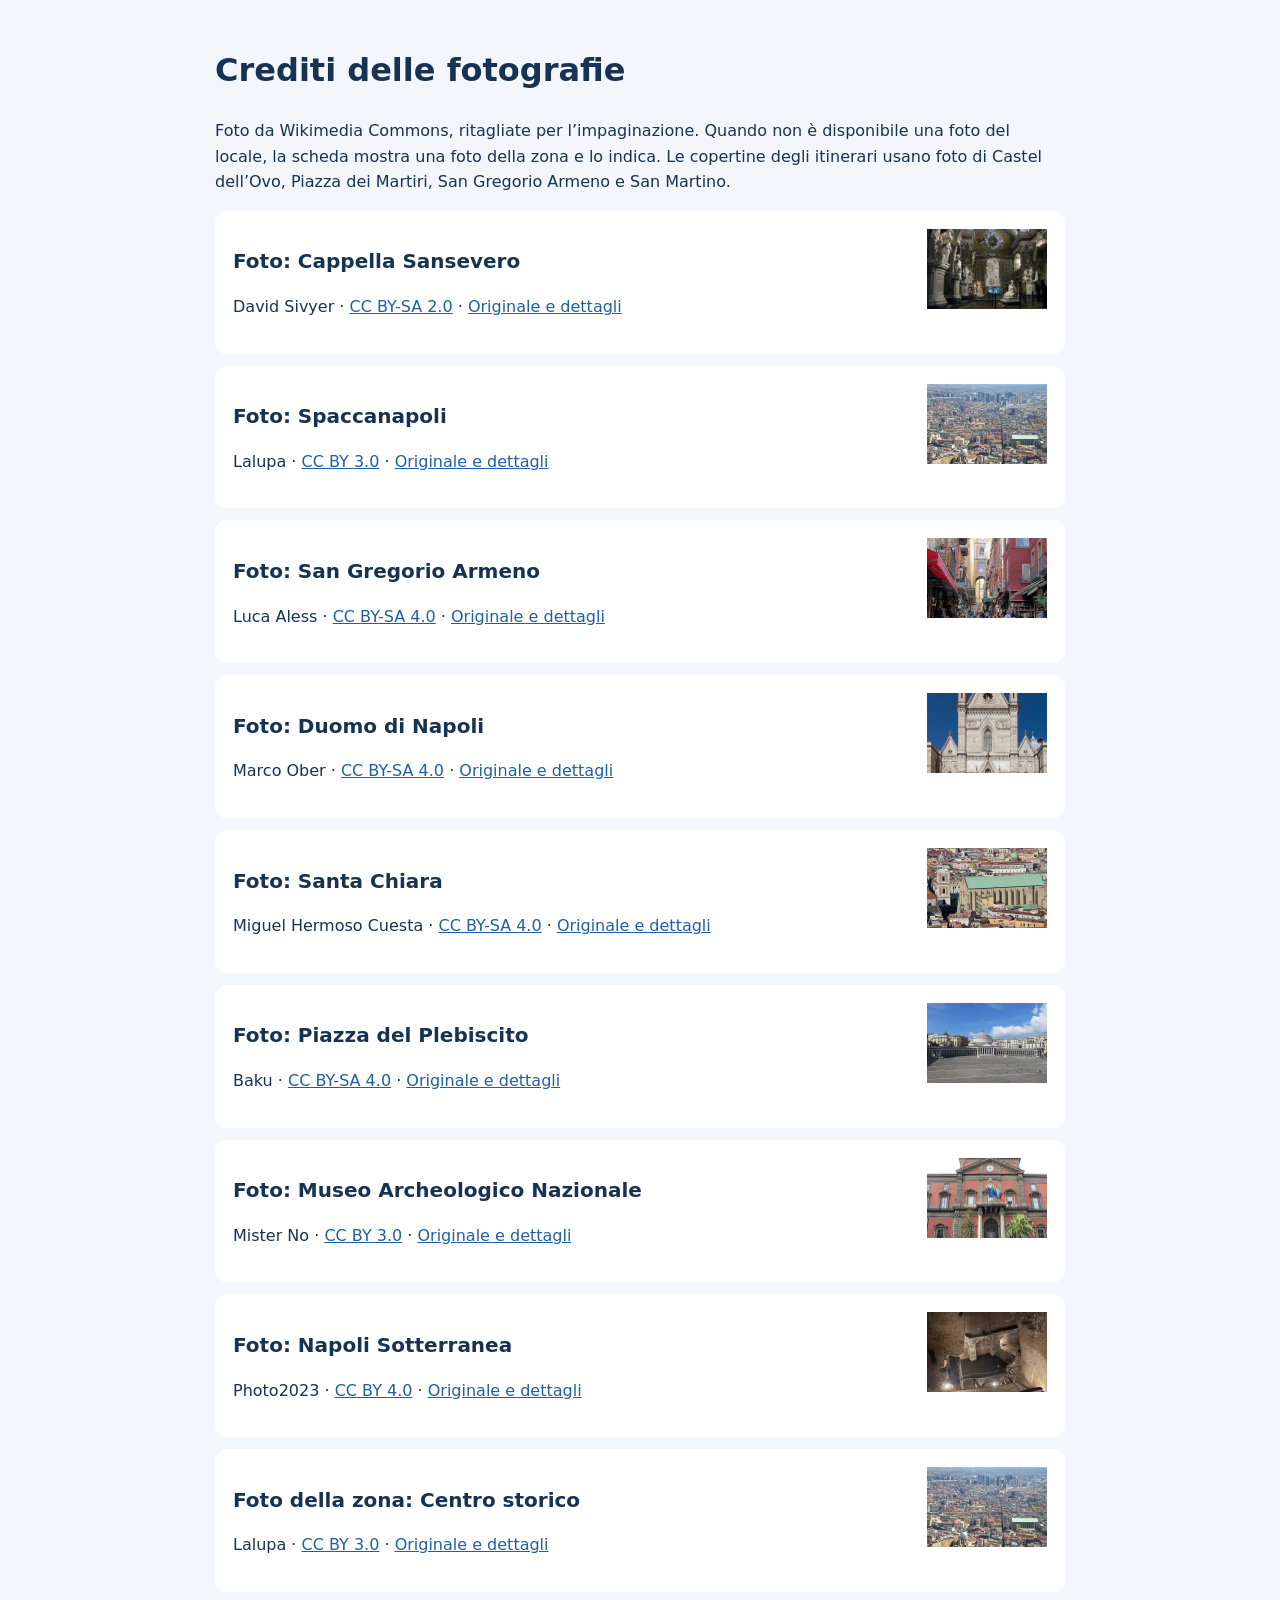
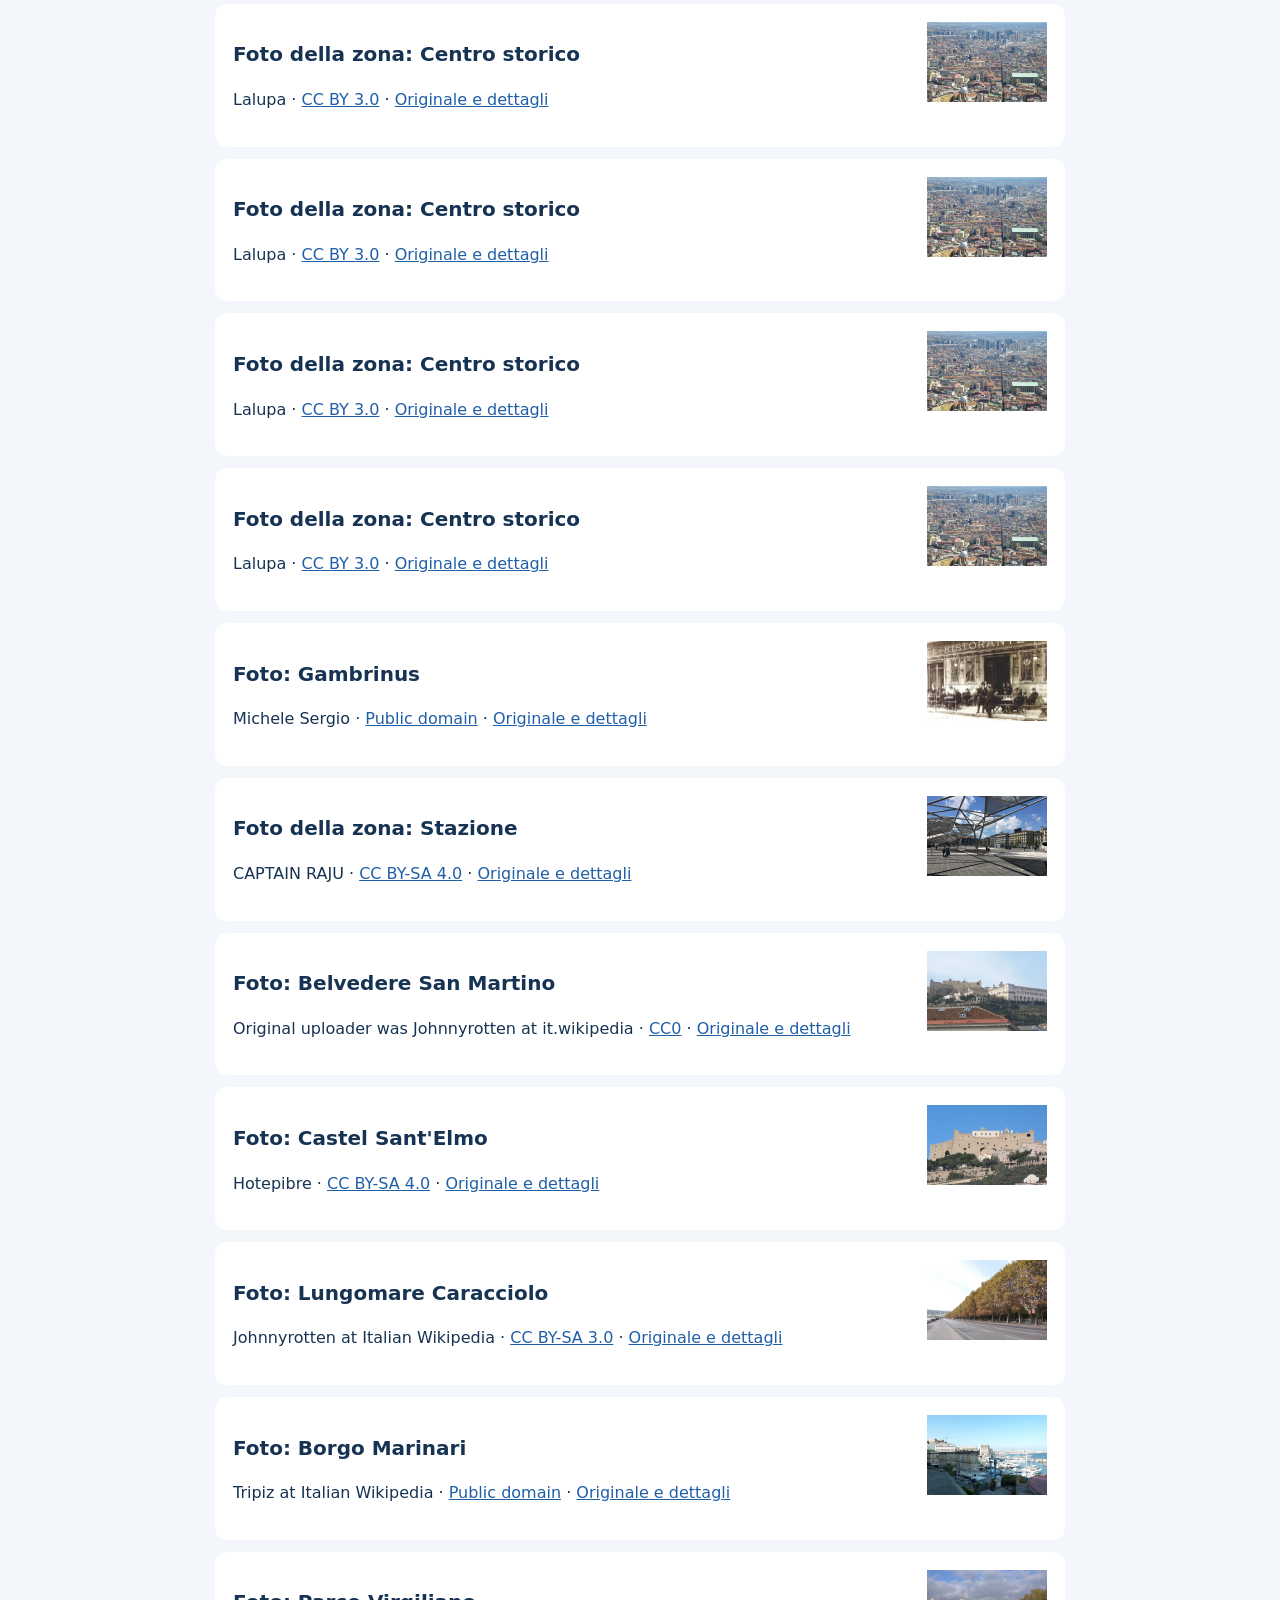
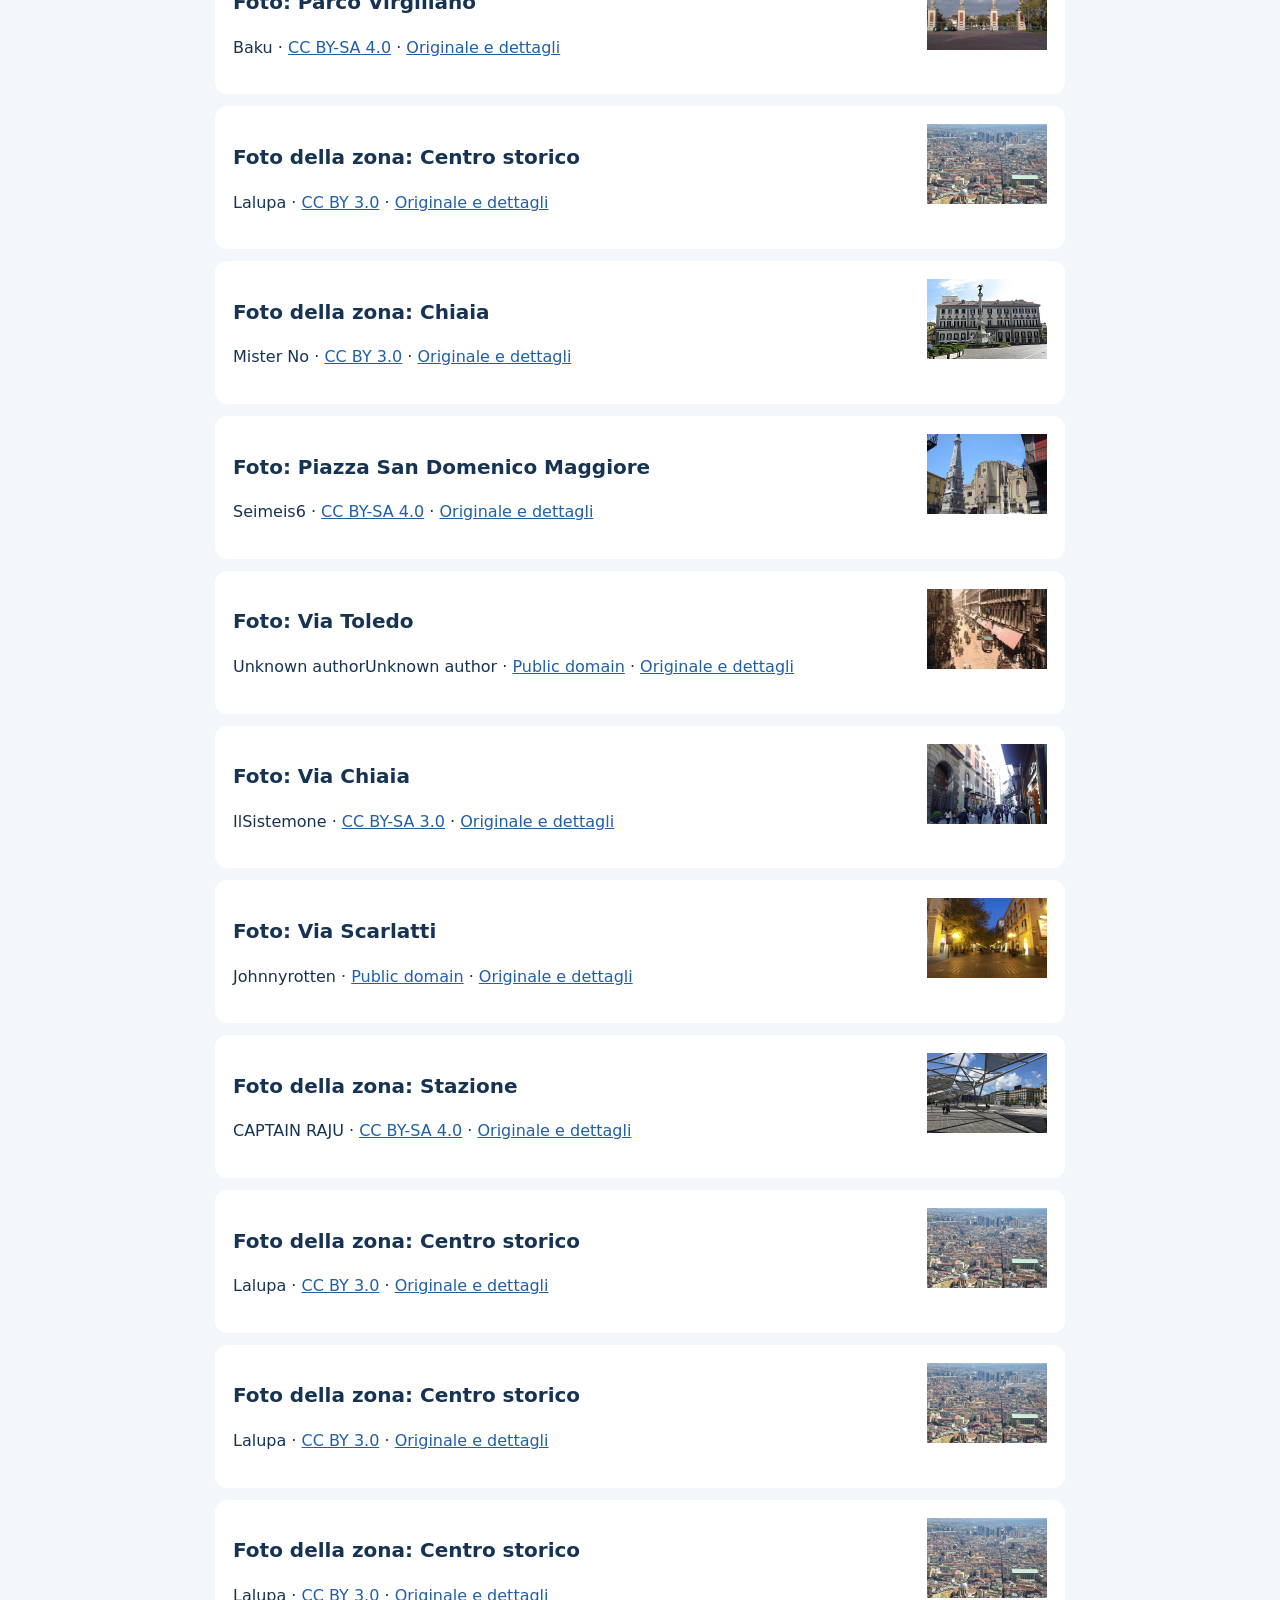
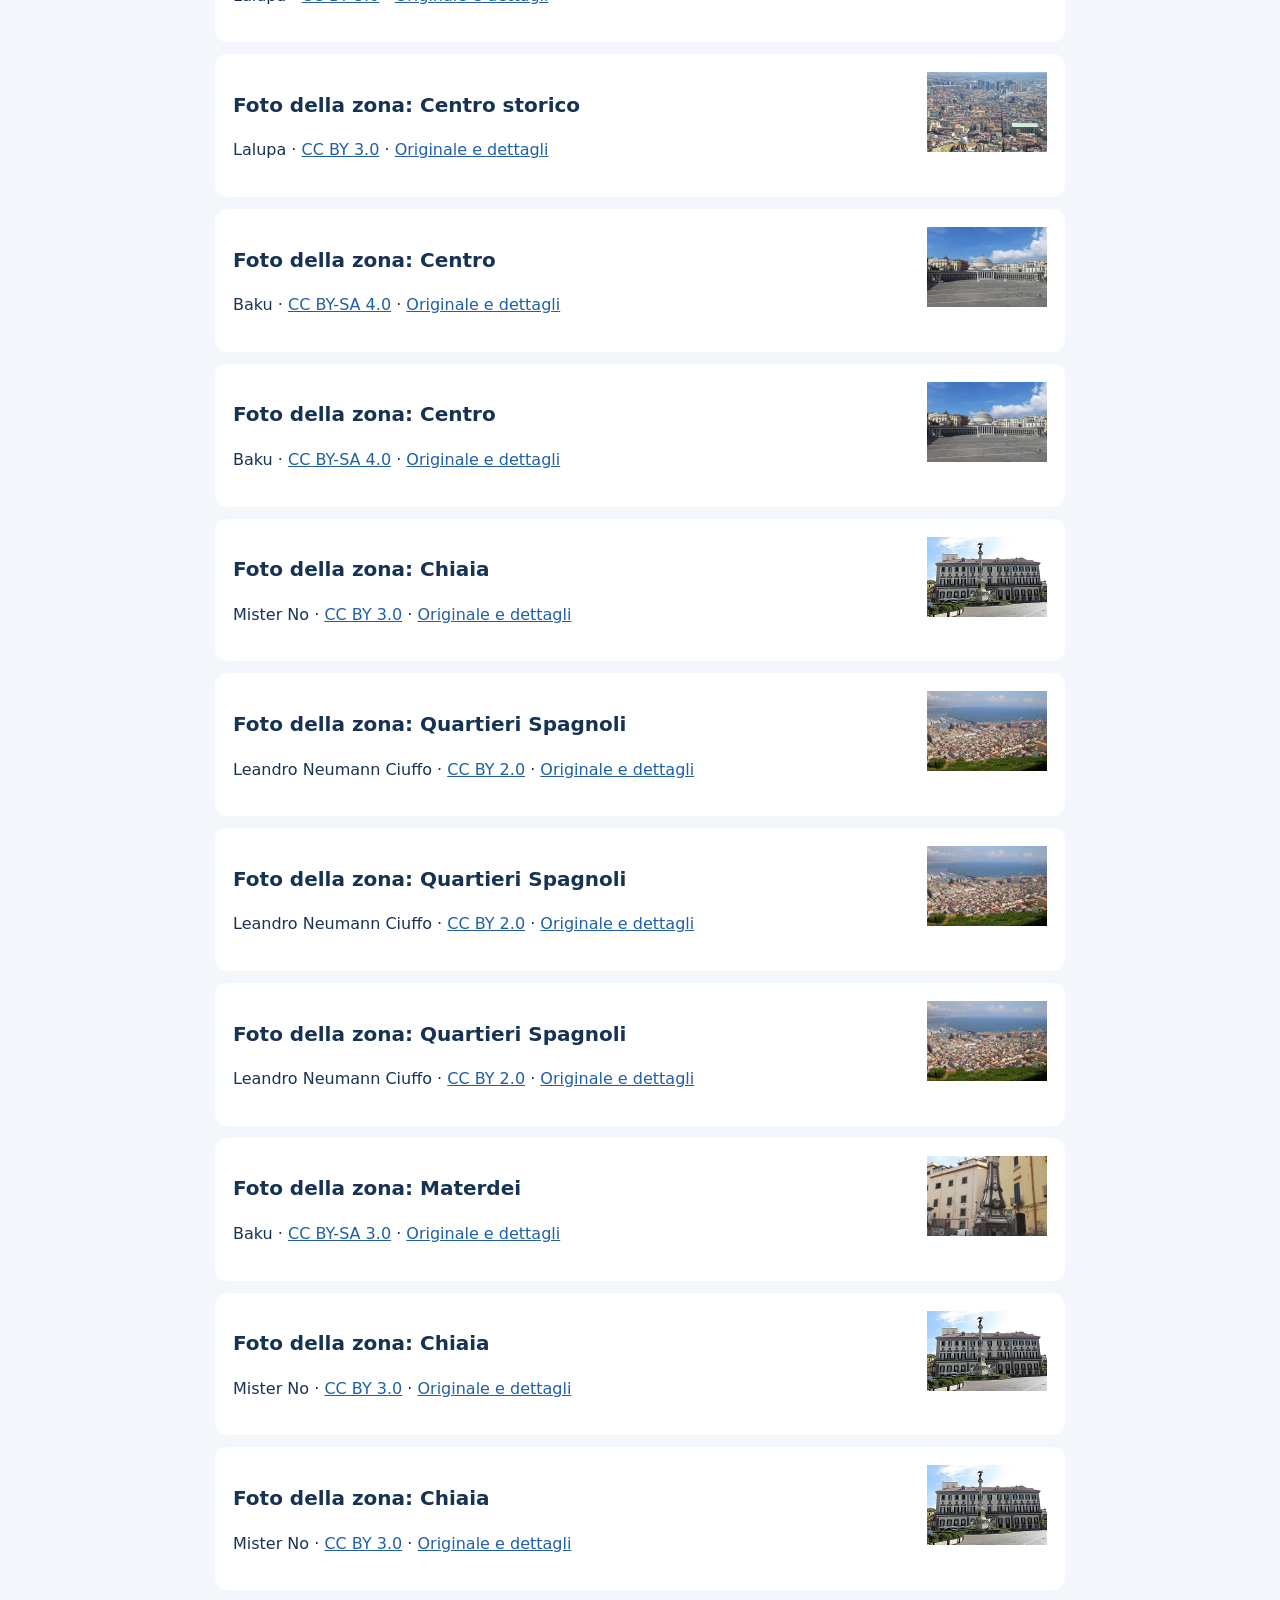
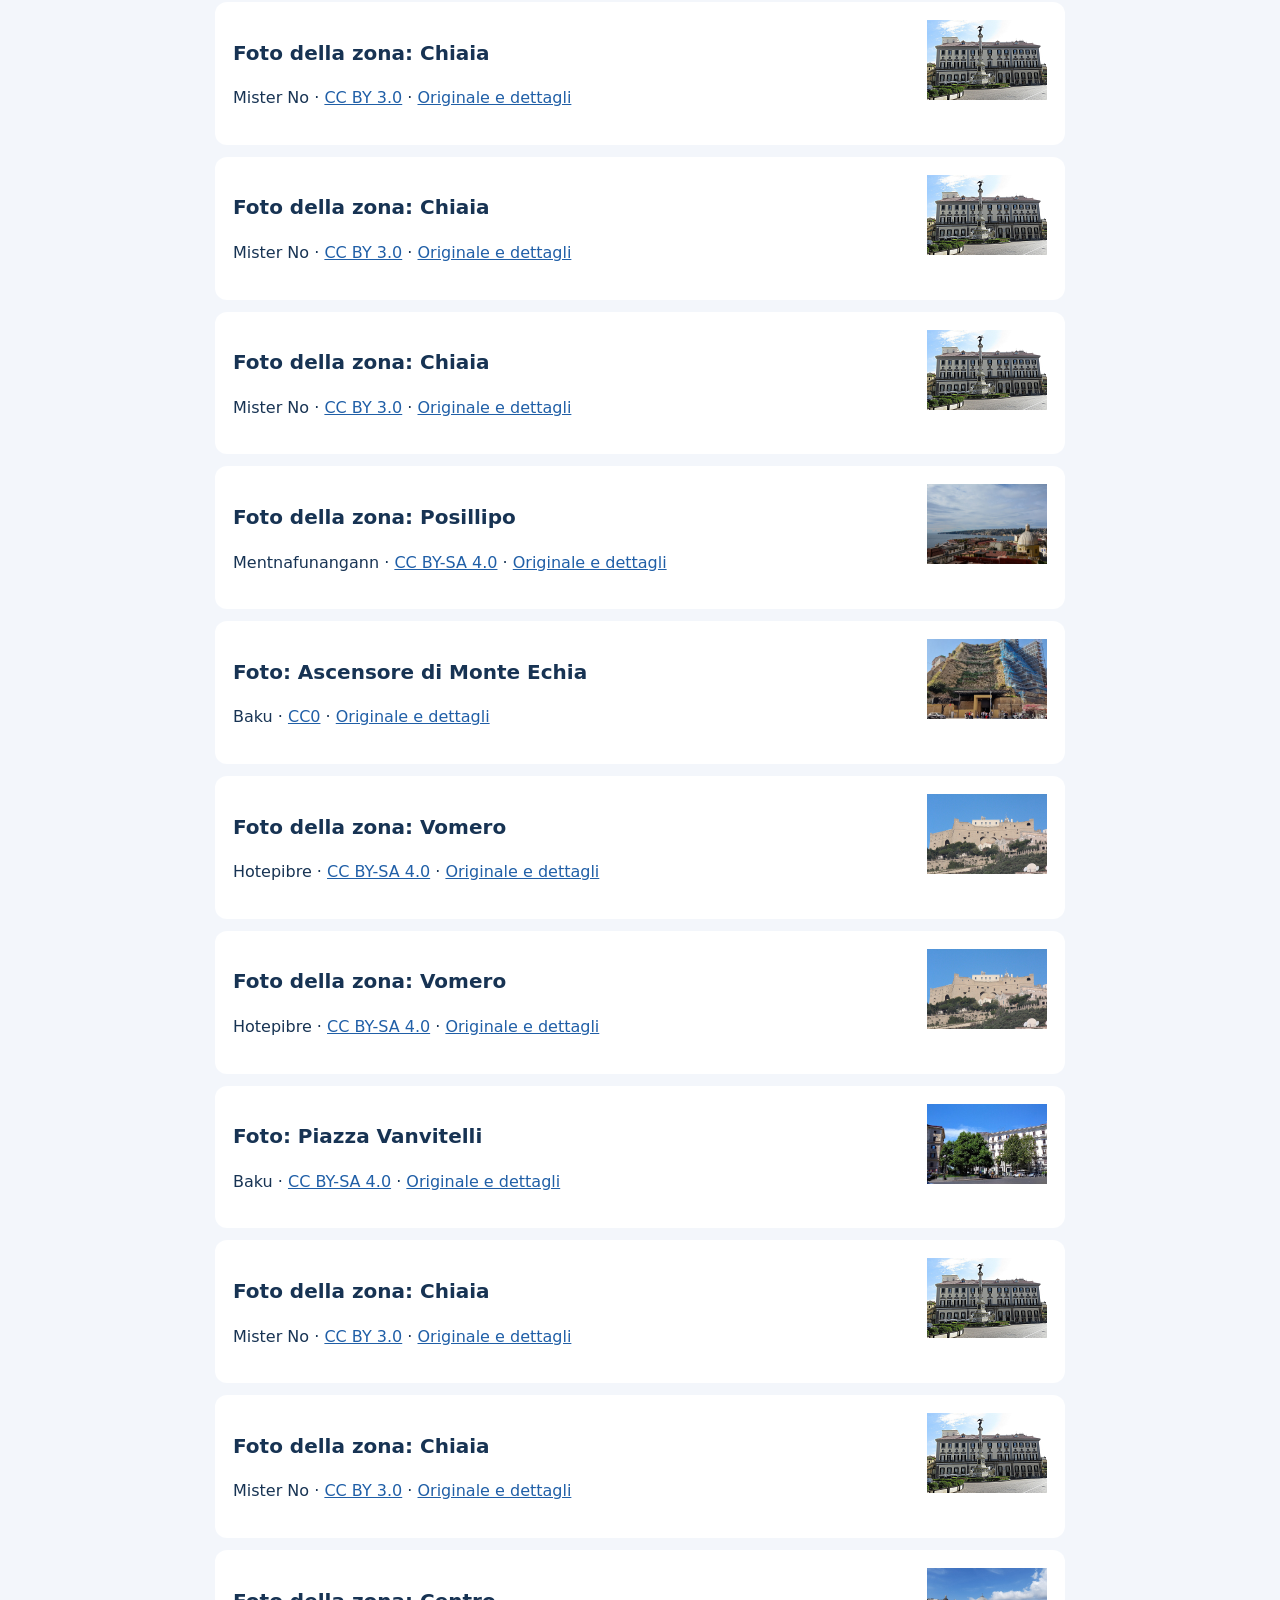
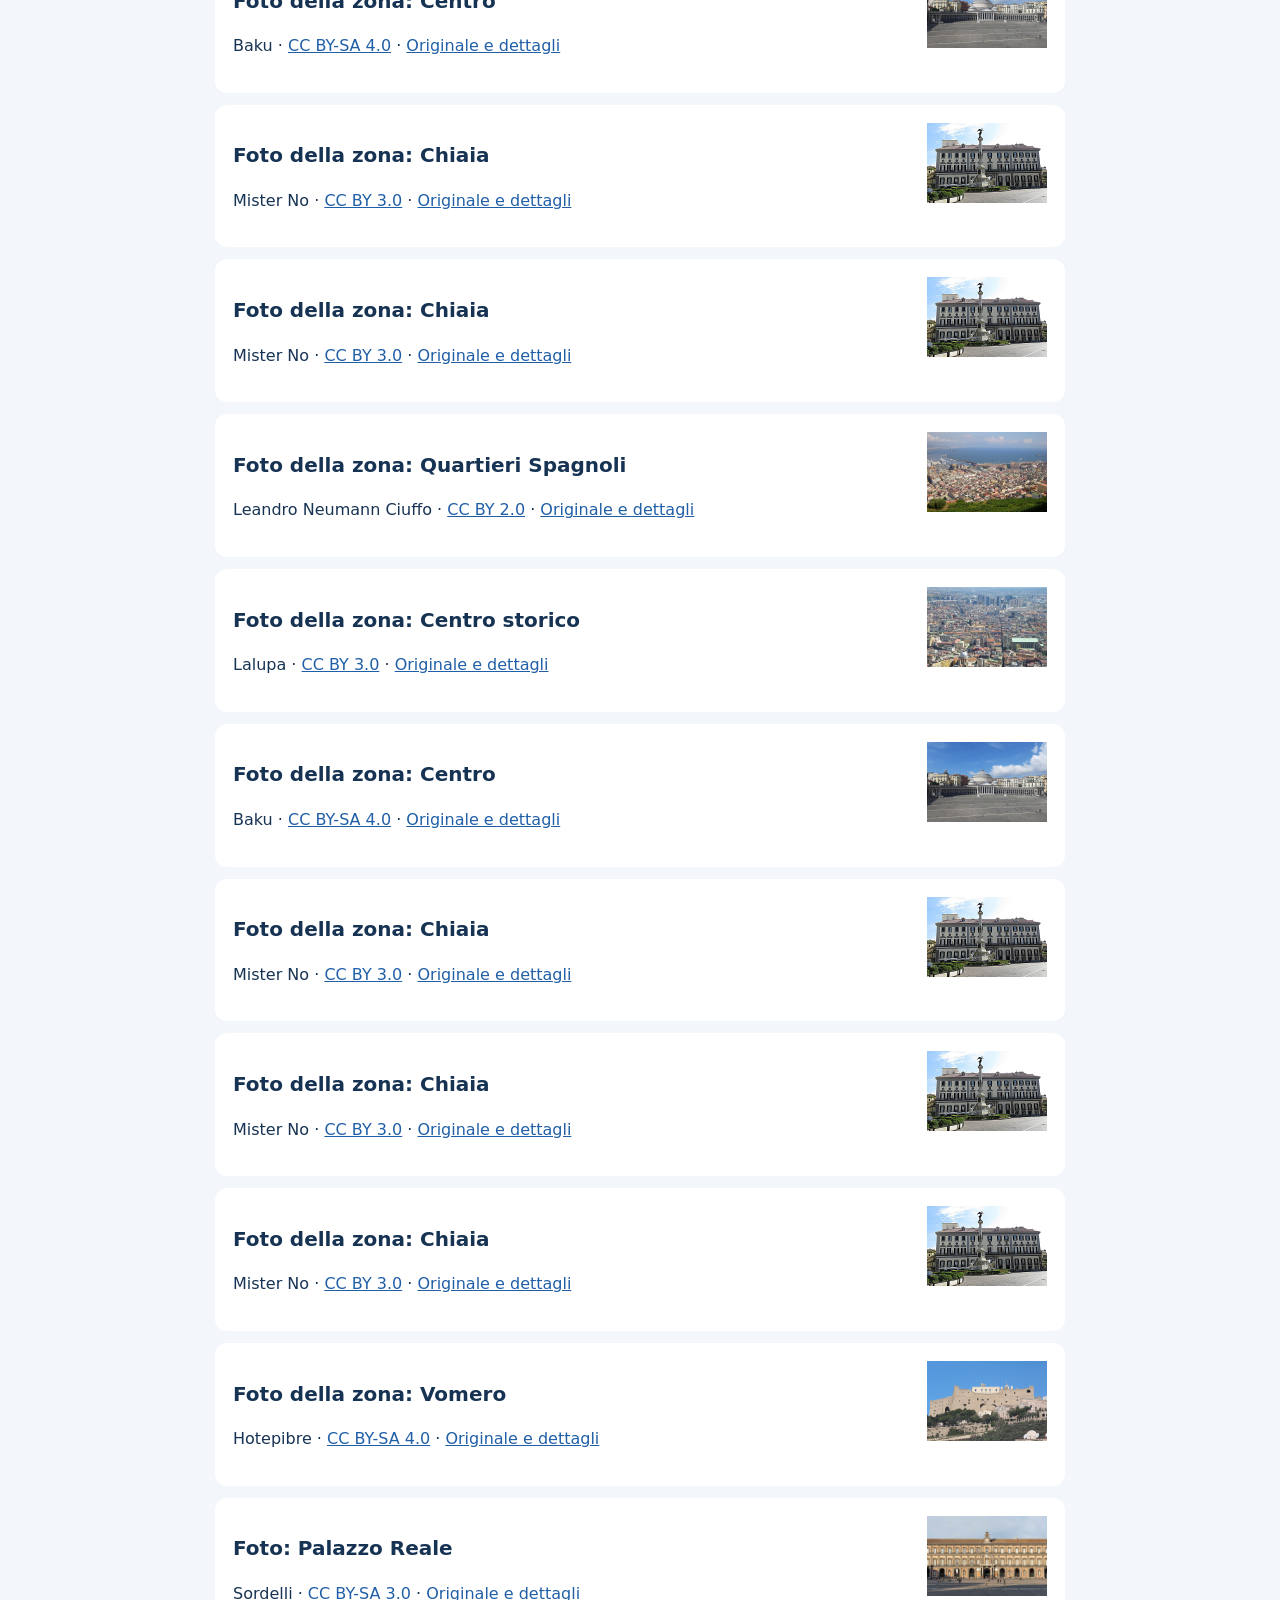
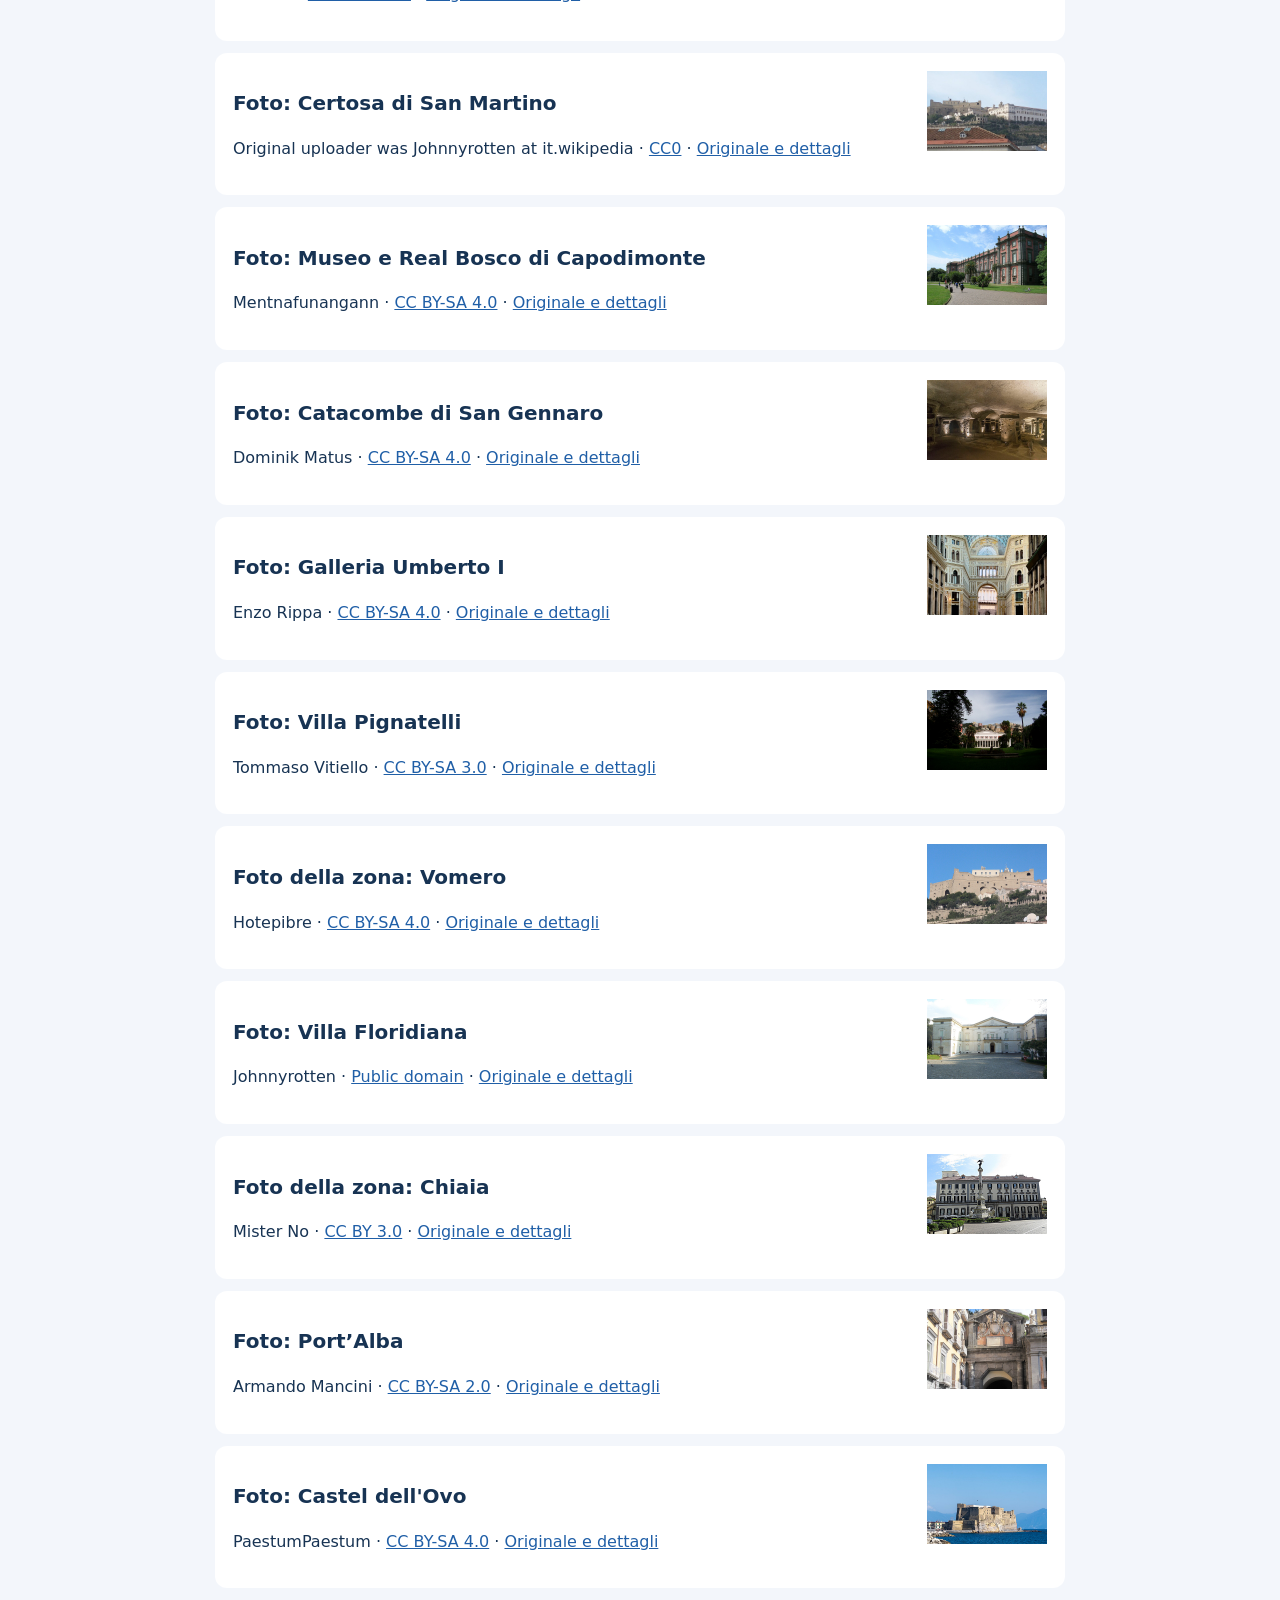
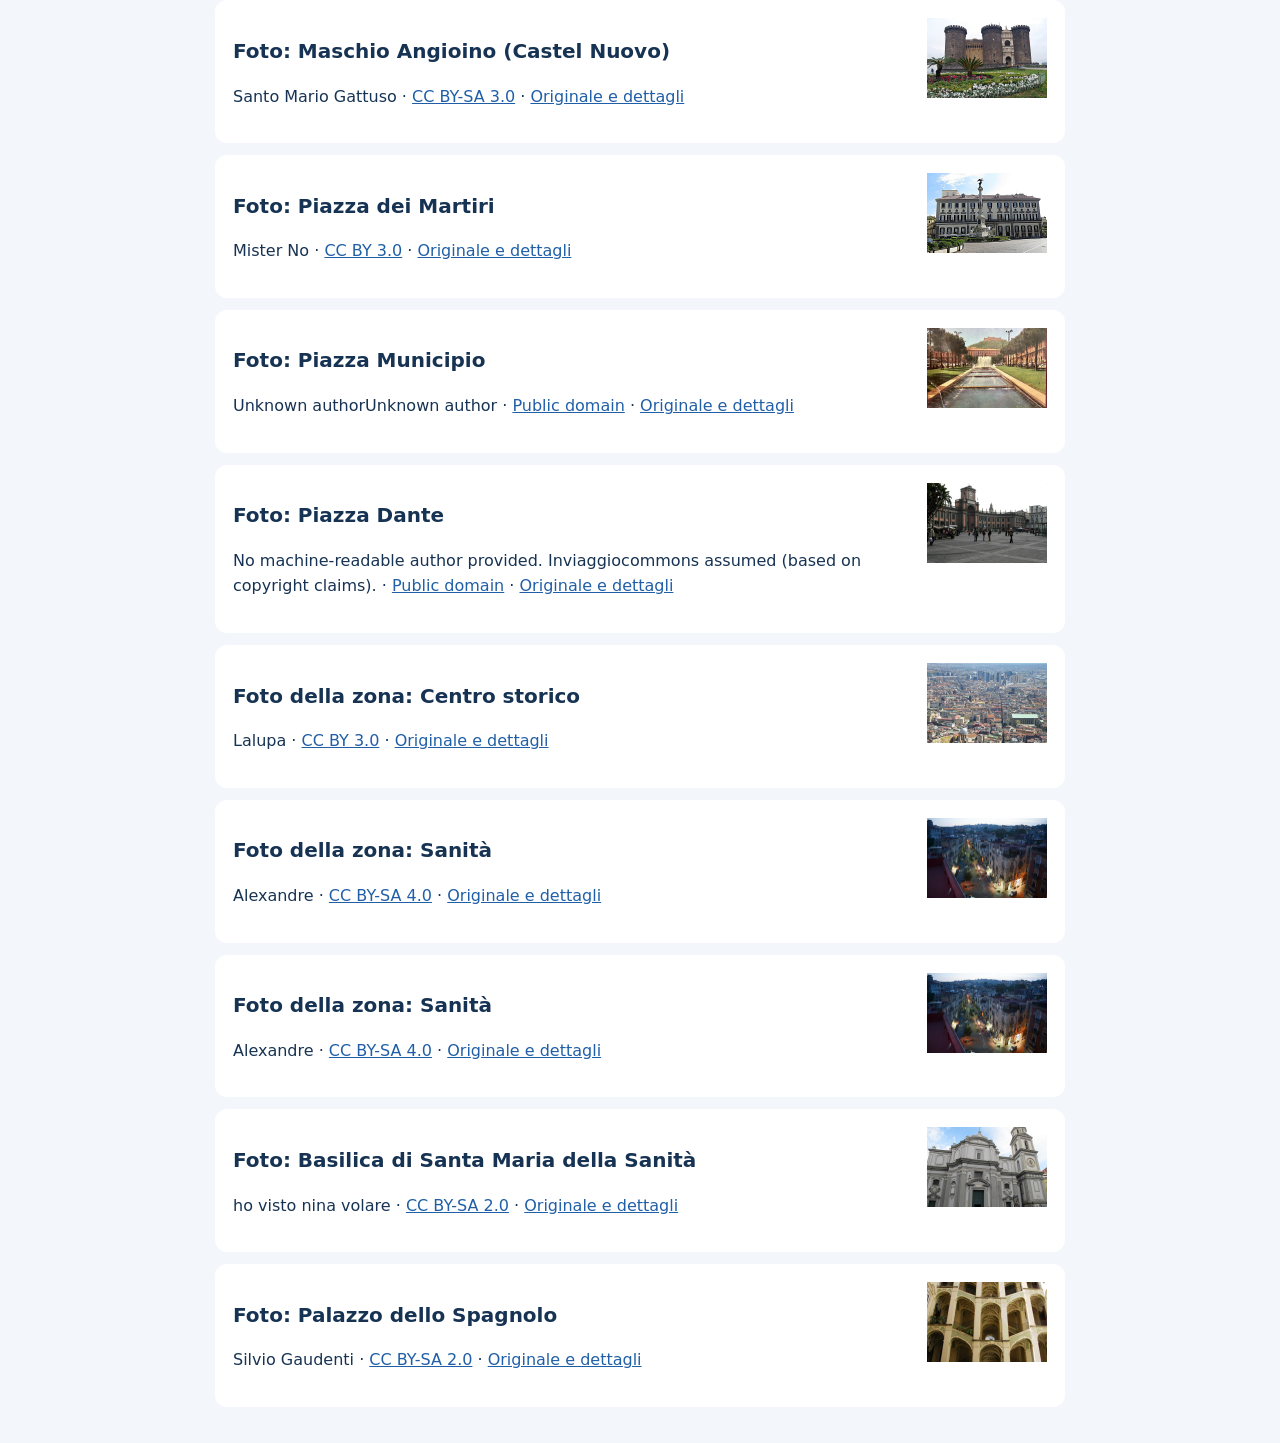
==== crediti-foto.html @ 70cdbf69 "Add licensed place and walk photography, uniform filters and expanded walk stories" ====
<!doctype html><html lang="it"><meta charset="utf-8"><meta name="viewport" content="width=device-width,initial-scale=1"><title>Crediti foto · Due dritte su Napoli</title><style>body{font:16px/1.6 system-ui;background:#f3f6fb;color:#173353;max-width:850px;margin:auto;padding:24px}article{background:white;padding:18px;border-radius:12px;margin:12px 0}img{width:120px;height:80px;object-fit:cover;float:right;margin:0 0 8px 12px}a{color:#205fa7}h2{font-size:20px}</style><h1>Crediti delle fotografie</h1><p>Foto da Wikimedia Commons, ritagliate per l’impaginazione. Quando non è disponibile una foto del locale, la scheda mostra una foto della zona e lo indica. Le copertine degli itinerari usano foto di Castel dell’Ovo, Piazza dei Martiri, San Gregorio Armeno e San Martino.</p><article id="photo-0"><img src="assets/napoli-20.jpg" alt=""><h2>Foto: Cappella Sansevero</h2><p>David Sivyer · <a href="https://creativecommons.org/licenses/by-sa/2.0">CC BY-SA 2.0</a> · <a href="https://commons.wikimedia.org/wiki/File:Immagine_d%27insieme_2,_Cappella_Sansevero.jpg">Originale e dettagli</a></p></article><article id="photo-1"><img src="assets/napoli-2.jpg" alt=""><h2>Foto: Spaccanapoli</h2><p>Lalupa · <a href="https://creativecommons.org/licenses/by/3.0">CC BY 3.0</a> · <a href="https://commons.wikimedia.org/wiki/File:Spaccanapoli_da_s_Elmo_1050131.JPG">Originale e dettagli</a></p></article><article id="photo-2"><img src="assets/napoli-14.jpg" alt=""><h2>Foto: San Gregorio Armeno</h2><p>Luca Aless · <a href="https://creativecommons.org/licenses/by-sa/4.0">CC BY-SA 4.0</a> · <a href="https://commons.wikimedia.org/wiki/File:Napoli_-_Via_San_Gregorio_Armeno.JPG">Originale e dettagli</a></p></article><article id="photo-3"><img src="assets/napoli-33.jpg" alt=""><h2>Foto: Duomo di Napoli</h2><p>Marco Ober · <a href="https://creativecommons.org/licenses/by-sa/4.0">CC BY-SA 4.0</a> · <a href="https://commons.wikimedia.org/wiki/File:Naples_Cathedral_-_Duomo_di_Napoli,_Fa%C3%A7ade_(5315-Pan).jpg">Originale e dettagli</a></p></article><article id="photo-4"><img src="assets/napoli-18.jpg" alt=""><h2>Foto: Santa Chiara</h2><p>Miguel Hermoso Cuesta · <a href="https://creativecommons.org/licenses/by-sa/4.0">CC BY-SA 4.0</a> · <a href="https://commons.wikimedia.org/wiki/File:Certosa_Santa_Chiara_03.JPG">Originale e dettagli</a></p></article><article id="photo-5"><img src="assets/napoli-35.jpg" alt=""><h2>Foto: Piazza del Plebiscito</h2><p>Baku · <a href="https://creativecommons.org/licenses/by-sa/4.0">CC BY-SA 4.0</a> · <a href="https://commons.wikimedia.org/wiki/File:P.Plebiscito_Napoli.jpg">Originale e dettagli</a></p></article><article id="photo-6"><img src="assets/napoli-26.jpg" alt=""><h2>Foto: Museo Archeologico Nazionale</h2><p>Mister No · <a href="https://creativecommons.org/licenses/by/3.0">CC BY 3.0</a> · <a href="https://commons.wikimedia.org/wiki/File:Museo_Archeologico_Nazionale_di_Napoli_-_panoramio_(1).jpg">Originale e dettagli</a></p></article><article id="photo-7"><img src="assets/napoli-37.jpg" alt=""><h2>Foto: Napoli Sotterranea</h2><p>Photo2023 · <a href="https://creativecommons.org/licenses/by/4.0">CC BY 4.0</a> · <a href="https://commons.wikimedia.org/wiki/File:Napoli_Sotterranea_1.jpg">Originale e dettagli</a></p></article><article id="photo-8"><img src="assets/napoli-2.jpg" alt=""><h2>Foto della zona: Centro storico</h2><p>Lalupa · <a href="https://creativecommons.org/licenses/by/3.0">CC BY 3.0</a> · <a href="https://commons.wikimedia.org/wiki/File:Spaccanapoli_da_s_Elmo_1050131.JPG">Originale e dettagli</a></p></article><article id="photo-9"><img src="assets/napoli-2.jpg" alt=""><h2>Foto della zona: Centro storico</h2><p>Lalupa · <a href="https://creativecommons.org/licenses/by/3.0">CC BY 3.0</a> · <a href="https://commons.wikimedia.org/wiki/File:Spaccanapoli_da_s_Elmo_1050131.JPG">Originale e dettagli</a></p></article><article id="photo-10"><img src="assets/napoli-2.jpg" alt=""><h2>Foto della zona: Centro storico</h2><p>Lalupa · <a href="https://creativecommons.org/licenses/by/3.0">CC BY 3.0</a> · <a href="https://commons.wikimedia.org/wiki/File:Spaccanapoli_da_s_Elmo_1050131.JPG">Originale e dettagli</a></p></article><article id="photo-11"><img src="assets/napoli-2.jpg" alt=""><h2>Foto della zona: Centro storico</h2><p>Lalupa · <a href="https://creativecommons.org/licenses/by/3.0">CC BY 3.0</a> · <a href="https://commons.wikimedia.org/wiki/File:Spaccanapoli_da_s_Elmo_1050131.JPG">Originale e dettagli</a></p></article><article id="photo-12"><img src="assets/napoli-2.jpg" alt=""><h2>Foto della zona: Centro storico</h2><p>Lalupa · <a href="https://creativecommons.org/licenses/by/3.0">CC BY 3.0</a> · <a href="https://commons.wikimedia.org/wiki/File:Spaccanapoli_da_s_Elmo_1050131.JPG">Originale e dettagli</a></p></article><article id="photo-13"><img src="assets/napoli-17.jpg" alt=""><h2>Foto: Gambrinus</h2><p>Michele Sergio · <a href="https://commons.wikimedia.org/wiki/File:Gambrinus01.jpg">Public domain</a> · <a href="https://commons.wikimedia.org/wiki/File:Gambrinus01.jpg">Originale e dettagli</a></p></article><article id="photo-14"><img src="assets/napoli-31.jpg" alt=""><h2>Foto della zona: Stazione</h2><p>CAPTAIN RAJU · <a href="https://creativecommons.org/licenses/by-sa/4.0">CC BY-SA 4.0</a> · <a href="https://commons.wikimedia.org/wiki/File:Piazza_Garibaldi_(Napoli)_in_2020.08.jpg">Originale e dettagli</a></p></article><article id="photo-15"><img src="assets/napoli-9.jpg" alt=""><h2>Foto: Belvedere San Martino</h2><p>Original uploader was Johnnyrotten at it.wikipedia · <a href="http://creativecommons.org/publicdomain/zero/1.0/deed.en">CC0</a> · <a href="https://commons.wikimedia.org/wiki/File:Sant%27Elmo_e_San_Martino_Napoli3.jpg">Originale e dettagli</a></p></article><article id="photo-16"><img src="assets/napoli-28.jpg" alt=""><h2>Foto: Castel Sant&#39;Elmo</h2><p>Hotepibre · <a href="https://creativecommons.org/licenses/by-sa/4.0">CC BY-SA 4.0</a> · <a href="https://commons.wikimedia.org/wiki/File:4433_SantElmo.jpg">Originale e dettagli</a></p></article><article id="photo-17"><img src="assets/napoli-21.jpg" alt=""><h2>Foto: Lungomare Caracciolo</h2><p>Johnnyrotten at Italian Wikipedia · <a href="http://creativecommons.org/licenses/by-sa/3.0/">CC BY-SA 3.0</a> · <a href="https://commons.wikimedia.org/wiki/File:Via_Caracciolo_100_3932.JPG">Originale e dettagli</a></p></article><article id="photo-18"><img src="assets/napoli-19.jpg" alt=""><h2>Foto: Borgo Marinari</h2><p>Tripiz at Italian Wikipedia · <a href="https://commons.wikimedia.org/wiki/File:Borgo_marinari.JPG">Public domain</a> · <a href="https://commons.wikimedia.org/wiki/File:Borgo_marinari.JPG">Originale e dettagli</a></p></article><article id="photo-19"><img src="assets/napoli-30.jpg" alt=""><h2>Foto: Parco Virgiliano</h2><p>Baku · <a href="https://creativecommons.org/licenses/by-sa/4.0">CC BY-SA 4.0</a> · <a href="https://commons.wikimedia.org/wiki/File:IngressoVir.jpg">Originale e dettagli</a></p></article><article id="photo-20"><img src="assets/napoli-2.jpg" alt=""><h2>Foto della zona: Centro storico</h2><p>Lalupa · <a href="https://creativecommons.org/licenses/by/3.0">CC BY 3.0</a> · <a href="https://commons.wikimedia.org/wiki/File:Spaccanapoli_da_s_Elmo_1050131.JPG">Originale e dettagli</a></p></article><article id="photo-21"><img src="assets/napoli-25.jpg" alt=""><h2>Foto della zona: Chiaia</h2><p>Mister No · <a href="https://creativecommons.org/licenses/by/3.0">CC BY 3.0</a> · <a href="https://commons.wikimedia.org/wiki/File:Piazza_dei_Martiri_-_Unione_Industriali_Napoli_-_panoramio.jpg">Originale e dettagli</a></p></article><article id="photo-22"><img src="assets/napoli-29.jpg" alt=""><h2>Foto: Piazza San Domenico Maggiore</h2><p>Seimeis6 · <a href="https://creativecommons.org/licenses/by-sa/4.0">CC BY-SA 4.0</a> · <a href="https://commons.wikimedia.org/wiki/File:Napoli_-_piazza_San_Domenico_Maggiore_e_guglia.jpg">Originale e dettagli</a></p></article><article id="photo-23"><img src="assets/napoli-27.jpg" alt=""><h2>Foto: Via Toledo</h2><p>Unknown authorUnknown author · <a href="https://commons.wikimedia.org/wiki/File:Napoli_-_Toledo_aka_Via_Roma.jpg">Public domain</a> · <a href="https://commons.wikimedia.org/wiki/File:Napoli_-_Toledo_aka_Via_Roma.jpg">Originale e dettagli</a></p></article><article id="photo-24"><img src="assets/napoli-6.jpg" alt=""><h2>Foto: Via Chiaia</h2><p>IlSistemone · <a href="https://creativecommons.org/licenses/by-sa/3.0">CC BY-SA 3.0</a> · <a href="https://commons.wikimedia.org/wiki/File:ViaChiaiaNapoli.jpg">Originale e dettagli</a></p></article><article id="photo-25"><img src="assets/napoli-3.jpg" alt=""><h2>Foto: Via Scarlatti</h2><p>Johnnyrotten · <a href="https://commons.wikimedia.org/wiki/File:Napoli,_Vomero_-_Via_Alessandro_Scarlatti_by_night_1.JPG">Public domain</a> · <a href="https://commons.wikimedia.org/wiki/File:Napoli,_Vomero_-_Via_Alessandro_Scarlatti_by_night_1.JPG">Originale e dettagli</a></p></article><article id="photo-26"><img src="assets/napoli-31.jpg" alt=""><h2>Foto della zona: Stazione</h2><p>CAPTAIN RAJU · <a href="https://creativecommons.org/licenses/by-sa/4.0">CC BY-SA 4.0</a> · <a href="https://commons.wikimedia.org/wiki/File:Piazza_Garibaldi_(Napoli)_in_2020.08.jpg">Originale e dettagli</a></p></article><article id="photo-27"><img src="assets/napoli-2.jpg" alt=""><h2>Foto della zona: Centro storico</h2><p>Lalupa · <a href="https://creativecommons.org/licenses/by/3.0">CC BY 3.0</a> · <a href="https://commons.wikimedia.org/wiki/File:Spaccanapoli_da_s_Elmo_1050131.JPG">Originale e dettagli</a></p></article><article id="photo-28"><img src="assets/napoli-2.jpg" alt=""><h2>Foto della zona: Centro storico</h2><p>Lalupa · <a href="https://creativecommons.org/licenses/by/3.0">CC BY 3.0</a> · <a href="https://commons.wikimedia.org/wiki/File:Spaccanapoli_da_s_Elmo_1050131.JPG">Originale e dettagli</a></p></article><article id="photo-29"><img src="assets/napoli-2.jpg" alt=""><h2>Foto della zona: Centro storico</h2><p>Lalupa · <a href="https://creativecommons.org/licenses/by/3.0">CC BY 3.0</a> · <a href="https://commons.wikimedia.org/wiki/File:Spaccanapoli_da_s_Elmo_1050131.JPG">Originale e dettagli</a></p></article><article id="photo-30"><img src="assets/napoli-2.jpg" alt=""><h2>Foto della zona: Centro storico</h2><p>Lalupa · <a href="https://creativecommons.org/licenses/by/3.0">CC BY 3.0</a> · <a href="https://commons.wikimedia.org/wiki/File:Spaccanapoli_da_s_Elmo_1050131.JPG">Originale e dettagli</a></p></article><article id="photo-31"><img src="assets/napoli-35.jpg" alt=""><h2>Foto della zona: Centro</h2><p>Baku · <a href="https://creativecommons.org/licenses/by-sa/4.0">CC BY-SA 4.0</a> · <a href="https://commons.wikimedia.org/wiki/File:P.Plebiscito_Napoli.jpg">Originale e dettagli</a></p></article><article id="photo-32"><img src="assets/napoli-35.jpg" alt=""><h2>Foto della zona: Centro</h2><p>Baku · <a href="https://creativecommons.org/licenses/by-sa/4.0">CC BY-SA 4.0</a> · <a href="https://commons.wikimedia.org/wiki/File:P.Plebiscito_Napoli.jpg">Originale e dettagli</a></p></article><article id="photo-33"><img src="assets/napoli-25.jpg" alt=""><h2>Foto della zona: Chiaia</h2><p>Mister No · <a href="https://creativecommons.org/licenses/by/3.0">CC BY 3.0</a> · <a href="https://commons.wikimedia.org/wiki/File:Piazza_dei_Martiri_-_Unione_Industriali_Napoli_-_panoramio.jpg">Originale e dettagli</a></p></article><article id="photo-34"><img src="assets/napoli-13.jpg" alt=""><h2>Foto della zona: Quartieri Spagnoli</h2><p>Leandro Neumann Ciuffo · <a href="https://creativecommons.org/licenses/by/2.0">CC BY 2.0</a> · <a href="https://commons.wikimedia.org/wiki/File:N%C3%A1poles_vista_do_alto_-_2_(3838983981).jpg">Originale e dettagli</a></p></article><article id="photo-35"><img src="assets/napoli-13.jpg" alt=""><h2>Foto della zona: Quartieri Spagnoli</h2><p>Leandro Neumann Ciuffo · <a href="https://creativecommons.org/licenses/by/2.0">CC BY 2.0</a> · <a href="https://commons.wikimedia.org/wiki/File:N%C3%A1poles_vista_do_alto_-_2_(3838983981).jpg">Originale e dettagli</a></p></article><article id="photo-36"><img src="assets/napoli-13.jpg" alt=""><h2>Foto della zona: Quartieri Spagnoli</h2><p>Leandro Neumann Ciuffo · <a href="https://creativecommons.org/licenses/by/2.0">CC BY 2.0</a> · <a href="https://commons.wikimedia.org/wiki/File:N%C3%A1poles_vista_do_alto_-_2_(3838983981).jpg">Originale e dettagli</a></p></article><article id="photo-37"><img src="assets/napoli-4.jpg" alt=""><h2>Foto della zona: Materdei</h2><p>Baku · <a href="https://creativecommons.org/licenses/by-sa/3.0">CC BY-SA 3.0</a> · <a href="https://commons.wikimedia.org/wiki/File:Guglia_Materdei.jpg">Originale e dettagli</a></p></article><article id="photo-38"><img src="assets/napoli-25.jpg" alt=""><h2>Foto della zona: Chiaia</h2><p>Mister No · <a href="https://creativecommons.org/licenses/by/3.0">CC BY 3.0</a> · <a href="https://commons.wikimedia.org/wiki/File:Piazza_dei_Martiri_-_Unione_Industriali_Napoli_-_panoramio.jpg">Originale e dettagli</a></p></article><article id="photo-39"><img src="assets/napoli-25.jpg" alt=""><h2>Foto della zona: Chiaia</h2><p>Mister No · <a href="https://creativecommons.org/licenses/by/3.0">CC BY 3.0</a> · <a href="https://commons.wikimedia.org/wiki/File:Piazza_dei_Martiri_-_Unione_Industriali_Napoli_-_panoramio.jpg">Originale e dettagli</a></p></article><article id="photo-40"><img src="assets/napoli-25.jpg" alt=""><h2>Foto della zona: Chiaia</h2><p>Mister No · <a href="https://creativecommons.org/licenses/by/3.0">CC BY 3.0</a> · <a href="https://commons.wikimedia.org/wiki/File:Piazza_dei_Martiri_-_Unione_Industriali_Napoli_-_panoramio.jpg">Originale e dettagli</a></p></article><article id="photo-41"><img src="assets/napoli-25.jpg" alt=""><h2>Foto della zona: Chiaia</h2><p>Mister No · <a href="https://creativecommons.org/licenses/by/3.0">CC BY 3.0</a> · <a href="https://commons.wikimedia.org/wiki/File:Piazza_dei_Martiri_-_Unione_Industriali_Napoli_-_panoramio.jpg">Originale e dettagli</a></p></article><article id="photo-42"><img src="assets/napoli-25.jpg" alt=""><h2>Foto della zona: Chiaia</h2><p>Mister No · <a href="https://creativecommons.org/licenses/by/3.0">CC BY 3.0</a> · <a href="https://commons.wikimedia.org/wiki/File:Piazza_dei_Martiri_-_Unione_Industriali_Napoli_-_panoramio.jpg">Originale e dettagli</a></p></article><article id="photo-43"><img src="assets/napoli-15.jpg" alt=""><h2>Foto della zona: Posillipo</h2><p>Mentnafunangann · <a href="https://creativecommons.org/licenses/by-sa/4.0">CC BY-SA 4.0</a> · <a href="https://commons.wikimedia.org/wiki/File:Veduta_di_Napoli_da_Pizzofalcone_003.JPG">Originale e dettagli</a></p></article><article id="photo-44"><img src="assets/napoli-38.jpg" alt=""><h2>Foto: Ascensore di Monte Echia</h2><p>Baku · <a href="http://creativecommons.org/publicdomain/zero/1.0/deed.en">CC0</a> · <a href="https://commons.wikimedia.org/wiki/File:Monte_Echia,_Napoli,_Italia_-_2024.jpg">Originale e dettagli</a></p></article><article id="photo-45"><img src="assets/napoli-28.jpg" alt=""><h2>Foto della zona: Vomero</h2><p>Hotepibre · <a href="https://creativecommons.org/licenses/by-sa/4.0">CC BY-SA 4.0</a> · <a href="https://commons.wikimedia.org/wiki/File:4433_SantElmo.jpg">Originale e dettagli</a></p></article><article id="photo-46"><img src="assets/napoli-28.jpg" alt=""><h2>Foto della zona: Vomero</h2><p>Hotepibre · <a href="https://creativecommons.org/licenses/by-sa/4.0">CC BY-SA 4.0</a> · <a href="https://commons.wikimedia.org/wiki/File:4433_SantElmo.jpg">Originale e dettagli</a></p></article><article id="photo-47"><img src="assets/napoli-32.jpg" alt=""><h2>Foto: Piazza Vanvitelli</h2><p>Baku · <a href="https://creativecommons.org/licenses/by-sa/4.0">CC BY-SA 4.0</a> · <a href="https://commons.wikimedia.org/wiki/File:PVanvitelli.jpg">Originale e dettagli</a></p></article><article id="photo-48"><img src="assets/napoli-25.jpg" alt=""><h2>Foto della zona: Chiaia</h2><p>Mister No · <a href="https://creativecommons.org/licenses/by/3.0">CC BY 3.0</a> · <a href="https://commons.wikimedia.org/wiki/File:Piazza_dei_Martiri_-_Unione_Industriali_Napoli_-_panoramio.jpg">Originale e dettagli</a></p></article><article id="photo-49"><img src="assets/napoli-25.jpg" alt=""><h2>Foto della zona: Chiaia</h2><p>Mister No · <a href="https://creativecommons.org/licenses/by/3.0">CC BY 3.0</a> · <a href="https://commons.wikimedia.org/wiki/File:Piazza_dei_Martiri_-_Unione_Industriali_Napoli_-_panoramio.jpg">Originale e dettagli</a></p></article><article id="photo-50"><img src="assets/napoli-35.jpg" alt=""><h2>Foto della zona: Centro</h2><p>Baku · <a href="https://creativecommons.org/licenses/by-sa/4.0">CC BY-SA 4.0</a> · <a href="https://commons.wikimedia.org/wiki/File:P.Plebiscito_Napoli.jpg">Originale e dettagli</a></p></article><article id="photo-51"><img src="assets/napoli-25.jpg" alt=""><h2>Foto della zona: Chiaia</h2><p>Mister No · <a href="https://creativecommons.org/licenses/by/3.0">CC BY 3.0</a> · <a href="https://commons.wikimedia.org/wiki/File:Piazza_dei_Martiri_-_Unione_Industriali_Napoli_-_panoramio.jpg">Originale e dettagli</a></p></article><article id="photo-52"><img src="assets/napoli-25.jpg" alt=""><h2>Foto della zona: Chiaia</h2><p>Mister No · <a href="https://creativecommons.org/licenses/by/3.0">CC BY 3.0</a> · <a href="https://commons.wikimedia.org/wiki/File:Piazza_dei_Martiri_-_Unione_Industriali_Napoli_-_panoramio.jpg">Originale e dettagli</a></p></article><article id="photo-53"><img src="assets/napoli-13.jpg" alt=""><h2>Foto della zona: Quartieri Spagnoli</h2><p>Leandro Neumann Ciuffo · <a href="https://creativecommons.org/licenses/by/2.0">CC BY 2.0</a> · <a href="https://commons.wikimedia.org/wiki/File:N%C3%A1poles_vista_do_alto_-_2_(3838983981).jpg">Originale e dettagli</a></p></article><article id="photo-54"><img src="assets/napoli-2.jpg" alt=""><h2>Foto della zona: Centro storico</h2><p>Lalupa · <a href="https://creativecommons.org/licenses/by/3.0">CC BY 3.0</a> · <a href="https://commons.wikimedia.org/wiki/File:Spaccanapoli_da_s_Elmo_1050131.JPG">Originale e dettagli</a></p></article><article id="photo-55"><img src="assets/napoli-35.jpg" alt=""><h2>Foto della zona: Centro</h2><p>Baku · <a href="https://creativecommons.org/licenses/by-sa/4.0">CC BY-SA 4.0</a> · <a href="https://commons.wikimedia.org/wiki/File:P.Plebiscito_Napoli.jpg">Originale e dettagli</a></p></article><article id="photo-56"><img src="assets/napoli-25.jpg" alt=""><h2>Foto della zona: Chiaia</h2><p>Mister No · <a href="https://creativecommons.org/licenses/by/3.0">CC BY 3.0</a> · <a href="https://commons.wikimedia.org/wiki/File:Piazza_dei_Martiri_-_Unione_Industriali_Napoli_-_panoramio.jpg">Originale e dettagli</a></p></article><article id="photo-57"><img src="assets/napoli-25.jpg" alt=""><h2>Foto della zona: Chiaia</h2><p>Mister No · <a href="https://creativecommons.org/licenses/by/3.0">CC BY 3.0</a> · <a href="https://commons.wikimedia.org/wiki/File:Piazza_dei_Martiri_-_Unione_Industriali_Napoli_-_panoramio.jpg">Originale e dettagli</a></p></article><article id="photo-58"><img src="assets/napoli-25.jpg" alt=""><h2>Foto della zona: Chiaia</h2><p>Mister No · <a href="https://creativecommons.org/licenses/by/3.0">CC BY 3.0</a> · <a href="https://commons.wikimedia.org/wiki/File:Piazza_dei_Martiri_-_Unione_Industriali_Napoli_-_panoramio.jpg">Originale e dettagli</a></p></article><article id="photo-59"><img src="assets/napoli-28.jpg" alt=""><h2>Foto della zona: Vomero</h2><p>Hotepibre · <a href="https://creativecommons.org/licenses/by-sa/4.0">CC BY-SA 4.0</a> · <a href="https://commons.wikimedia.org/wiki/File:4433_SantElmo.jpg">Originale e dettagli</a></p></article><article id="photo-60"><img src="assets/napoli-34.jpg" alt=""><h2>Foto: Palazzo Reale</h2><p>Sordelli · <a href="https://creativecommons.org/licenses/by-sa/3.0">CC BY-SA 3.0</a> · <a href="https://commons.wikimedia.org/wiki/File:Palazzo_Reale_di_Napoli_(cropped).jpg">Originale e dettagli</a></p></article><article id="photo-61"><img src="assets/napoli-9.jpg" alt=""><h2>Foto: Certosa di San Martino</h2><p>Original uploader was Johnnyrotten at it.wikipedia · <a href="http://creativecommons.org/publicdomain/zero/1.0/deed.en">CC0</a> · <a href="https://commons.wikimedia.org/wiki/File:Sant%27Elmo_e_San_Martino_Napoli3.jpg">Originale e dettagli</a></p></article><article id="photo-62"><img src="assets/napoli-16.jpg" alt=""><h2>Foto: Museo e Real Bosco di Capodimonte</h2><p>Mentnafunangann · <a href="https://creativecommons.org/licenses/by-sa/4.0">CC BY-SA 4.0</a> · <a href="https://commons.wikimedia.org/wiki/File:Reggia_di_Capodimonte_1.JPG">Originale e dettagli</a></p></article><article id="photo-63"><img src="assets/napoli-24.jpg" alt=""><h2>Foto: Catacombe di San Gennaro</h2><p>Dominik Matus · <a href="https://creativecommons.org/licenses/by-sa/4.0">CC BY-SA 4.0</a> · <a href="https://commons.wikimedia.org/wiki/File:Catacombe_di_San_Gennaro_023.jpg">Originale e dettagli</a></p></article><article id="photo-64"><img src="assets/napoli-39.jpg" alt=""><h2>Foto: Galleria Umberto I</h2><p>Enzo Rippa · <a href="https://creativecommons.org/licenses/by-sa/4.0">CC BY-SA 4.0</a> · <a href="https://commons.wikimedia.org/wiki/File:Galleria_Umberto_I_ingresso_da_via_Santa_Brigida.jpg">Originale e dettagli</a></p></article><article id="photo-65"><img src="assets/napoli-11.jpg" alt=""><h2>Foto: Villa Pignatelli</h2><p>Tommaso Vitiello · <a href="https://creativecommons.org/licenses/by-sa/3.0">CC BY-SA 3.0</a> · <a href="https://commons.wikimedia.org/wiki/File:Museo_Pignatelli_(_veduta_dai_giardini).JPG">Originale e dettagli</a></p></article><article id="photo-66"><img src="assets/napoli-28.jpg" alt=""><h2>Foto della zona: Vomero</h2><p>Hotepibre · <a href="https://creativecommons.org/licenses/by-sa/4.0">CC BY-SA 4.0</a> · <a href="https://commons.wikimedia.org/wiki/File:4433_SantElmo.jpg">Originale e dettagli</a></p></article><article id="photo-67"><img src="assets/napoli-5.jpg" alt=""><h2>Foto: Villa Floridiana</h2><p>Johnnyrotten · <a href="https://commons.wikimedia.org/wiki/File:Villa_Floridiana,_Napoli_100_5956.jpg">Public domain</a> · <a href="https://commons.wikimedia.org/wiki/File:Villa_Floridiana,_Napoli_100_5956.jpg">Originale e dettagli</a></p></article><article id="photo-68"><img src="assets/napoli-25.jpg" alt=""><h2>Foto della zona: Chiaia</h2><p>Mister No · <a href="https://creativecommons.org/licenses/by/3.0">CC BY 3.0</a> · <a href="https://commons.wikimedia.org/wiki/File:Piazza_dei_Martiri_-_Unione_Industriali_Napoli_-_panoramio.jpg">Originale e dettagli</a></p></article><article id="photo-69"><img src="assets/napoli-8.jpg" alt=""><h2>Foto: Port’Alba</h2><p>Armando Mancini · <a href="https://creativecommons.org/licenses/by-sa/2.0">CC BY-SA 2.0</a> · <a href="https://commons.wikimedia.org/wiki/File:Napoli_-_Port%27Alba.jpg">Originale e dettagli</a></p></article><article id="photo-70"><img src="assets/napoli-36.jpg" alt=""><h2>Foto: Castel dell&#39;Ovo</h2><p>PaestumPaestum · <a href="https://creativecommons.org/licenses/by-sa/4.0">CC BY-SA 4.0</a> · <a href="https://commons.wikimedia.org/wiki/File:Castel_dell%27_Ovo.jpg">Originale e dettagli</a></p></article><article id="photo-71"><img src="assets/napoli-7.jpg" alt=""><h2>Foto: Maschio Angioino (Castel Nuovo)</h2><p>Santo Mario Gattuso · <a href="https://creativecommons.org/licenses/by-sa/3.0">CC BY-SA 3.0</a> · <a href="https://commons.wikimedia.org/wiki/File:Maschio_angioino1.JPG">Originale e dettagli</a></p></article><article id="photo-72"><img src="assets/napoli-25.jpg" alt=""><h2>Foto: Piazza dei Martiri</h2><p>Mister No · <a href="https://creativecommons.org/licenses/by/3.0">CC BY 3.0</a> · <a href="https://commons.wikimedia.org/wiki/File:Piazza_dei_Martiri_-_Unione_Industriali_Napoli_-_panoramio.jpg">Originale e dettagli</a></p></article><article id="photo-73"><img src="assets/napoli-23.jpg" alt=""><h2>Foto: Piazza Municipio</h2><p>Unknown authorUnknown author · <a href="https://commons.wikimedia.org/wiki/File:Napoli,_Piazza_Municipio_13.jpg">Public domain</a> · <a href="https://commons.wikimedia.org/wiki/File:Napoli,_Piazza_Municipio_13.jpg">Originale e dettagli</a></p></article><article id="photo-74"><img src="assets/napoli-1.jpg" alt=""><h2>Foto: Piazza Dante</h2><p>No machine-readable author provided. Inviaggiocommons assumed (based on copyright claims). · <a href="https://commons.wikimedia.org/wiki/File:Piazza_Dante.jpg">Public domain</a> · <a href="https://commons.wikimedia.org/wiki/File:Piazza_Dante.jpg">Originale e dettagli</a></p></article><article id="photo-75"><img src="assets/napoli-2.jpg" alt=""><h2>Foto della zona: Centro storico</h2><p>Lalupa · <a href="https://creativecommons.org/licenses/by/3.0">CC BY 3.0</a> · <a href="https://commons.wikimedia.org/wiki/File:Spaccanapoli_da_s_Elmo_1050131.JPG">Originale e dettagli</a></p></article><article id="photo-76"><img src="assets/napoli-22.jpg" alt=""><h2>Foto della zona: Sanità</h2><p>Alexandre · <a href="https://creativecommons.org/licenses/by-sa/4.0">CC BY-SA 4.0</a> · <a href="https://commons.wikimedia.org/wiki/File:Rione_Sanit%C3%A0_(Naples).jpg">Originale e dettagli</a></p></article><article id="photo-77"><img src="assets/napoli-22.jpg" alt=""><h2>Foto della zona: Sanità</h2><p>Alexandre · <a href="https://creativecommons.org/licenses/by-sa/4.0">CC BY-SA 4.0</a> · <a href="https://commons.wikimedia.org/wiki/File:Rione_Sanit%C3%A0_(Naples).jpg">Originale e dettagli</a></p></article><article id="photo-78"><img src="assets/napoli-12.jpg" alt=""><h2>Foto: Basilica di Santa Maria della Sanità</h2><p>ho visto nina volare · <a href="https://creativecommons.org/licenses/by-sa/2.0">CC BY-SA 2.0</a> · <a href="https://commons.wikimedia.org/wiki/File:Santa_Maria_della_Sanit%C3%A0_2012.jpg">Originale e dettagli</a></p></article><article id="photo-79"><img src="assets/napoli-10.jpg" alt=""><h2>Foto: Palazzo dello Spagnolo</h2><p>Silvio Gaudenti · <a href="https://creativecommons.org/licenses/by-sa/2.0">CC BY-SA 2.0</a> · <a href="https://commons.wikimedia.org/wiki/File:Palazzo_dello_Spagnuolo_(2).jpg">Originale e dettagli</a></p></article></html>
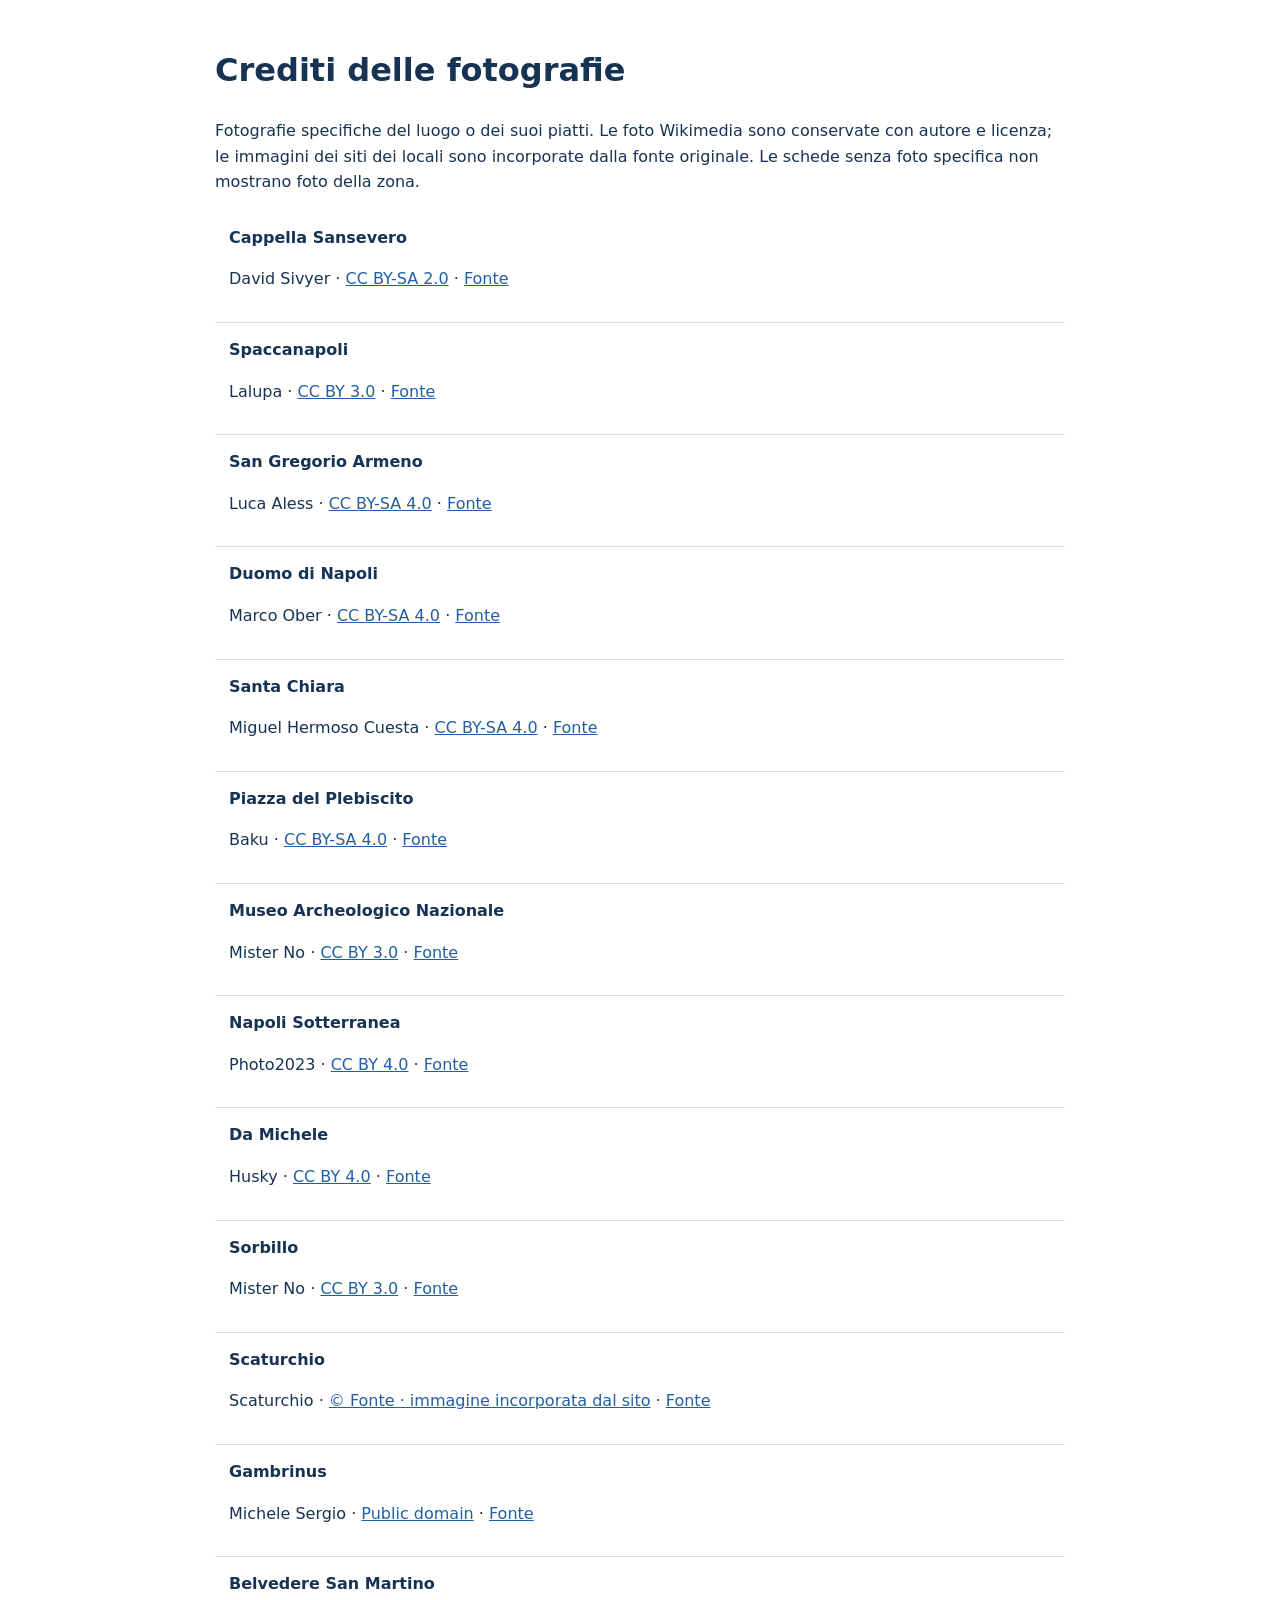
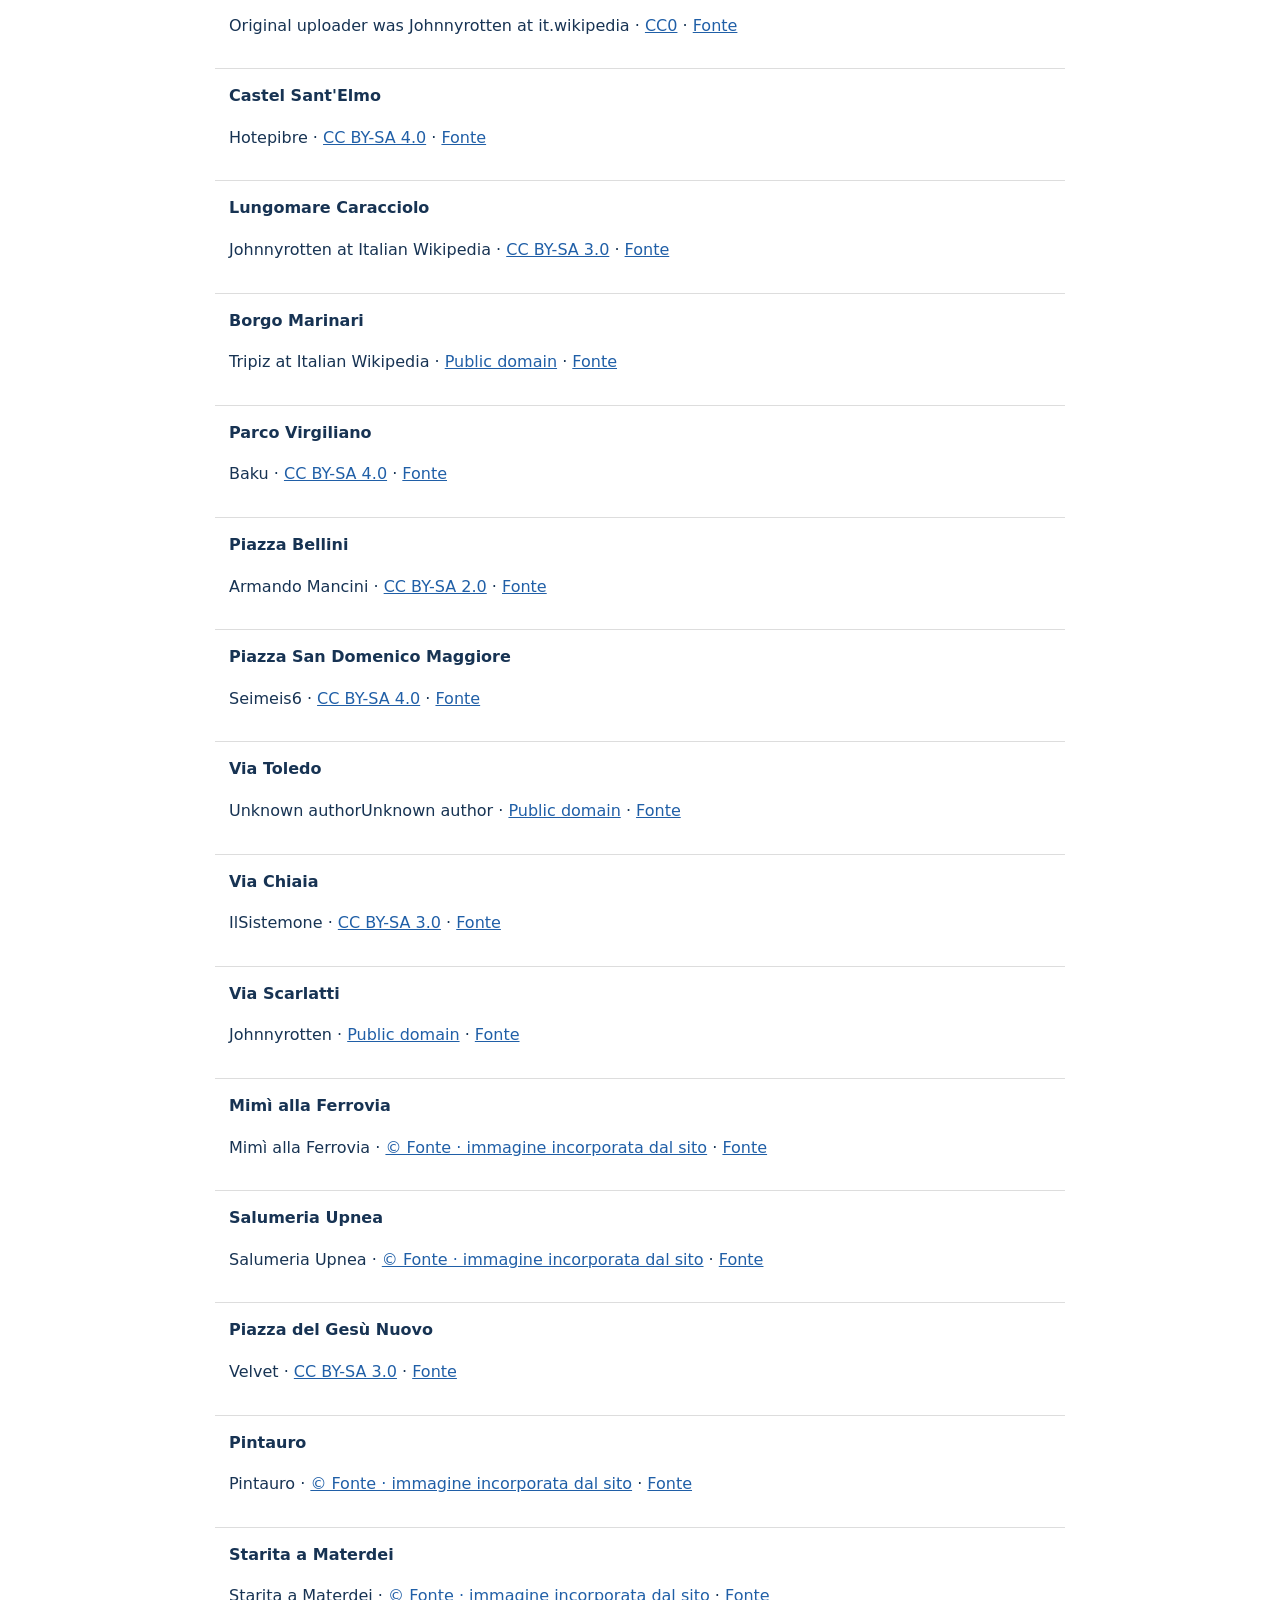
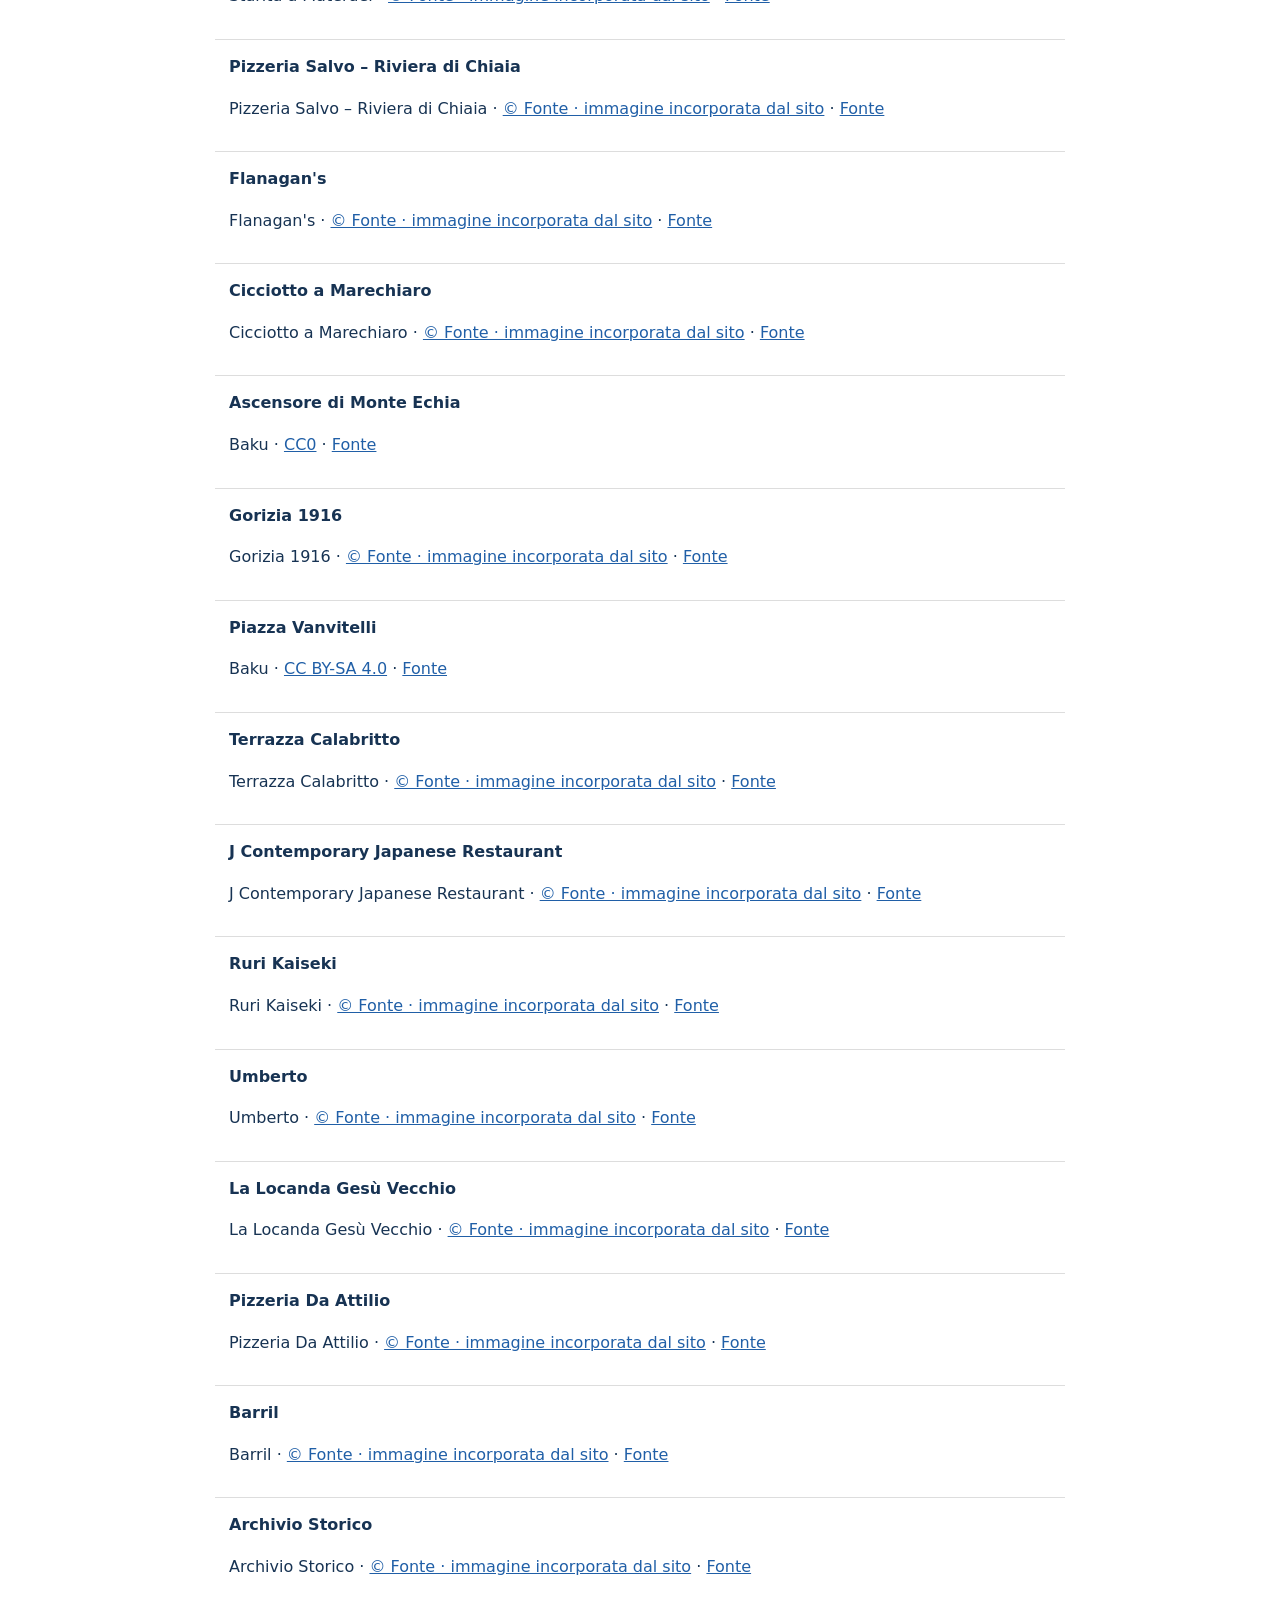
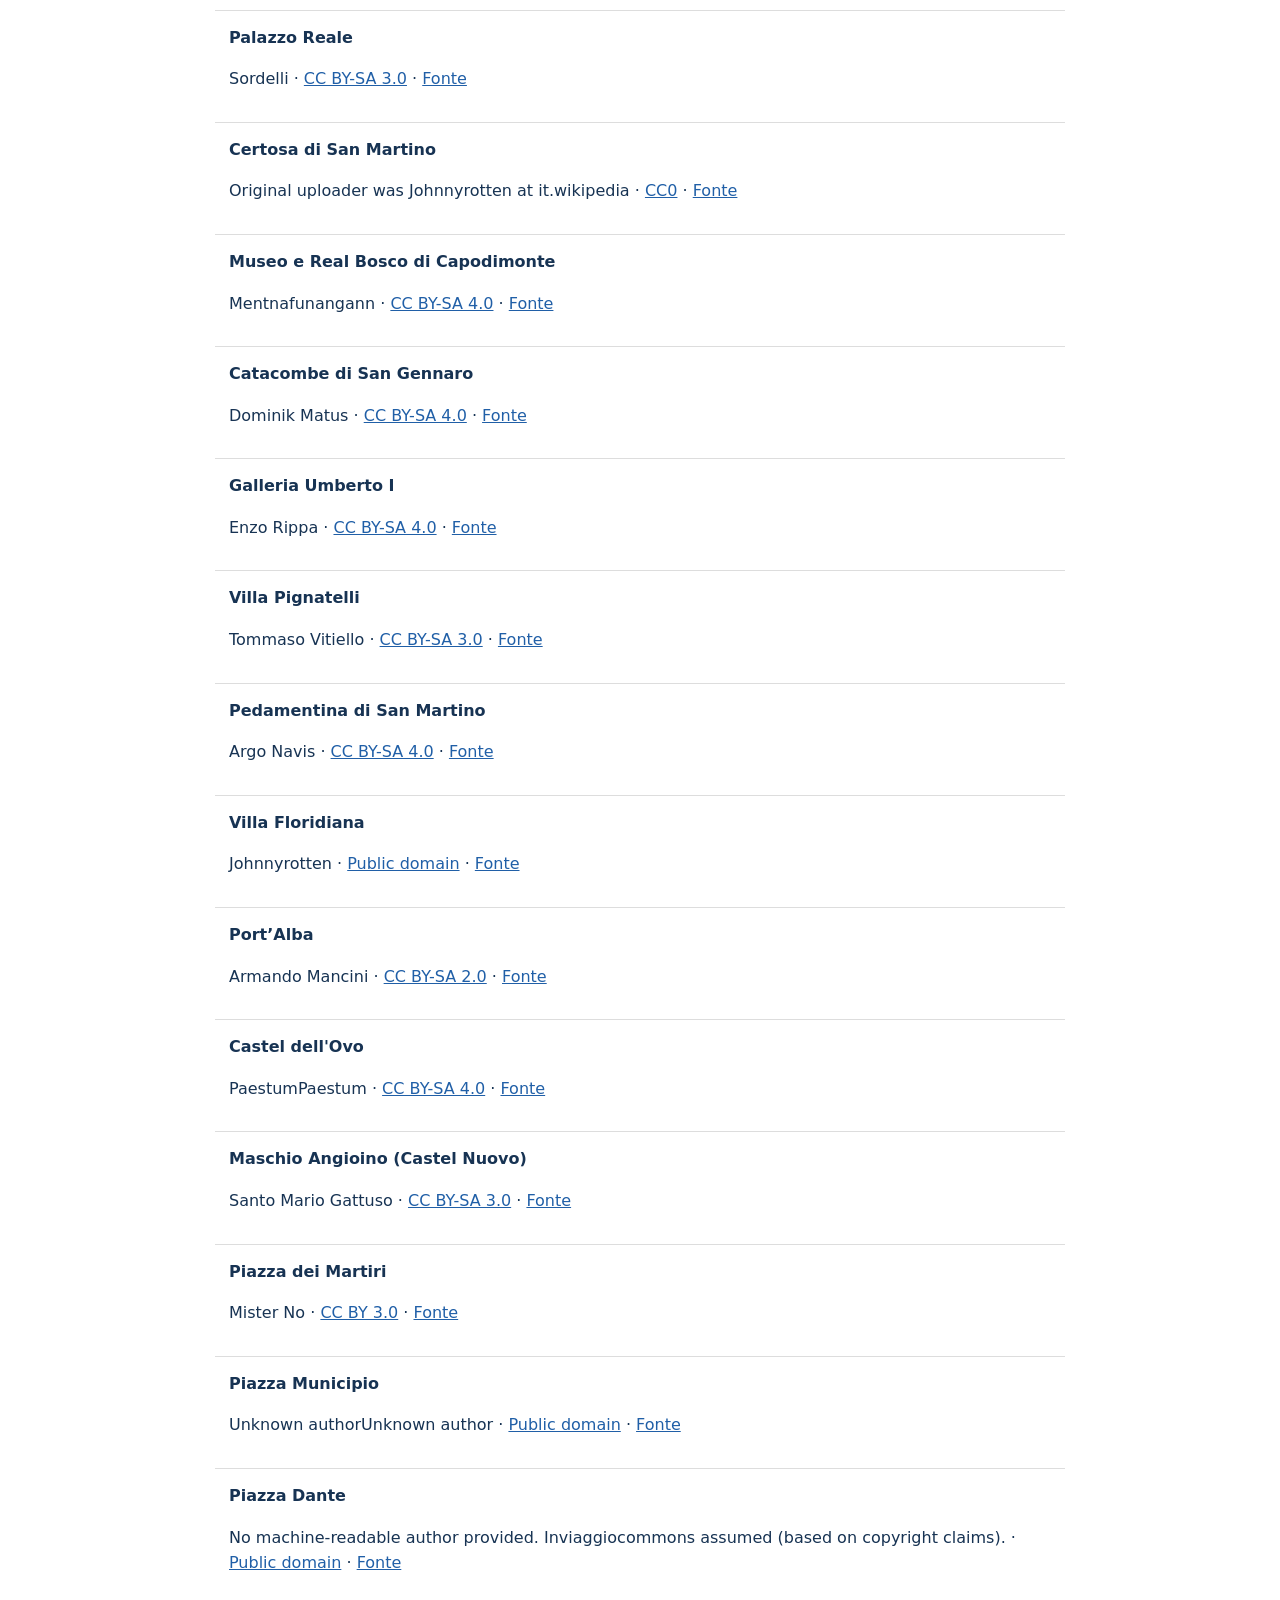
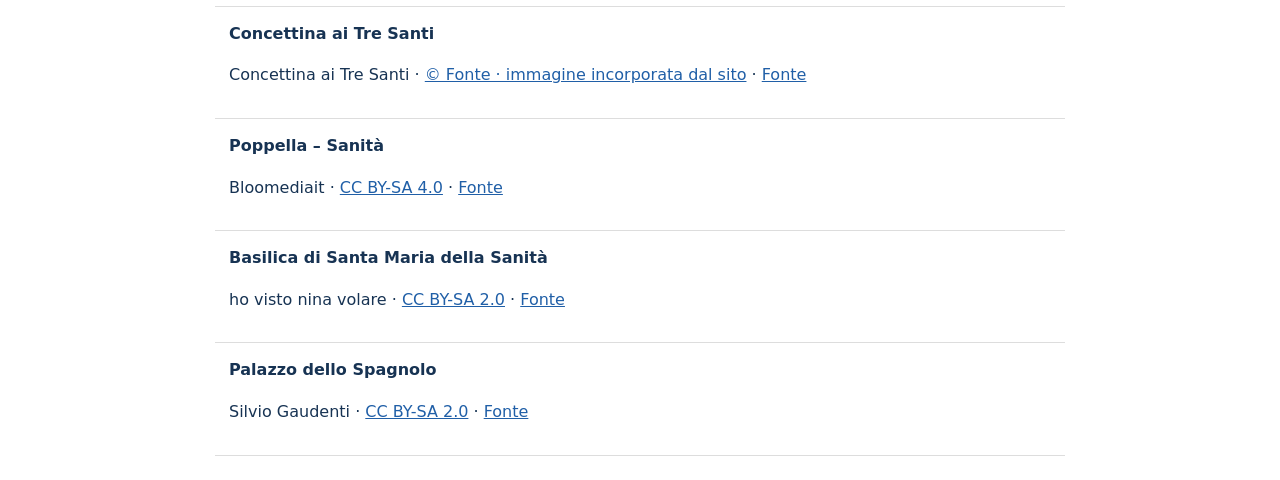
==== commit 3213c983: "Simplify itinerary navigation and add specific place photos" ====
--- a/crediti-foto.html
+++ b/crediti-foto.html
@@ -1 +1 @@
-<!doctype html><html lang="it"><meta charset="utf-8"><meta name="viewport" content="width=device-width,initial-scale=1"><title>Crediti foto · Due dritte su Napoli</title><style>body{font:16px/1.6 system-ui;background:#f3f6fb;color:#173353;max-width:850px;margin:auto;padding:24px}article{background:white;padding:18px;border-radius:12px;margin:12px 0}img{width:120px;height:80px;object-fit:cover;float:right;margin:0 0 8px 12px}a{color:#205fa7}h2{font-size:20px}</style><h1>Crediti delle fotografie</h1><p>Foto da Wikimedia Commons, ritagliate per l’impaginazione. Quando non è disponibile una foto del locale, la scheda mostra una foto della zona e lo indica. Le copertine degli itinerari usano foto di Castel dell’Ovo, Piazza dei Martiri, San Gregorio Armeno e San Martino.</p><article id="photo-0"><img src="assets/napoli-20.jpg" alt=""><h2>Foto: Cappella Sansevero</h2><p>David Sivyer · <a href="https://creativecommons.org/licenses/by-sa/2.0">CC BY-SA 2.0</a> · <a href="https://commons.wikimedia.org/wiki/File:Immagine_d%27insieme_2,_Cappella_Sansevero.jpg">Originale e dettagli</a></p></article><article id="photo-1"><img src="assets/napoli-2.jpg" alt=""><h2>Foto: Spaccanapoli</h2><p>Lalupa · <a href="https://creativecommons.org/licenses/by/3.0">CC BY 3.0</a> · <a href="https://commons.wikimedia.org/wiki/File:Spaccanapoli_da_s_Elmo_1050131.JPG">Originale e dettagli</a></p></article><article id="photo-2"><img src="assets/napoli-14.jpg" alt=""><h2>Foto: San Gregorio Armeno</h2><p>Luca Aless · <a href="https://creativecommons.org/licenses/by-sa/4.0">CC BY-SA 4.0</a> · <a href="https://commons.wikimedia.org/wiki/File:Napoli_-_Via_San_Gregorio_Armeno.JPG">Originale e dettagli</a></p></article><article id="photo-3"><img src="assets/napoli-33.jpg" alt=""><h2>Foto: Duomo di Napoli</h2><p>Marco Ober · <a href="https://creativecommons.org/licenses/by-sa/4.0">CC BY-SA 4.0</a> · <a href="https://commons.wikimedia.org/wiki/File:Naples_Cathedral_-_Duomo_di_Napoli,_Fa%C3%A7ade_(5315-Pan).jpg">Originale e dettagli</a></p></article><article id="photo-4"><img src="assets/napoli-18.jpg" alt=""><h2>Foto: Santa Chiara</h2><p>Miguel Hermoso Cuesta · <a href="https://creativecommons.org/licenses/by-sa/4.0">CC BY-SA 4.0</a> · <a href="https://commons.wikimedia.org/wiki/File:Certosa_Santa_Chiara_03.JPG">Originale e dettagli</a></p></article><article id="photo-5"><img src="assets/napoli-35.jpg" alt=""><h2>Foto: Piazza del Plebiscito</h2><p>Baku · <a href="https://creativecommons.org/licenses/by-sa/4.0">CC BY-SA 4.0</a> · <a href="https://commons.wikimedia.org/wiki/File:P.Plebiscito_Napoli.jpg">Originale e dettagli</a></p></article><article id="photo-6"><img src="assets/napoli-26.jpg" alt=""><h2>Foto: Museo Archeologico Nazionale</h2><p>Mister No · <a href="https://creativecommons.org/licenses/by/3.0">CC BY 3.0</a> · <a href="https://commons.wikimedia.org/wiki/File:Museo_Archeologico_Nazionale_di_Napoli_-_panoramio_(1).jpg">Originale e dettagli</a></p></article><article id="photo-7"><img src="assets/napoli-37.jpg" alt=""><h2>Foto: Napoli Sotterranea</h2><p>Photo2023 · <a href="https://creativecommons.org/licenses/by/4.0">CC BY 4.0</a> · <a href="https://commons.wikimedia.org/wiki/File:Napoli_Sotterranea_1.jpg">Originale e dettagli</a></p></article><article id="photo-8"><img src="assets/napoli-2.jpg" alt=""><h2>Foto della zona: Centro storico</h2><p>Lalupa · <a href="https://creativecommons.org/licenses/by/3.0">CC BY 3.0</a> · <a href="https://commons.wikimedia.org/wiki/File:Spaccanapoli_da_s_Elmo_1050131.JPG">Originale e dettagli</a></p></article><article id="photo-9"><img src="assets/napoli-2.jpg" alt=""><h2>Foto della zona: Centro storico</h2><p>Lalupa · <a href="https://creativecommons.org/licenses/by/3.0">CC BY 3.0</a> · <a href="https://commons.wikimedia.org/wiki/File:Spaccanapoli_da_s_Elmo_1050131.JPG">Originale e dettagli</a></p></article><article id="photo-10"><img src="assets/napoli-2.jpg" alt=""><h2>Foto della zona: Centro storico</h2><p>Lalupa · <a href="https://creativecommons.org/licenses/by/3.0">CC BY 3.0</a> · <a href="https://commons.wikimedia.org/wiki/File:Spaccanapoli_da_s_Elmo_1050131.JPG">Originale e dettagli</a></p></article><article id="photo-11"><img src="assets/napoli-2.jpg" alt=""><h2>Foto della zona: Centro storico</h2><p>Lalupa · <a href="https://creativecommons.org/licenses/by/3.0">CC BY 3.0</a> · <a href="https://commons.wikimedia.org/wiki/File:Spaccanapoli_da_s_Elmo_1050131.JPG">Originale e dettagli</a></p></article><article id="photo-12"><img src="assets/napoli-2.jpg" alt=""><h2>Foto della zona: Centro storico</h2><p>Lalupa · <a href="https://creativecommons.org/licenses/by/3.0">CC BY 3.0</a> · <a href="https://commons.wikimedia.org/wiki/File:Spaccanapoli_da_s_Elmo_1050131.JPG">Originale e dettagli</a></p></article><article id="photo-13"><img src="assets/napoli-17.jpg" alt=""><h2>Foto: Gambrinus</h2><p>Michele Sergio · <a href="https://commons.wikimedia.org/wiki/File:Gambrinus01.jpg">Public domain</a> · <a href="https://commons.wikimedia.org/wiki/File:Gambrinus01.jpg">Originale e dettagli</a></p></article><article id="photo-14"><img src="assets/napoli-31.jpg" alt=""><h2>Foto della zona: Stazione</h2><p>CAPTAIN RAJU · <a href="https://creativecommons.org/licenses/by-sa/4.0">CC BY-SA 4.0</a> · <a href="https://commons.wikimedia.org/wiki/File:Piazza_Garibaldi_(Napoli)_in_2020.08.jpg">Originale e dettagli</a></p></article><article id="photo-15"><img src="assets/napoli-9.jpg" alt=""><h2>Foto: Belvedere San Martino</h2><p>Original uploader was Johnnyrotten at it.wikipedia · <a href="http://creativecommons.org/publicdomain/zero/1.0/deed.en">CC0</a> · <a href="https://commons.wikimedia.org/wiki/File:Sant%27Elmo_e_San_Martino_Napoli3.jpg">Originale e dettagli</a></p></article><article id="photo-16"><img src="assets/napoli-28.jpg" alt=""><h2>Foto: Castel Sant&#39;Elmo</h2><p>Hotepibre · <a href="https://creativecommons.org/licenses/by-sa/4.0">CC BY-SA 4.0</a> · <a href="https://commons.wikimedia.org/wiki/File:4433_SantElmo.jpg">Originale e dettagli</a></p></article><article id="photo-17"><img src="assets/napoli-21.jpg" alt=""><h2>Foto: Lungomare Caracciolo</h2><p>Johnnyrotten at Italian Wikipedia · <a href="http://creativecommons.org/licenses/by-sa/3.0/">CC BY-SA 3.0</a> · <a href="https://commons.wikimedia.org/wiki/File:Via_Caracciolo_100_3932.JPG">Originale e dettagli</a></p></article><article id="photo-18"><img src="assets/napoli-19.jpg" alt=""><h2>Foto: Borgo Marinari</h2><p>Tripiz at Italian Wikipedia · <a href="https://commons.wikimedia.org/wiki/File:Borgo_marinari.JPG">Public domain</a> · <a href="https://commons.wikimedia.org/wiki/File:Borgo_marinari.JPG">Originale e dettagli</a></p></article><article id="photo-19"><img src="assets/napoli-30.jpg" alt=""><h2>Foto: Parco Virgiliano</h2><p>Baku · <a href="https://creativecommons.org/licenses/by-sa/4.0">CC BY-SA 4.0</a> · <a href="https://commons.wikimedia.org/wiki/File:IngressoVir.jpg">Originale e dettagli</a></p></article><article id="photo-20"><img src="assets/napoli-2.jpg" alt=""><h2>Foto della zona: Centro storico</h2><p>Lalupa · <a href="https://creativecommons.org/licenses/by/3.0">CC BY 3.0</a> · <a href="https://commons.wikimedia.org/wiki/File:Spaccanapoli_da_s_Elmo_1050131.JPG">Originale e dettagli</a></p></article><article id="photo-21"><img src="assets/napoli-25.jpg" alt=""><h2>Foto della zona: Chiaia</h2><p>Mister No · <a href="https://creativecommons.org/licenses/by/3.0">CC BY 3.0</a> · <a href="https://commons.wikimedia.org/wiki/File:Piazza_dei_Martiri_-_Unione_Industriali_Napoli_-_panoramio.jpg">Originale e dettagli</a></p></article><article id="photo-22"><img src="assets/napoli-29.jpg" alt=""><h2>Foto: Piazza San Domenico Maggiore</h2><p>Seimeis6 · <a href="https://creativecommons.org/licenses/by-sa/4.0">CC BY-SA 4.0</a> · <a href="https://commons.wikimedia.org/wiki/File:Napoli_-_piazza_San_Domenico_Maggiore_e_guglia.jpg">Originale e dettagli</a></p></article><article id="photo-23"><img src="assets/napoli-27.jpg" alt=""><h2>Foto: Via Toledo</h2><p>Unknown authorUnknown author · <a href="https://commons.wikimedia.org/wiki/File:Napoli_-_Toledo_aka_Via_Roma.jpg">Public domain</a> · <a href="https://commons.wikimedia.org/wiki/File:Napoli_-_Toledo_aka_Via_Roma.jpg">Originale e dettagli</a></p></article><article id="photo-24"><img src="assets/napoli-6.jpg" alt=""><h2>Foto: Via Chiaia</h2><p>IlSistemone · <a href="https://creativecommons.org/licenses/by-sa/3.0">CC BY-SA 3.0</a> · <a href="https://commons.wikimedia.org/wiki/File:ViaChiaiaNapoli.jpg">Originale e dettagli</a></p></article><article id="photo-25"><img src="assets/napoli-3.jpg" alt=""><h2>Foto: Via Scarlatti</h2><p>Johnnyrotten · <a href="https://commons.wikimedia.org/wiki/File:Napoli,_Vomero_-_Via_Alessandro_Scarlatti_by_night_1.JPG">Public domain</a> · <a href="https://commons.wikimedia.org/wiki/File:Napoli,_Vomero_-_Via_Alessandro_Scarlatti_by_night_1.JPG">Originale e dettagli</a></p></article><article id="photo-26"><img src="assets/napoli-31.jpg" alt=""><h2>Foto della zona: Stazione</h2><p>CAPTAIN RAJU · <a href="https://creativecommons.org/licenses/by-sa/4.0">CC BY-SA 4.0</a> · <a href="https://commons.wikimedia.org/wiki/File:Piazza_Garibaldi_(Napoli)_in_2020.08.jpg">Originale e dettagli</a></p></article><article id="photo-27"><img src="assets/napoli-2.jpg" alt=""><h2>Foto della zona: Centro storico</h2><p>Lalupa · <a href="https://creativecommons.org/licenses/by/3.0">CC BY 3.0</a> · <a href="https://commons.wikimedia.org/wiki/File:Spaccanapoli_da_s_Elmo_1050131.JPG">Originale e dettagli</a></p></article><article id="photo-28"><img src="assets/napoli-2.jpg" alt=""><h2>Foto della zona: Centro storico</h2><p>Lalupa · <a href="https://creativecommons.org/licenses/by/3.0">CC BY 3.0</a> · <a href="https://commons.wikimedia.org/wiki/File:Spaccanapoli_da_s_Elmo_1050131.JPG">Originale e dettagli</a></p></article><article id="photo-29"><img src="assets/napoli-2.jpg" alt=""><h2>Foto della zona: Centro storico</h2><p>Lalupa · <a href="https://creativecommons.org/licenses/by/3.0">CC BY 3.0</a> · <a href="https://commons.wikimedia.org/wiki/File:Spaccanapoli_da_s_Elmo_1050131.JPG">Originale e dettagli</a></p></article><article id="photo-30"><img src="assets/napoli-2.jpg" alt=""><h2>Foto della zona: Centro storico</h2><p>Lalupa · <a href="https://creativecommons.org/licenses/by/3.0">CC BY 3.0</a> · <a href="https://commons.wikimedia.org/wiki/File:Spaccanapoli_da_s_Elmo_1050131.JPG">Originale e dettagli</a></p></article><article id="photo-31"><img src="assets/napoli-35.jpg" alt=""><h2>Foto della zona: Centro</h2><p>Baku · <a href="https://creativecommons.org/licenses/by-sa/4.0">CC BY-SA 4.0</a> · <a href="https://commons.wikimedia.org/wiki/File:P.Plebiscito_Napoli.jpg">Originale e dettagli</a></p></article><article id="photo-32"><img src="assets/napoli-35.jpg" alt=""><h2>Foto della zona: Centro</h2><p>Baku · <a href="https://creativecommons.org/licenses/by-sa/4.0">CC BY-SA 4.0</a> · <a href="https://commons.wikimedia.org/wiki/File:P.Plebiscito_Napoli.jpg">Originale e dettagli</a></p></article><article id="photo-33"><img src="assets/napoli-25.jpg" alt=""><h2>Foto della zona: Chiaia</h2><p>Mister No · <a href="https://creativecommons.org/licenses/by/3.0">CC BY 3.0</a> · <a href="https://commons.wikimedia.org/wiki/File:Piazza_dei_Martiri_-_Unione_Industriali_Napoli_-_panoramio.jpg">Originale e dettagli</a></p></article><article id="photo-34"><img src="assets/napoli-13.jpg" alt=""><h2>Foto della zona: Quartieri Spagnoli</h2><p>Leandro Neumann Ciuffo · <a href="https://creativecommons.org/licenses/by/2.0">CC BY 2.0</a> · <a href="https://commons.wikimedia.org/wiki/File:N%C3%A1poles_vista_do_alto_-_2_(3838983981).jpg">Originale e dettagli</a></p></article><article id="photo-35"><img src="assets/napoli-13.jpg" alt=""><h2>Foto della zona: Quartieri Spagnoli</h2><p>Leandro Neumann Ciuffo · <a href="https://creativecommons.org/licenses/by/2.0">CC BY 2.0</a> · <a href="https://commons.wikimedia.org/wiki/File:N%C3%A1poles_vista_do_alto_-_2_(3838983981).jpg">Originale e dettagli</a></p></article><article id="photo-36"><img src="assets/napoli-13.jpg" alt=""><h2>Foto della zona: Quartieri Spagnoli</h2><p>Leandro Neumann Ciuffo · <a href="https://creativecommons.org/licenses/by/2.0">CC BY 2.0</a> · <a href="https://commons.wikimedia.org/wiki/File:N%C3%A1poles_vista_do_alto_-_2_(3838983981).jpg">Originale e dettagli</a></p></article><article id="photo-37"><img src="assets/napoli-4.jpg" alt=""><h2>Foto della zona: Materdei</h2><p>Baku · <a href="https://creativecommons.org/licenses/by-sa/3.0">CC BY-SA 3.0</a> · <a href="https://commons.wikimedia.org/wiki/File:Guglia_Materdei.jpg">Originale e dettagli</a></p></article><article id="photo-38"><img src="assets/napoli-25.jpg" alt=""><h2>Foto della zona: Chiaia</h2><p>Mister No · <a href="https://creativecommons.org/licenses/by/3.0">CC BY 3.0</a> · <a href="https://commons.wikimedia.org/wiki/File:Piazza_dei_Martiri_-_Unione_Industriali_Napoli_-_panoramio.jpg">Originale e dettagli</a></p></article><article id="photo-39"><img src="assets/napoli-25.jpg" alt=""><h2>Foto della zona: Chiaia</h2><p>Mister No · <a href="https://creativecommons.org/licenses/by/3.0">CC BY 3.0</a> · <a href="https://commons.wikimedia.org/wiki/File:Piazza_dei_Martiri_-_Unione_Industriali_Napoli_-_panoramio.jpg">Originale e dettagli</a></p></article><article id="photo-40"><img src="assets/napoli-25.jpg" alt=""><h2>Foto della zona: Chiaia</h2><p>Mister No · <a href="https://creativecommons.org/licenses/by/3.0">CC BY 3.0</a> · <a href="https://commons.wikimedia.org/wiki/File:Piazza_dei_Martiri_-_Unione_Industriali_Napoli_-_panoramio.jpg">Originale e dettagli</a></p></article><article id="photo-41"><img src="assets/napoli-25.jpg" alt=""><h2>Foto della zona: Chiaia</h2><p>Mister No · <a href="https://creativecommons.org/licenses/by/3.0">CC BY 3.0</a> · <a href="https://commons.wikimedia.org/wiki/File:Piazza_dei_Martiri_-_Unione_Industriali_Napoli_-_panoramio.jpg">Originale e dettagli</a></p></article><article id="photo-42"><img src="assets/napoli-25.jpg" alt=""><h2>Foto della zona: Chiaia</h2><p>Mister No · <a href="https://creativecommons.org/licenses/by/3.0">CC BY 3.0</a> · <a href="https://commons.wikimedia.org/wiki/File:Piazza_dei_Martiri_-_Unione_Industriali_Napoli_-_panoramio.jpg">Originale e dettagli</a></p></article><article id="photo-43"><img src="assets/napoli-15.jpg" alt=""><h2>Foto della zona: Posillipo</h2><p>Mentnafunangann · <a href="https://creativecommons.org/licenses/by-sa/4.0">CC BY-SA 4.0</a> · <a href="https://commons.wikimedia.org/wiki/File:Veduta_di_Napoli_da_Pizzofalcone_003.JPG">Originale e dettagli</a></p></article><article id="photo-44"><img src="assets/napoli-38.jpg" alt=""><h2>Foto: Ascensore di Monte Echia</h2><p>Baku · <a href="http://creativecommons.org/publicdomain/zero/1.0/deed.en">CC0</a> · <a href="https://commons.wikimedia.org/wiki/File:Monte_Echia,_Napoli,_Italia_-_2024.jpg">Originale e dettagli</a></p></article><article id="photo-45"><img src="assets/napoli-28.jpg" alt=""><h2>Foto della zona: Vomero</h2><p>Hotepibre · <a href="https://creativecommons.org/licenses/by-sa/4.0">CC BY-SA 4.0</a> · <a href="https://commons.wikimedia.org/wiki/File:4433_SantElmo.jpg">Originale e dettagli</a></p></article><article id="photo-46"><img src="assets/napoli-28.jpg" alt=""><h2>Foto della zona: Vomero</h2><p>Hotepibre · <a href="https://creativecommons.org/licenses/by-sa/4.0">CC BY-SA 4.0</a> · <a href="https://commons.wikimedia.org/wiki/File:4433_SantElmo.jpg">Originale e dettagli</a></p></article><article id="photo-47"><img src="assets/napoli-32.jpg" alt=""><h2>Foto: Piazza Vanvitelli</h2><p>Baku · <a href="https://creativecommons.org/licenses/by-sa/4.0">CC BY-SA 4.0</a> · <a href="https://commons.wikimedia.org/wiki/File:PVanvitelli.jpg">Originale e dettagli</a></p></article><article id="photo-48"><img src="assets/napoli-25.jpg" alt=""><h2>Foto della zona: Chiaia</h2><p>Mister No · <a href="https://creativecommons.org/licenses/by/3.0">CC BY 3.0</a> · <a href="https://commons.wikimedia.org/wiki/File:Piazza_dei_Martiri_-_Unione_Industriali_Napoli_-_panoramio.jpg">Originale e dettagli</a></p></article><article id="photo-49"><img src="assets/napoli-25.jpg" alt=""><h2>Foto della zona: Chiaia</h2><p>Mister No · <a href="https://creativecommons.org/licenses/by/3.0">CC BY 3.0</a> · <a href="https://commons.wikimedia.org/wiki/File:Piazza_dei_Martiri_-_Unione_Industriali_Napoli_-_panoramio.jpg">Originale e dettagli</a></p></article><article id="photo-50"><img src="assets/napoli-35.jpg" alt=""><h2>Foto della zona: Centro</h2><p>Baku · <a href="https://creativecommons.org/licenses/by-sa/4.0">CC BY-SA 4.0</a> · <a href="https://commons.wikimedia.org/wiki/File:P.Plebiscito_Napoli.jpg">Originale e dettagli</a></p></article><article id="photo-51"><img src="assets/napoli-25.jpg" alt=""><h2>Foto della zona: Chiaia</h2><p>Mister No · <a href="https://creativecommons.org/licenses/by/3.0">CC BY 3.0</a> · <a href="https://commons.wikimedia.org/wiki/File:Piazza_dei_Martiri_-_Unione_Industriali_Napoli_-_panoramio.jpg">Originale e dettagli</a></p></article><article id="photo-52"><img src="assets/napoli-25.jpg" alt=""><h2>Foto della zona: Chiaia</h2><p>Mister No · <a href="https://creativecommons.org/licenses/by/3.0">CC BY 3.0</a> · <a href="https://commons.wikimedia.org/wiki/File:Piazza_dei_Martiri_-_Unione_Industriali_Napoli_-_panoramio.jpg">Originale e dettagli</a></p></article><article id="photo-53"><img src="assets/napoli-13.jpg" alt=""><h2>Foto della zona: Quartieri Spagnoli</h2><p>Leandro Neumann Ciuffo · <a href="https://creativecommons.org/licenses/by/2.0">CC BY 2.0</a> · <a href="https://commons.wikimedia.org/wiki/File:N%C3%A1poles_vista_do_alto_-_2_(3838983981).jpg">Originale e dettagli</a></p></article><article id="photo-54"><img src="assets/napoli-2.jpg" alt=""><h2>Foto della zona: Centro storico</h2><p>Lalupa · <a href="https://creativecommons.org/licenses/by/3.0">CC BY 3.0</a> · <a href="https://commons.wikimedia.org/wiki/File:Spaccanapoli_da_s_Elmo_1050131.JPG">Originale e dettagli</a></p></article><article id="photo-55"><img src="assets/napoli-35.jpg" alt=""><h2>Foto della zona: Centro</h2><p>Baku · <a href="https://creativecommons.org/licenses/by-sa/4.0">CC BY-SA 4.0</a> · <a href="https://commons.wikimedia.org/wiki/File:P.Plebiscito_Napoli.jpg">Originale e dettagli</a></p></article><article id="photo-56"><img src="assets/napoli-25.jpg" alt=""><h2>Foto della zona: Chiaia</h2><p>Mister No · <a href="https://creativecommons.org/licenses/by/3.0">CC BY 3.0</a> · <a href="https://commons.wikimedia.org/wiki/File:Piazza_dei_Martiri_-_Unione_Industriali_Napoli_-_panoramio.jpg">Originale e dettagli</a></p></article><article id="photo-57"><img src="assets/napoli-25.jpg" alt=""><h2>Foto della zona: Chiaia</h2><p>Mister No · <a href="https://creativecommons.org/licenses/by/3.0">CC BY 3.0</a> · <a href="https://commons.wikimedia.org/wiki/File:Piazza_dei_Martiri_-_Unione_Industriali_Napoli_-_panoramio.jpg">Originale e dettagli</a></p></article><article id="photo-58"><img src="assets/napoli-25.jpg" alt=""><h2>Foto della zona: Chiaia</h2><p>Mister No · <a href="https://creativecommons.org/licenses/by/3.0">CC BY 3.0</a> · <a href="https://commons.wikimedia.org/wiki/File:Piazza_dei_Martiri_-_Unione_Industriali_Napoli_-_panoramio.jpg">Originale e dettagli</a></p></article><article id="photo-59"><img src="assets/napoli-28.jpg" alt=""><h2>Foto della zona: Vomero</h2><p>Hotepibre · <a href="https://creativecommons.org/licenses/by-sa/4.0">CC BY-SA 4.0</a> · <a href="https://commons.wikimedia.org/wiki/File:4433_SantElmo.jpg">Originale e dettagli</a></p></article><article id="photo-60"><img src="assets/napoli-34.jpg" alt=""><h2>Foto: Palazzo Reale</h2><p>Sordelli · <a href="https://creativecommons.org/licenses/by-sa/3.0">CC BY-SA 3.0</a> · <a href="https://commons.wikimedia.org/wiki/File:Palazzo_Reale_di_Napoli_(cropped).jpg">Originale e dettagli</a></p></article><article id="photo-61"><img src="assets/napoli-9.jpg" alt=""><h2>Foto: Certosa di San Martino</h2><p>Original uploader was Johnnyrotten at it.wikipedia · <a href="http://creativecommons.org/publicdomain/zero/1.0/deed.en">CC0</a> · <a href="https://commons.wikimedia.org/wiki/File:Sant%27Elmo_e_San_Martino_Napoli3.jpg">Originale e dettagli</a></p></article><article id="photo-62"><img src="assets/napoli-16.jpg" alt=""><h2>Foto: Museo e Real Bosco di Capodimonte</h2><p>Mentnafunangann · <a href="https://creativecommons.org/licenses/by-sa/4.0">CC BY-SA 4.0</a> · <a href="https://commons.wikimedia.org/wiki/File:Reggia_di_Capodimonte_1.JPG">Originale e dettagli</a></p></article><article id="photo-63"><img src="assets/napoli-24.jpg" alt=""><h2>Foto: Catacombe di San Gennaro</h2><p>Dominik Matus · <a href="https://creativecommons.org/licenses/by-sa/4.0">CC BY-SA 4.0</a> · <a href="https://commons.wikimedia.org/wiki/File:Catacombe_di_San_Gennaro_023.jpg">Originale e dettagli</a></p></article><article id="photo-64"><img src="assets/napoli-39.jpg" alt=""><h2>Foto: Galleria Umberto I</h2><p>Enzo Rippa · <a href="https://creativecommons.org/licenses/by-sa/4.0">CC BY-SA 4.0</a> · <a href="https://commons.wikimedia.org/wiki/File:Galleria_Umberto_I_ingresso_da_via_Santa_Brigida.jpg">Originale e dettagli</a></p></article><article id="photo-65"><img src="assets/napoli-11.jpg" alt=""><h2>Foto: Villa Pignatelli</h2><p>Tommaso Vitiello · <a href="https://creativecommons.org/licenses/by-sa/3.0">CC BY-SA 3.0</a> · <a href="https://commons.wikimedia.org/wiki/File:Museo_Pignatelli_(_veduta_dai_giardini).JPG">Originale e dettagli</a></p></article><article id="photo-66"><img src="assets/napoli-28.jpg" alt=""><h2>Foto della zona: Vomero</h2><p>Hotepibre · <a href="https://creativecommons.org/licenses/by-sa/4.0">CC BY-SA 4.0</a> · <a href="https://commons.wikimedia.org/wiki/File:4433_SantElmo.jpg">Originale e dettagli</a></p></article><article id="photo-67"><img src="assets/napoli-5.jpg" alt=""><h2>Foto: Villa Floridiana</h2><p>Johnnyrotten · <a href="https://commons.wikimedia.org/wiki/File:Villa_Floridiana,_Napoli_100_5956.jpg">Public domain</a> · <a href="https://commons.wikimedia.org/wiki/File:Villa_Floridiana,_Napoli_100_5956.jpg">Originale e dettagli</a></p></article><article id="photo-68"><img src="assets/napoli-25.jpg" alt=""><h2>Foto della zona: Chiaia</h2><p>Mister No · <a href="https://creativecommons.org/licenses/by/3.0">CC BY 3.0</a> · <a href="https://commons.wikimedia.org/wiki/File:Piazza_dei_Martiri_-_Unione_Industriali_Napoli_-_panoramio.jpg">Originale e dettagli</a></p></article><article id="photo-69"><img src="assets/napoli-8.jpg" alt=""><h2>Foto: Port’Alba</h2><p>Armando Mancini · <a href="https://creativecommons.org/licenses/by-sa/2.0">CC BY-SA 2.0</a> · <a href="https://commons.wikimedia.org/wiki/File:Napoli_-_Port%27Alba.jpg">Originale e dettagli</a></p></article><article id="photo-70"><img src="assets/napoli-36.jpg" alt=""><h2>Foto: Castel dell&#39;Ovo</h2><p>PaestumPaestum · <a href="https://creativecommons.org/licenses/by-sa/4.0">CC BY-SA 4.0</a> · <a href="https://commons.wikimedia.org/wiki/File:Castel_dell%27_Ovo.jpg">Originale e dettagli</a></p></article><article id="photo-71"><img src="assets/napoli-7.jpg" alt=""><h2>Foto: Maschio Angioino (Castel Nuovo)</h2><p>Santo Mario Gattuso · <a href="https://creativecommons.org/licenses/by-sa/3.0">CC BY-SA 3.0</a> · <a href="https://commons.wikimedia.org/wiki/File:Maschio_angioino1.JPG">Originale e dettagli</a></p></article><article id="photo-72"><img src="assets/napoli-25.jpg" alt=""><h2>Foto: Piazza dei Martiri</h2><p>Mister No · <a href="https://creativecommons.org/licenses/by/3.0">CC BY 3.0</a> · <a href="https://commons.wikimedia.org/wiki/File:Piazza_dei_Martiri_-_Unione_Industriali_Napoli_-_panoramio.jpg">Originale e dettagli</a></p></article><article id="photo-73"><img src="assets/napoli-23.jpg" alt=""><h2>Foto: Piazza Municipio</h2><p>Unknown authorUnknown author · <a href="https://commons.wikimedia.org/wiki/File:Napoli,_Piazza_Municipio_13.jpg">Public domain</a> · <a href="https://commons.wikimedia.org/wiki/File:Napoli,_Piazza_Municipio_13.jpg">Originale e dettagli</a></p></article><article id="photo-74"><img src="assets/napoli-1.jpg" alt=""><h2>Foto: Piazza Dante</h2><p>No machine-readable author provided. Inviaggiocommons assumed (based on copyright claims). · <a href="https://commons.wikimedia.org/wiki/File:Piazza_Dante.jpg">Public domain</a> · <a href="https://commons.wikimedia.org/wiki/File:Piazza_Dante.jpg">Originale e dettagli</a></p></article><article id="photo-75"><img src="assets/napoli-2.jpg" alt=""><h2>Foto della zona: Centro storico</h2><p>Lalupa · <a href="https://creativecommons.org/licenses/by/3.0">CC BY 3.0</a> · <a href="https://commons.wikimedia.org/wiki/File:Spaccanapoli_da_s_Elmo_1050131.JPG">Originale e dettagli</a></p></article><article id="photo-76"><img src="assets/napoli-22.jpg" alt=""><h2>Foto della zona: Sanità</h2><p>Alexandre · <a href="https://creativecommons.org/licenses/by-sa/4.0">CC BY-SA 4.0</a> · <a href="https://commons.wikimedia.org/wiki/File:Rione_Sanit%C3%A0_(Naples).jpg">Originale e dettagli</a></p></article><article id="photo-77"><img src="assets/napoli-22.jpg" alt=""><h2>Foto della zona: Sanità</h2><p>Alexandre · <a href="https://creativecommons.org/licenses/by-sa/4.0">CC BY-SA 4.0</a> · <a href="https://commons.wikimedia.org/wiki/File:Rione_Sanit%C3%A0_(Naples).jpg">Originale e dettagli</a></p></article><article id="photo-78"><img src="assets/napoli-12.jpg" alt=""><h2>Foto: Basilica di Santa Maria della Sanità</h2><p>ho visto nina volare · <a href="https://creativecommons.org/licenses/by-sa/2.0">CC BY-SA 2.0</a> · <a href="https://commons.wikimedia.org/wiki/File:Santa_Maria_della_Sanit%C3%A0_2012.jpg">Originale e dettagli</a></p></article><article id="photo-79"><img src="assets/napoli-10.jpg" alt=""><h2>Foto: Palazzo dello Spagnolo</h2><p>Silvio Gaudenti · <a href="https://creativecommons.org/licenses/by-sa/2.0">CC BY-SA 2.0</a> · <a href="https://commons.wikimedia.org/wiki/File:Palazzo_dello_Spagnuolo_(2).jpg">Originale e dettagli</a></p></article></html>+<!doctype html><html lang="it"><meta charset="utf-8"><meta name="viewport" content="width=device-width,initial-scale=1"><title>Crediti foto</title><style>body{font:16px/1.6 system-ui;max-width:850px;margin:auto;padding:24px;color:#173353}article{padding:14px;border-bottom:1px solid #ddd}a{color:#205fa7}</style><h1>Crediti delle fotografie</h1><p>Fotografie specifiche del luogo o dei suoi piatti. Le foto Wikimedia sono conservate con autore e licenza; le immagini dei siti dei locali sono incorporate dalla fonte originale. Le schede senza foto specifica non mostrano foto della zona.</p><article id="photo-0"><strong>Cappella Sansevero</strong><p>David Sivyer · <a href="https://creativecommons.org/licenses/by-sa/2.0">CC BY-SA 2.0</a> · <a href="https://commons.wikimedia.org/wiki/File:Immagine_d%27insieme_2,_Cappella_Sansevero.jpg">Fonte</a></p></article><article id="photo-1"><strong>Spaccanapoli</strong><p>Lalupa · <a href="https://creativecommons.org/licenses/by/3.0">CC BY 3.0</a> · <a href="https://commons.wikimedia.org/wiki/File:Spaccanapoli_da_s_Elmo_1050131.JPG">Fonte</a></p></article><article id="photo-2"><strong>San Gregorio Armeno</strong><p>Luca Aless · <a href="https://creativecommons.org/licenses/by-sa/4.0">CC BY-SA 4.0</a> · <a href="https://commons.wikimedia.org/wiki/File:Napoli_-_Via_San_Gregorio_Armeno.JPG">Fonte</a></p></article><article id="photo-3"><strong>Duomo di Napoli</strong><p>Marco Ober · <a href="https://creativecommons.org/licenses/by-sa/4.0">CC BY-SA 4.0</a> · <a href="https://commons.wikimedia.org/wiki/File:Naples_Cathedral_-_Duomo_di_Napoli,_Fa%C3%A7ade_(5315-Pan).jpg">Fonte</a></p></article><article id="photo-4"><strong>Santa Chiara</strong><p>Miguel Hermoso Cuesta · <a href="https://creativecommons.org/licenses/by-sa/4.0">CC BY-SA 4.0</a> · <a href="https://commons.wikimedia.org/wiki/File:Certosa_Santa_Chiara_03.JPG">Fonte</a></p></article><article id="photo-5"><strong>Piazza del Plebiscito</strong><p>Baku · <a href="https://creativecommons.org/licenses/by-sa/4.0">CC BY-SA 4.0</a> · <a href="https://commons.wikimedia.org/wiki/File:P.Plebiscito_Napoli.jpg">Fonte</a></p></article><article id="photo-6"><strong>Museo Archeologico Nazionale</strong><p>Mister No · <a href="https://creativecommons.org/licenses/by/3.0">CC BY 3.0</a> · <a href="https://commons.wikimedia.org/wiki/File:Museo_Archeologico_Nazionale_di_Napoli_-_panoramio_(1).jpg">Fonte</a></p></article><article id="photo-7"><strong>Napoli Sotterranea</strong><p>Photo2023 · <a href="https://creativecommons.org/licenses/by/4.0">CC BY 4.0</a> · <a href="https://commons.wikimedia.org/wiki/File:Napoli_Sotterranea_1.jpg">Fonte</a></p></article><article id="photo-8"><strong>Da Michele</strong><p>Husky · <a href="https://creativecommons.org/licenses/by/4.0">CC BY 4.0</a> · <a href="https://commons.wikimedia.org/wiki/File:Pizzeria_Da_Michele,_Napoli.jpg">Fonte</a></p></article><article id="photo-9"><strong>Sorbillo</strong><p>Mister No · <a href="https://creativecommons.org/licenses/by/3.0">CC BY 3.0</a> · <a href="https://commons.wikimedia.org/wiki/File:Via_dei_Tribunali_-_Pizzeria_Gino_Sorbillo_-_panoramio.jpg">Fonte</a></p></article><article id="photo-12"><strong>Scaturchio</strong><p>Scaturchio · <a href="https://scaturchio.it/">© Fonte · immagine incorporata dal sito</a> · <a href="https://scaturchio.it/">Fonte</a></p></article><article id="photo-13"><strong>Gambrinus</strong><p>Michele Sergio · <a href="https://commons.wikimedia.org/wiki/File:Gambrinus01.jpg">Public domain</a> · <a href="https://commons.wikimedia.org/wiki/File:Gambrinus01.jpg">Fonte</a></p></article><article id="photo-15"><strong>Belvedere San Martino</strong><p>Original uploader was Johnnyrotten at it.wikipedia · <a href="http://creativecommons.org/publicdomain/zero/1.0/deed.en">CC0</a> · <a href="https://commons.wikimedia.org/wiki/File:Sant%27Elmo_e_San_Martino_Napoli3.jpg">Fonte</a></p></article><article id="photo-16"><strong>Castel Sant&#39;Elmo</strong><p>Hotepibre · <a href="https://creativecommons.org/licenses/by-sa/4.0">CC BY-SA 4.0</a> · <a href="https://commons.wikimedia.org/wiki/File:4433_SantElmo.jpg">Fonte</a></p></article><article id="photo-17"><strong>Lungomare Caracciolo</strong><p>Johnnyrotten at Italian Wikipedia · <a href="http://creativecommons.org/licenses/by-sa/3.0/">CC BY-SA 3.0</a> · <a href="https://commons.wikimedia.org/wiki/File:Via_Caracciolo_100_3932.JPG">Fonte</a></p></article><article id="photo-18"><strong>Borgo Marinari</strong><p>Tripiz at Italian Wikipedia · <a href="https://commons.wikimedia.org/wiki/File:Borgo_marinari.JPG">Public domain</a> · <a href="https://commons.wikimedia.org/wiki/File:Borgo_marinari.JPG">Fonte</a></p></article><article id="photo-19"><strong>Parco Virgiliano</strong><p>Baku · <a href="https://creativecommons.org/licenses/by-sa/4.0">CC BY-SA 4.0</a> · <a href="https://commons.wikimedia.org/wiki/File:IngressoVir.jpg">Fonte</a></p></article><article id="photo-20"><strong>Piazza Bellini</strong><p>Armando Mancini · <a href="https://creativecommons.org/licenses/by-sa/2.0">CC BY-SA 2.0</a> · <a href="https://commons.wikimedia.org/wiki/File:Napoli_-_Panoramica_su_Piazza_Bellini.jpg">Fonte</a></p></article><article id="photo-22"><strong>Piazza San Domenico Maggiore</strong><p>Seimeis6 · <a href="https://creativecommons.org/licenses/by-sa/4.0">CC BY-SA 4.0</a> · <a href="https://commons.wikimedia.org/wiki/File:Napoli_-_piazza_San_Domenico_Maggiore_e_guglia.jpg">Fonte</a></p></article><article id="photo-23"><strong>Via Toledo</strong><p>Unknown authorUnknown author · <a href="https://commons.wikimedia.org/wiki/File:Napoli_-_Toledo_aka_Via_Roma.jpg">Public domain</a> · <a href="https://commons.wikimedia.org/wiki/File:Napoli_-_Toledo_aka_Via_Roma.jpg">Fonte</a></p></article><article id="photo-24"><strong>Via Chiaia</strong><p>IlSistemone · <a href="https://creativecommons.org/licenses/by-sa/3.0">CC BY-SA 3.0</a> · <a href="https://commons.wikimedia.org/wiki/File:ViaChiaiaNapoli.jpg">Fonte</a></p></article><article id="photo-25"><strong>Via Scarlatti</strong><p>Johnnyrotten · <a href="https://commons.wikimedia.org/wiki/File:Napoli,_Vomero_-_Via_Alessandro_Scarlatti_by_night_1.JPG">Public domain</a> · <a href="https://commons.wikimedia.org/wiki/File:Napoli,_Vomero_-_Via_Alessandro_Scarlatti_by_night_1.JPG">Fonte</a></p></article><article id="photo-26"><strong>Mimì alla Ferrovia</strong><p>Mimì alla Ferrovia · <a href="https://www.mimiallaferrovia.it/">© Fonte · immagine incorporata dal sito</a> · <a href="https://www.mimiallaferrovia.it/">Fonte</a></p></article><article id="photo-27"><strong>Salumeria Upnea</strong><p>Salumeria Upnea · <a href="https://www.upnea.it/">© Fonte · immagine incorporata dal sito</a> · <a href="https://www.upnea.it/">Fonte</a></p></article><article id="photo-30"><strong>Piazza del Gesù Nuovo</strong><p>Velvet · <a href="https://creativecommons.org/licenses/by-sa/3.0">CC BY-SA 3.0</a> · <a href="https://commons.wikimedia.org/wiki/File:Naples_piazza_gesu_nuovo.JPG">Fonte</a></p></article><article id="photo-32"><strong>Pintauro</strong><p>Pintauro · <a href="https://www.pasticceriapintauro1785.it/">© Fonte · immagine incorporata dal sito</a> · <a href="https://www.pasticceriapintauro1785.it/">Fonte</a></p></article><article id="photo-37"><strong>Starita a Materdei</strong><p>Starita a Materdei · <a href="https://pizzeriestarita.it/">© Fonte · immagine incorporata dal sito</a> · <a href="https://pizzeriestarita.it/">Fonte</a></p></article><article id="photo-38"><strong>Pizzeria Salvo – Riviera di Chiaia</strong><p>Pizzeria Salvo – Riviera di Chiaia · <a href="https://www.pizzeriasalvo.it/">© Fonte · immagine incorporata dal sito</a> · <a href="https://www.pizzeriasalvo.it/">Fonte</a></p></article><article id="photo-40"><strong>Flanagan&#39;s</strong><p>Flanagan&#39;s · <a href="https://mtmagazine.it/inserzioni/flanagans/">© Fonte · immagine incorporata dal sito</a> · <a href="https://mtmagazine.it/inserzioni/flanagans/">Fonte</a></p></article><article id="photo-43"><strong>Cicciotto a Marechiaro</strong><p>Cicciotto a Marechiaro · <a href="https://www.trattoriadacicciotto.it/">© Fonte · immagine incorporata dal sito</a> · <a href="https://www.trattoriadacicciotto.it/">Fonte</a></p></article><article id="photo-44"><strong>Ascensore di Monte Echia</strong><p>Baku · <a href="http://creativecommons.org/publicdomain/zero/1.0/deed.en">CC0</a> · <a href="https://commons.wikimedia.org/wiki/File:Monte_Echia,_Napoli,_Italia_-_2024.jpg">Fonte</a></p></article><article id="photo-46"><strong>Gorizia 1916</strong><p>Gorizia 1916 · <a href="https://www.gorizia1916.com/about/">© Fonte · immagine incorporata dal sito</a> · <a href="https://www.gorizia1916.com/about/">Fonte</a></p></article><article id="photo-47"><strong>Piazza Vanvitelli</strong><p>Baku · <a href="https://creativecommons.org/licenses/by-sa/4.0">CC BY-SA 4.0</a> · <a href="https://commons.wikimedia.org/wiki/File:PVanvitelli.jpg">Fonte</a></p></article><article id="photo-48"><strong>Terrazza Calabritto</strong><p>Terrazza Calabritto · <a href="https://napoli.terrazzacalabritto.it/">© Fonte · immagine incorporata dal sito</a> · <a href="https://napoli.terrazzacalabritto.it/">Fonte</a></p></article><article id="photo-50"><strong>J Contemporary Japanese Restaurant</strong><p>J Contemporary Japanese Restaurant · <a href="https://j-japaneserestaurant.com/ristoranti/j-japanese-restaurant-napoli/">© Fonte · immagine incorporata dal sito</a> · <a href="https://j-japaneserestaurant.com/ristoranti/j-japanese-restaurant-napoli/">Fonte</a></p></article><article id="photo-51"><strong>Ruri Kaiseki</strong><p>Ruri Kaiseki · <a href="https://www.ruriexperience.com/ruri-kaiseki/">© Fonte · immagine incorporata dal sito</a> · <a href="https://www.ruriexperience.com/ruri-kaiseki/">Fonte</a></p></article><article id="photo-52"><strong>Umberto</strong><p>Umberto · <a href="https://www.umberto.it/it/">© Fonte · immagine incorporata dal sito</a> · <a href="https://www.umberto.it/it/">Fonte</a></p></article><article id="photo-54"><strong>La Locanda Gesù Vecchio</strong><p>La Locanda Gesù Vecchio · <a href="https://www.lalocandagesuvecchionapoli.it/">© Fonte · immagine incorporata dal sito</a> · <a href="https://www.lalocandagesuvecchionapoli.it/">Fonte</a></p></article><article id="photo-55"><strong>Pizzeria Da Attilio</strong><p>Pizzeria Da Attilio · <a href="https://www.pizzeriadattilio.it/">© Fonte · immagine incorporata dal sito</a> · <a href="https://www.pizzeriadattilio.it/">Fonte</a></p></article><article id="photo-58"><strong>Barril</strong><p>Barril · <a href="https://www.barril.it/">© Fonte · immagine incorporata dal sito</a> · <a href="https://www.barril.it/">Fonte</a></p></article><article id="photo-59"><strong>Archivio Storico</strong><p>Archivio Storico · <a href="https://www.cocktailreporter.com/bars/archivio-storico/">© Fonte · immagine incorporata dal sito</a> · <a href="https://www.cocktailreporter.com/bars/archivio-storico/">Fonte</a></p></article><article id="photo-60"><strong>Palazzo Reale</strong><p>Sordelli · <a href="https://creativecommons.org/licenses/by-sa/3.0">CC BY-SA 3.0</a> · <a href="https://commons.wikimedia.org/wiki/File:Palazzo_Reale_di_Napoli_(cropped).jpg">Fonte</a></p></article><article id="photo-61"><strong>Certosa di San Martino</strong><p>Original uploader was Johnnyrotten at it.wikipedia · <a href="http://creativecommons.org/publicdomain/zero/1.0/deed.en">CC0</a> · <a href="https://commons.wikimedia.org/wiki/File:Sant%27Elmo_e_San_Martino_Napoli3.jpg">Fonte</a></p></article><article id="photo-62"><strong>Museo e Real Bosco di Capodimonte</strong><p>Mentnafunangann · <a href="https://creativecommons.org/licenses/by-sa/4.0">CC BY-SA 4.0</a> · <a href="https://commons.wikimedia.org/wiki/File:Reggia_di_Capodimonte_1.JPG">Fonte</a></p></article><article id="photo-63"><strong>Catacombe di San Gennaro</strong><p>Dominik Matus · <a href="https://creativecommons.org/licenses/by-sa/4.0">CC BY-SA 4.0</a> · <a href="https://commons.wikimedia.org/wiki/File:Catacombe_di_San_Gennaro_023.jpg">Fonte</a></p></article><article id="photo-64"><strong>Galleria Umberto I</strong><p>Enzo Rippa · <a href="https://creativecommons.org/licenses/by-sa/4.0">CC BY-SA 4.0</a> · <a href="https://commons.wikimedia.org/wiki/File:Galleria_Umberto_I_ingresso_da_via_Santa_Brigida.jpg">Fonte</a></p></article><article id="photo-65"><strong>Villa Pignatelli</strong><p>Tommaso Vitiello · <a href="https://creativecommons.org/licenses/by-sa/3.0">CC BY-SA 3.0</a> · <a href="https://commons.wikimedia.org/wiki/File:Museo_Pignatelli_(_veduta_dai_giardini).JPG">Fonte</a></p></article><article id="photo-66"><strong>Pedamentina di San Martino</strong><p>Argo Navis · <a href="https://creativecommons.org/licenses/by-sa/4.0">CC BY-SA 4.0</a> · <a href="https://commons.wikimedia.org/wiki/File:Pedamentina_a_San_Martino,_Naples_20230622_02.jpg">Fonte</a></p></article><article id="photo-67"><strong>Villa Floridiana</strong><p>Johnnyrotten · <a href="https://commons.wikimedia.org/wiki/File:Villa_Floridiana,_Napoli_100_5956.jpg">Public domain</a> · <a href="https://commons.wikimedia.org/wiki/File:Villa_Floridiana,_Napoli_100_5956.jpg">Fonte</a></p></article><article id="photo-69"><strong>Port’Alba</strong><p>Armando Mancini · <a href="https://creativecommons.org/licenses/by-sa/2.0">CC BY-SA 2.0</a> · <a href="https://commons.wikimedia.org/wiki/File:Napoli_-_Port%27Alba.jpg">Fonte</a></p></article><article id="photo-70"><strong>Castel dell&#39;Ovo</strong><p>PaestumPaestum · <a href="https://creativecommons.org/licenses/by-sa/4.0">CC BY-SA 4.0</a> · <a href="https://commons.wikimedia.org/wiki/File:Castel_dell%27_Ovo.jpg">Fonte</a></p></article><article id="photo-71"><strong>Maschio Angioino (Castel Nuovo)</strong><p>Santo Mario Gattuso · <a href="https://creativecommons.org/licenses/by-sa/3.0">CC BY-SA 3.0</a> · <a href="https://commons.wikimedia.org/wiki/File:Maschio_angioino1.JPG">Fonte</a></p></article><article id="photo-72"><strong>Piazza dei Martiri</strong><p>Mister No · <a href="https://creativecommons.org/licenses/by/3.0">CC BY 3.0</a> · <a href="https://commons.wikimedia.org/wiki/File:Piazza_dei_Martiri_-_Unione_Industriali_Napoli_-_panoramio.jpg">Fonte</a></p></article><article id="photo-73"><strong>Piazza Municipio</strong><p>Unknown authorUnknown author · <a href="https://commons.wikimedia.org/wiki/File:Napoli,_Piazza_Municipio_13.jpg">Public domain</a> · <a href="https://commons.wikimedia.org/wiki/File:Napoli,_Piazza_Municipio_13.jpg">Fonte</a></p></article><article id="photo-74"><strong>Piazza Dante</strong><p>No machine-readable author provided. Inviaggiocommons assumed (based on copyright claims). · <a href="https://commons.wikimedia.org/wiki/File:Piazza_Dante.jpg">Public domain</a> · <a href="https://commons.wikimedia.org/wiki/File:Piazza_Dante.jpg">Fonte</a></p></article><article id="photo-76"><strong>Concettina ai Tre Santi</strong><p>Concettina ai Tre Santi · <a href="https://www.concettinaaitresanti.com/">© Fonte · immagine incorporata dal sito</a> · <a href="https://www.concettinaaitresanti.com/">Fonte</a></p></article><article id="photo-77"><strong>Poppella – Sanità</strong><p>Bloomediait · <a href="https://creativecommons.org/licenses/by-sa/4.0">CC BY-SA 4.0</a> · <a href="https://commons.wikimedia.org/wiki/File:Poppella_Esterno_negozio.jpg">Fonte</a></p></article><article id="photo-78"><strong>Basilica di Santa Maria della Sanità</strong><p>ho visto nina volare · <a href="https://creativecommons.org/licenses/by-sa/2.0">CC BY-SA 2.0</a> · <a href="https://commons.wikimedia.org/wiki/File:Santa_Maria_della_Sanit%C3%A0_2012.jpg">Fonte</a></p></article><article id="photo-79"><strong>Palazzo dello Spagnolo</strong><p>Silvio Gaudenti · <a href="https://creativecommons.org/licenses/by-sa/2.0">CC BY-SA 2.0</a> · <a href="https://commons.wikimedia.org/wiki/File:Palazzo_dello_Spagnuolo_(2).jpg">Fonte</a></p></article></html>
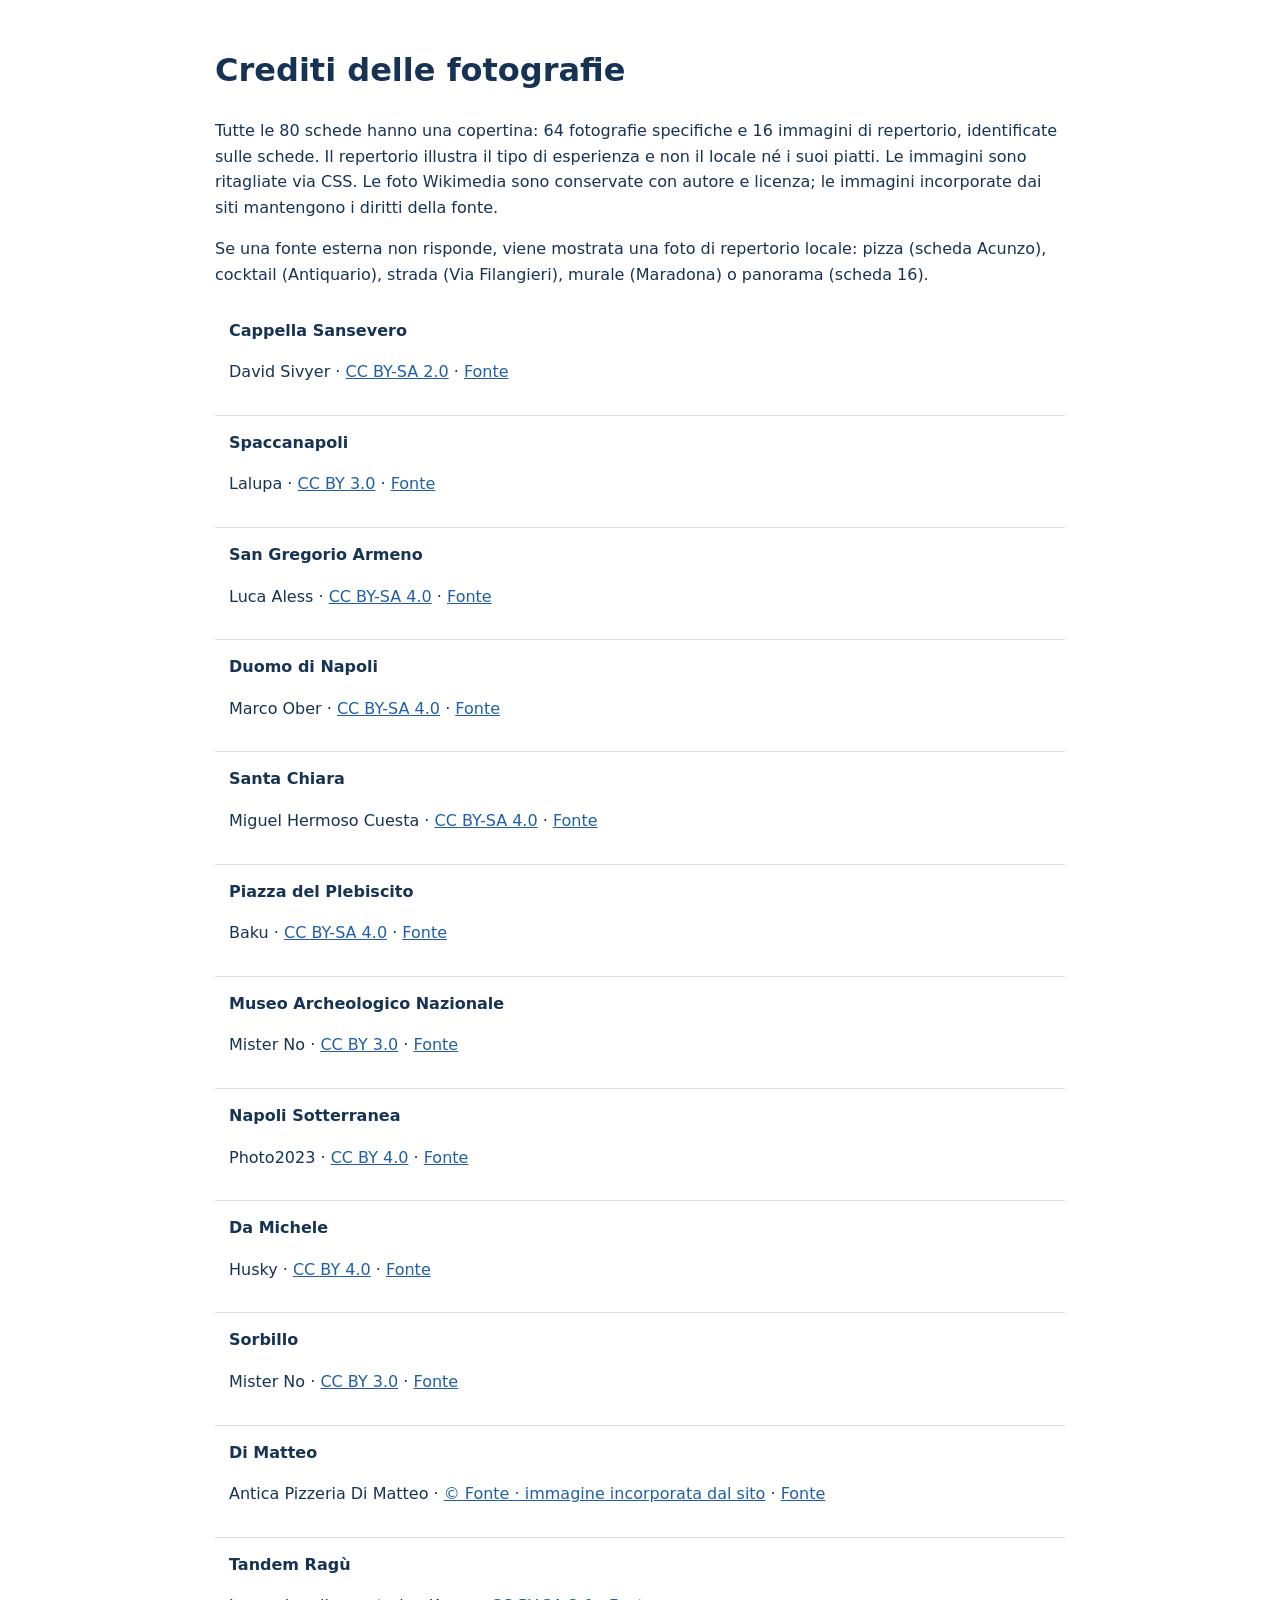
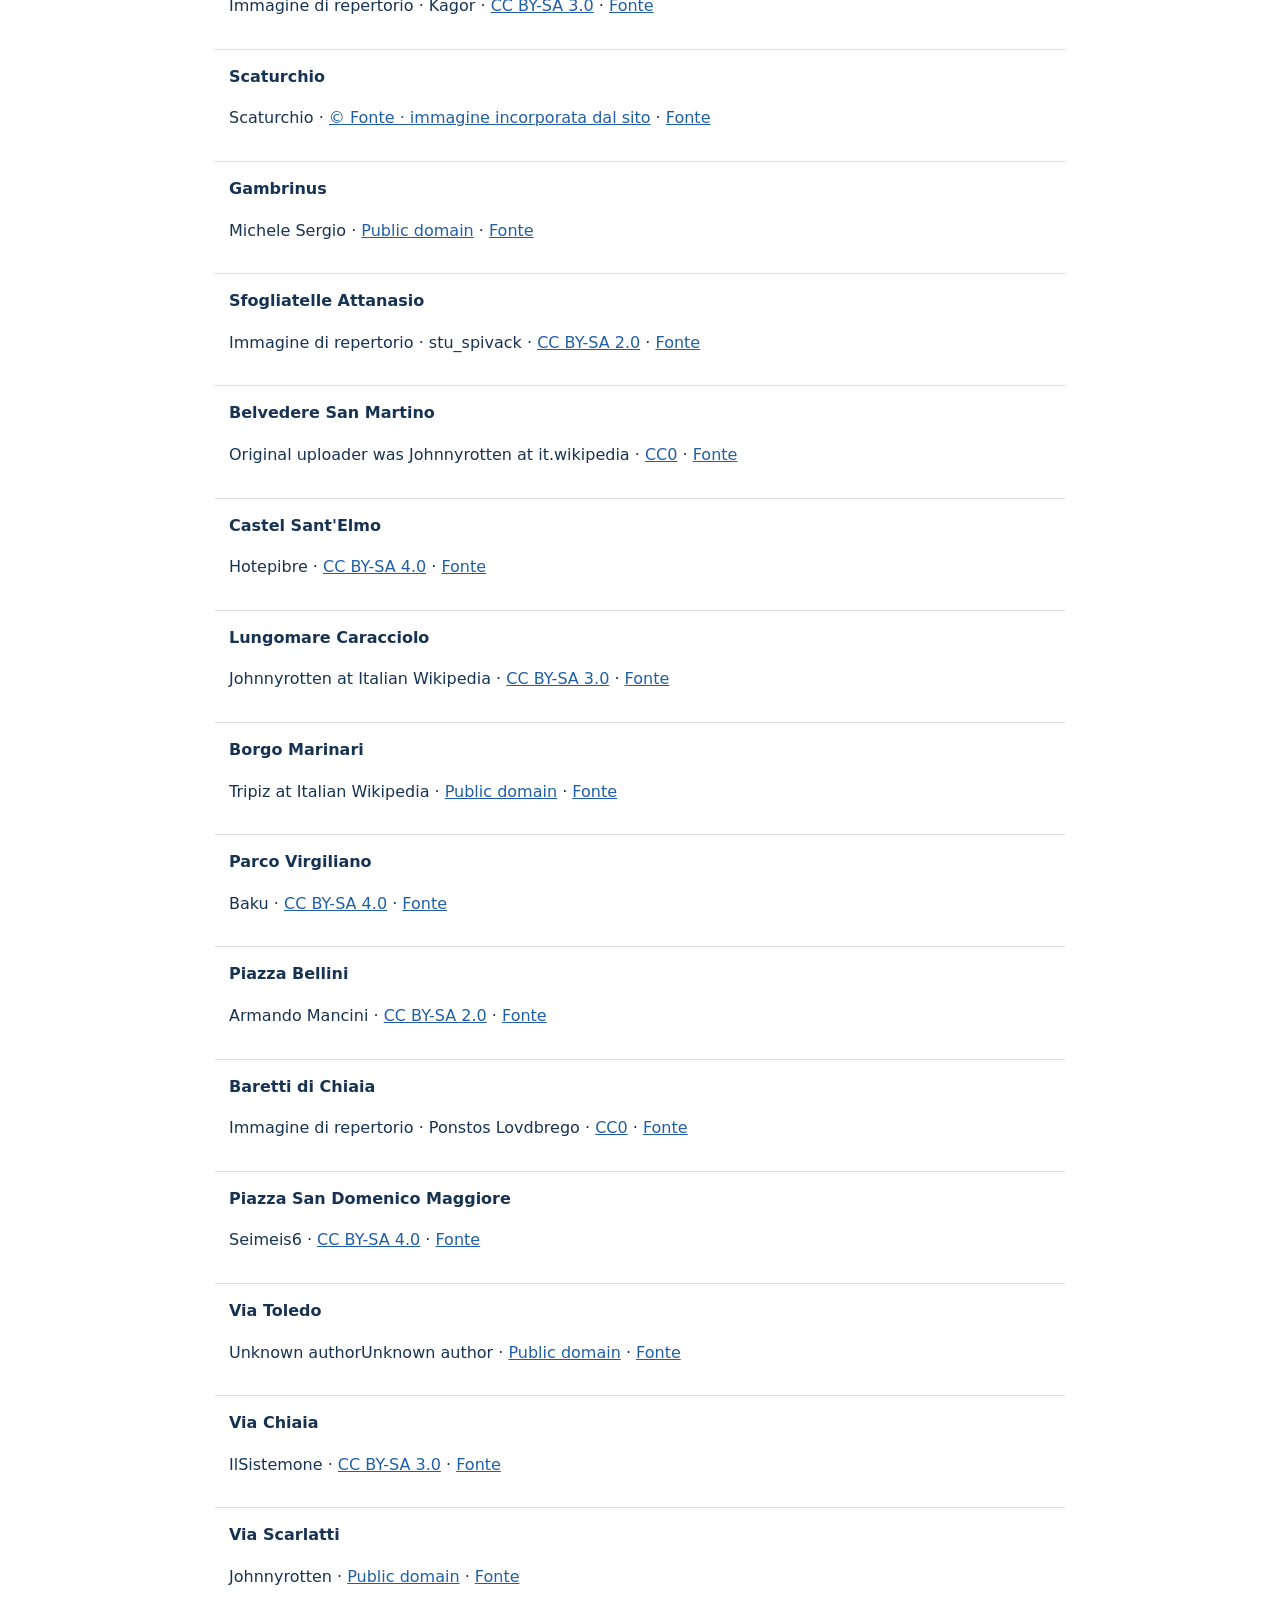
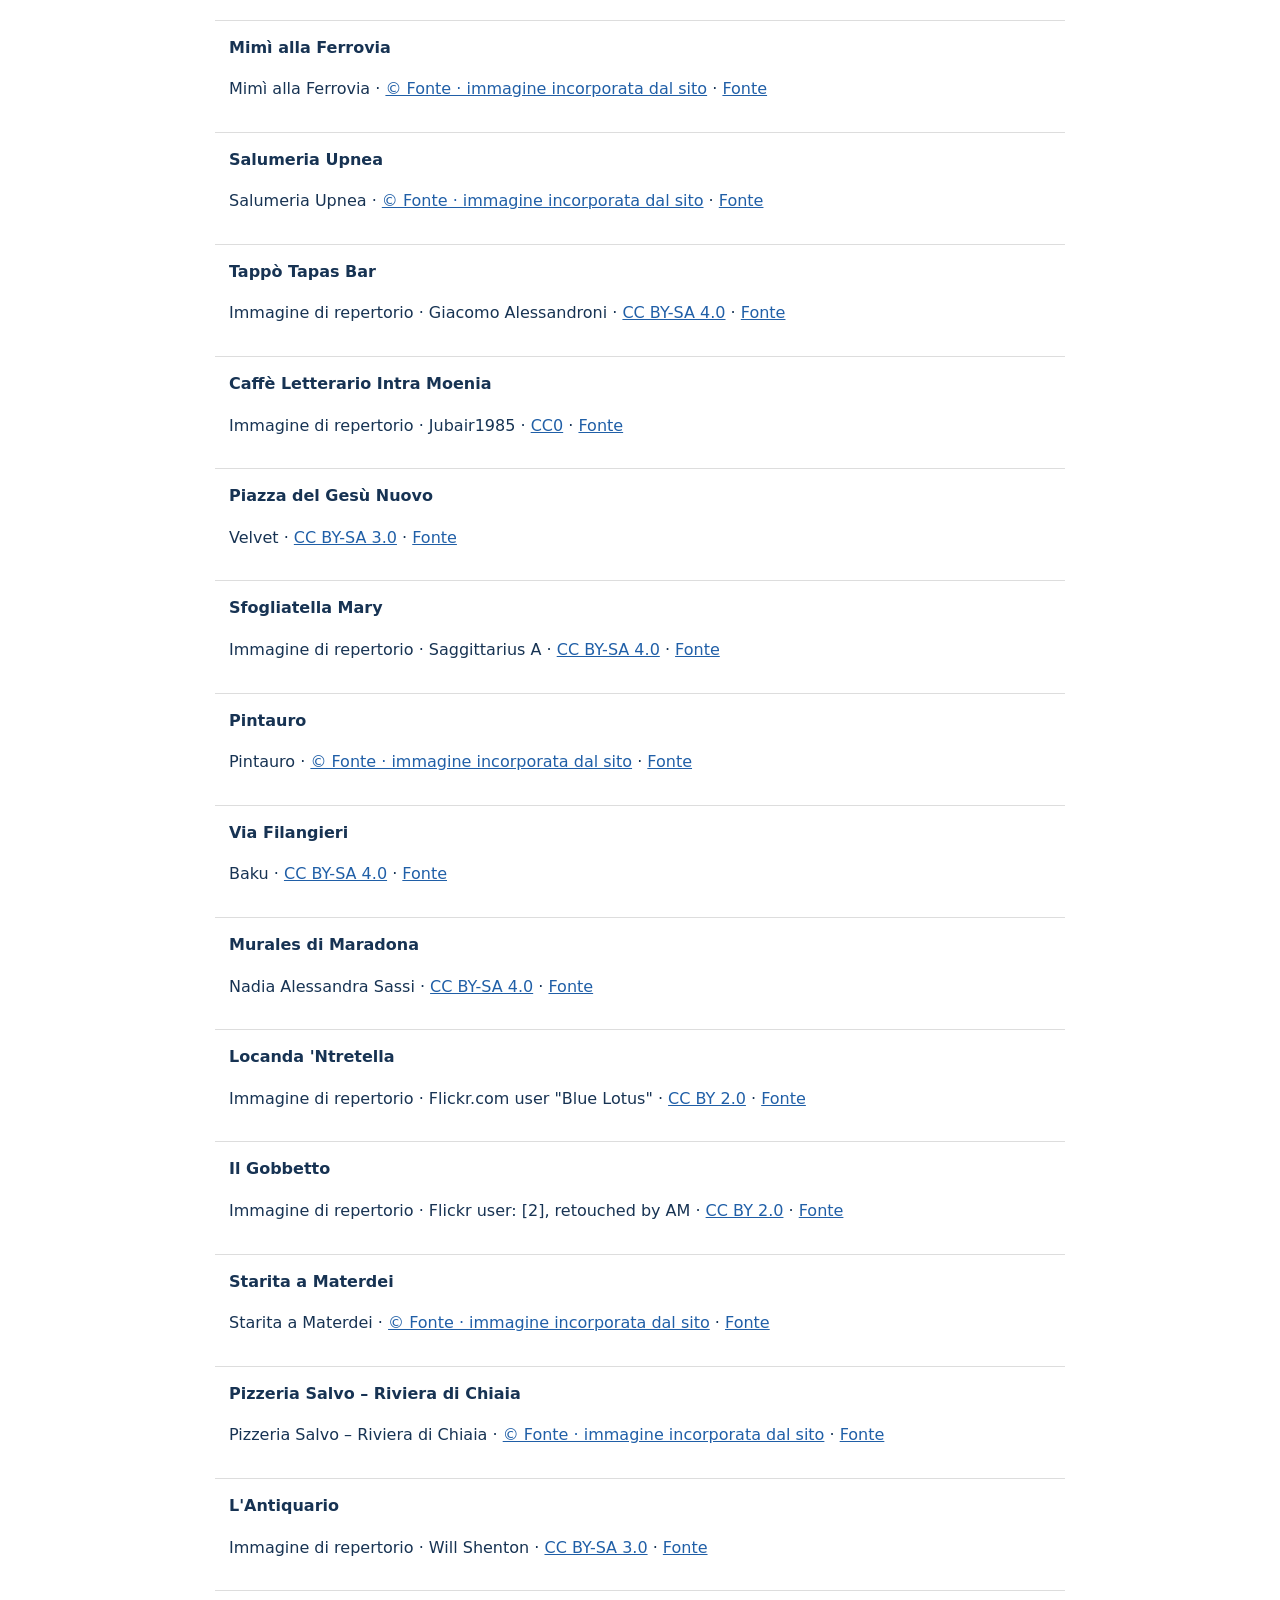
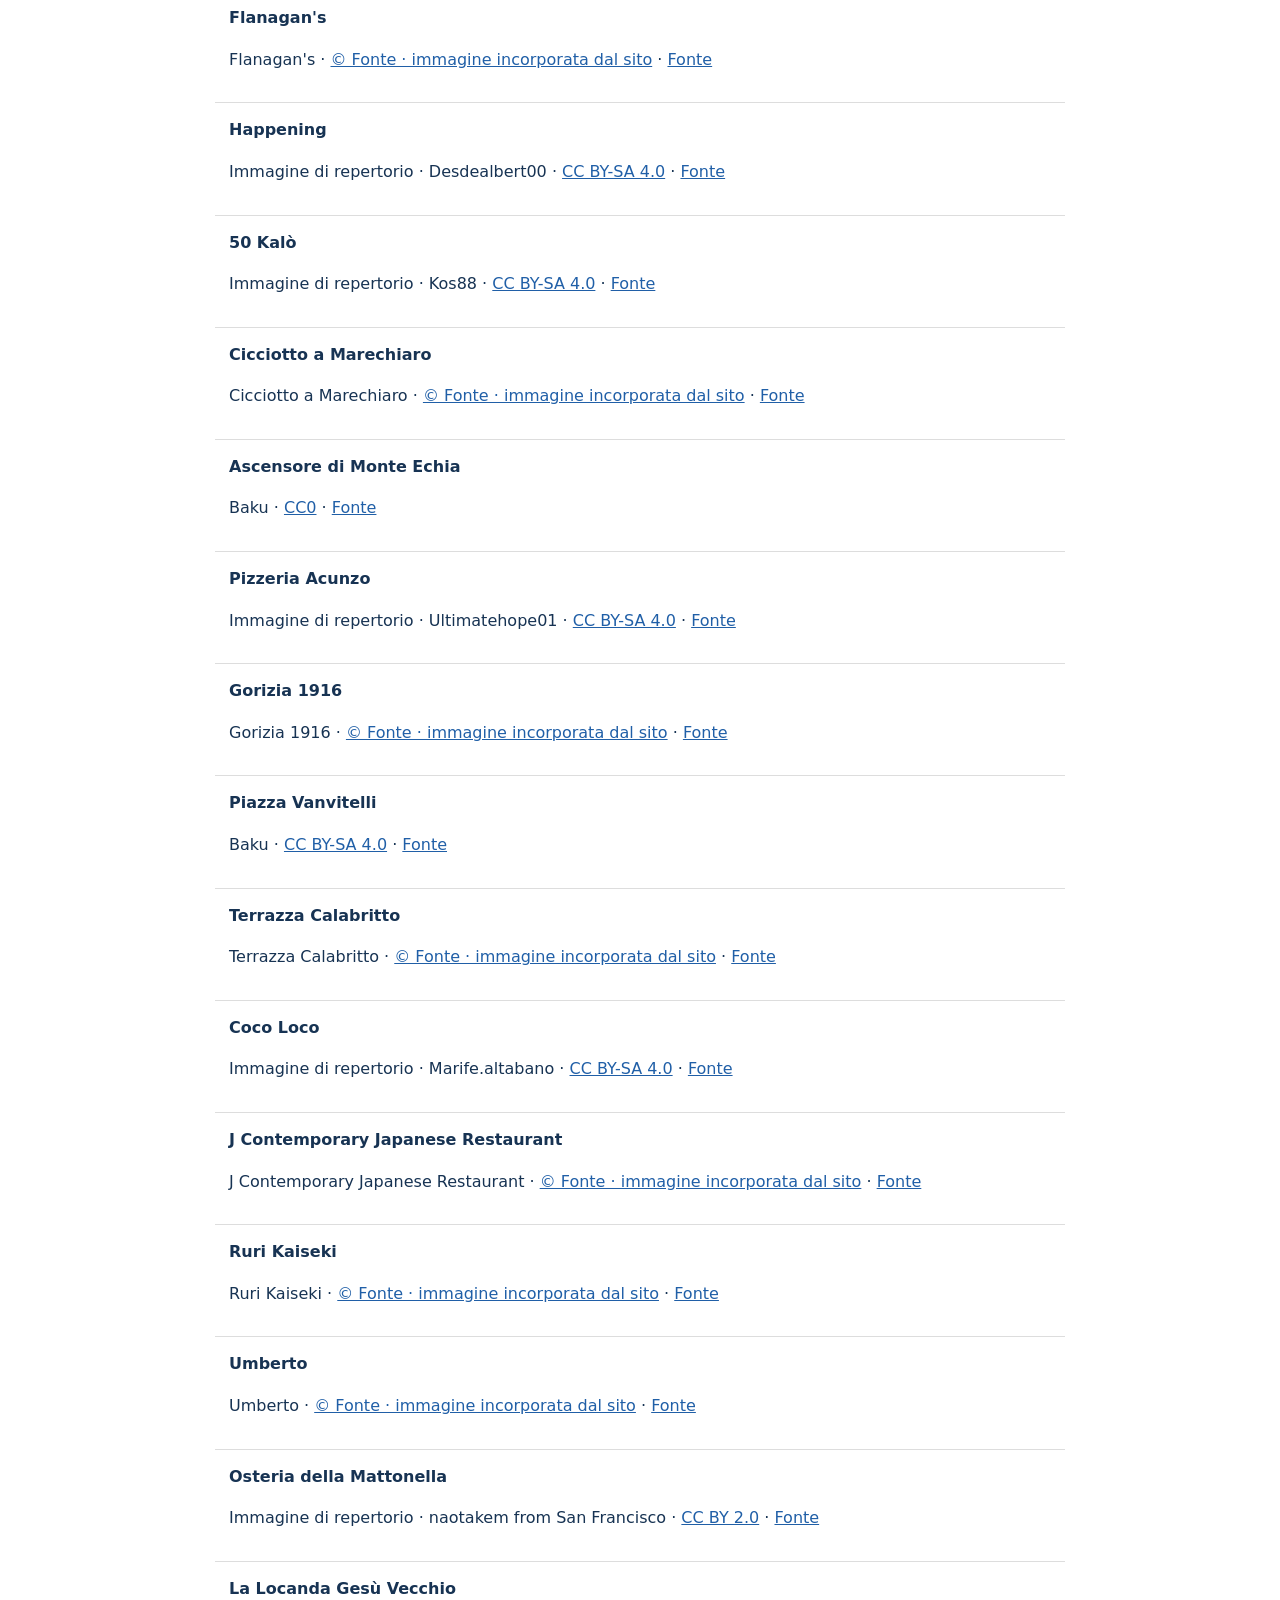
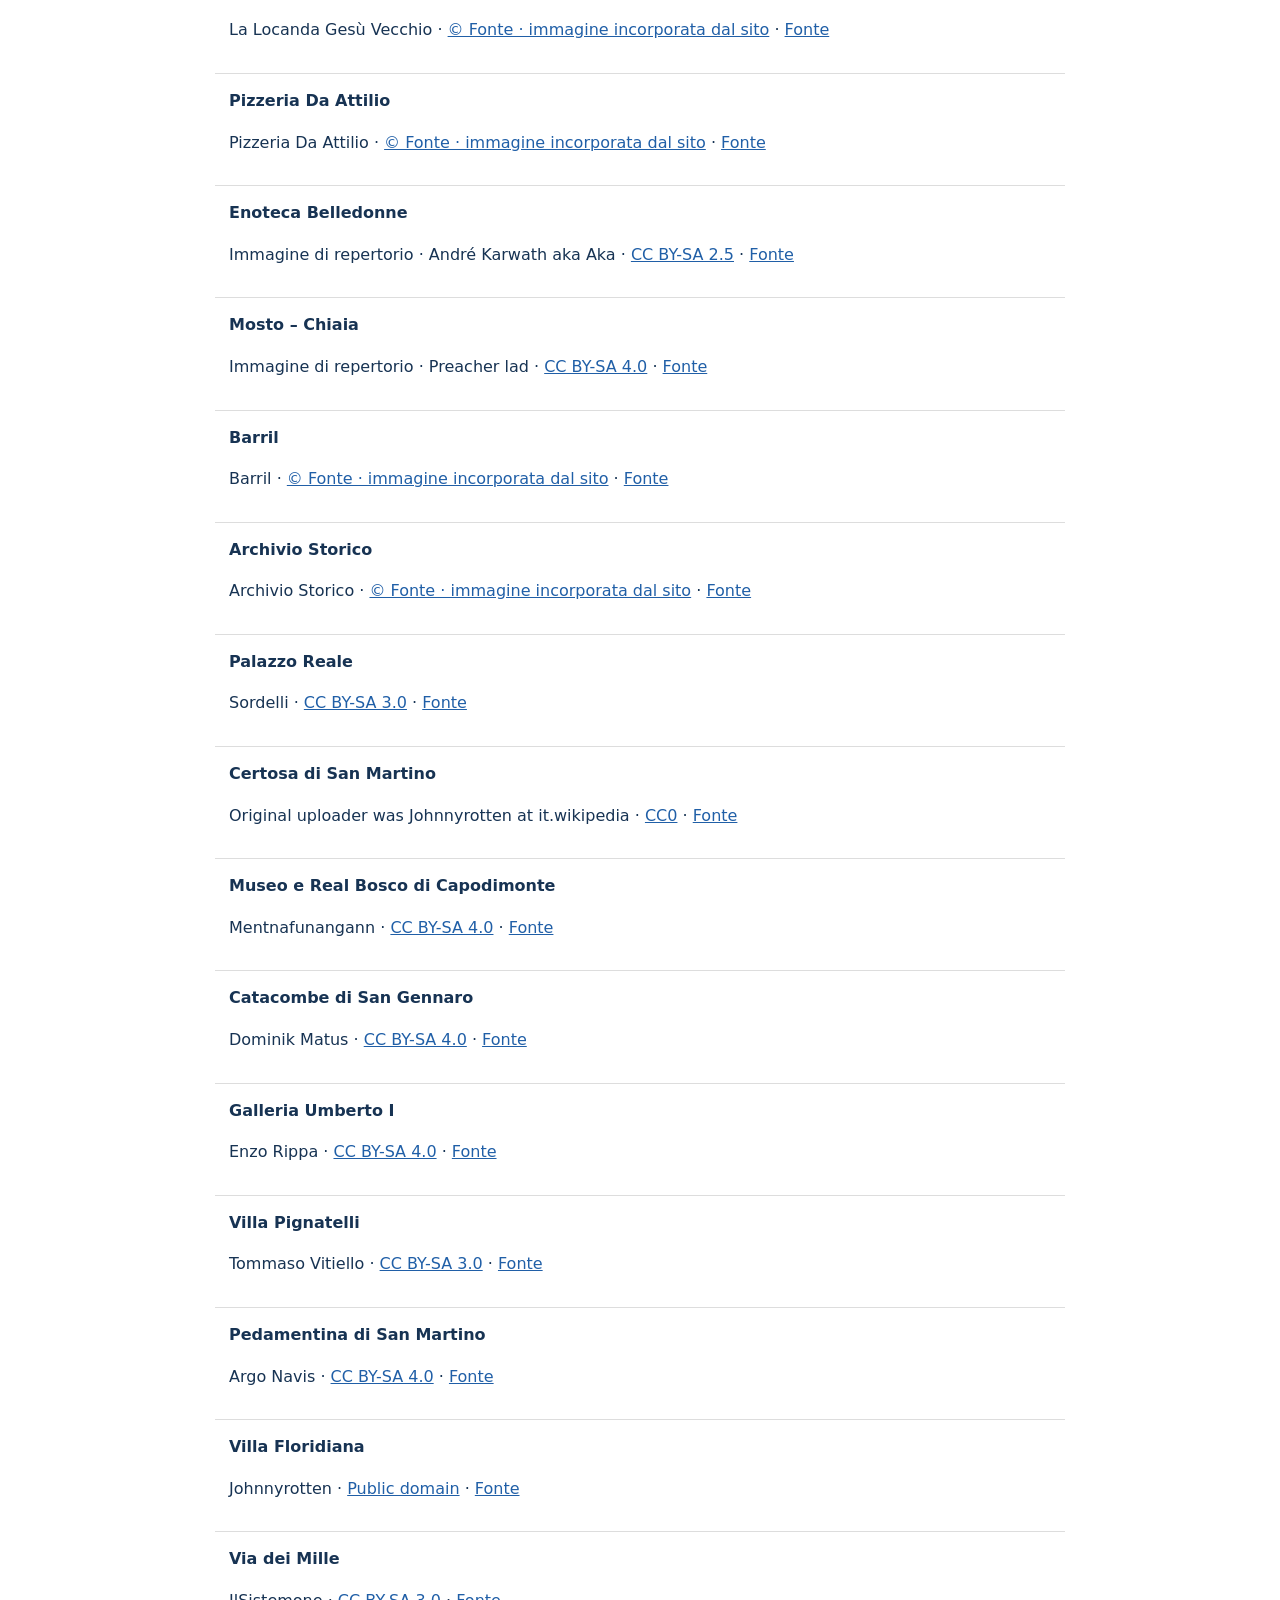
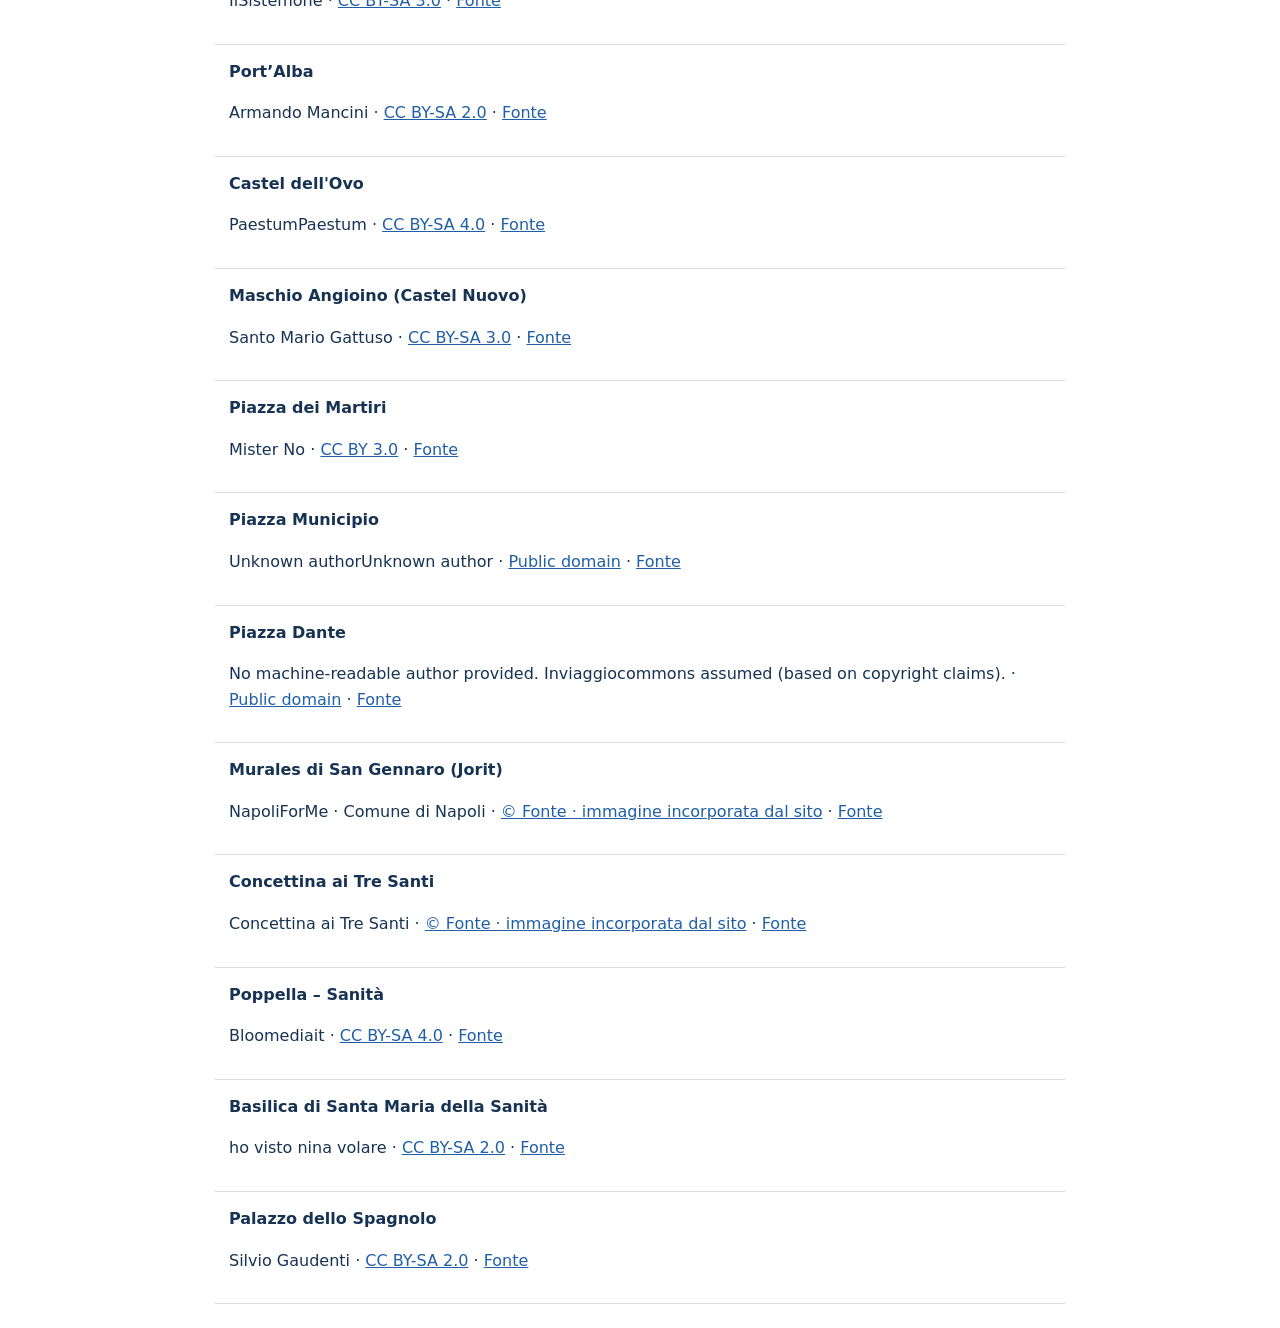
==== commit 7fb6a665: "Complete all 80 place covers with specific and stock photos" ====
--- a/crediti-foto.html
+++ b/crediti-foto.html
@@ -1 +1,2 @@
-<!doctype html><html lang="it"><meta charset="utf-8"><meta name="viewport" content="width=device-width,initial-scale=1"><title>Crediti foto</title><style>body{font:16px/1.6 system-ui;max-width:850px;margin:auto;padding:24px;color:#173353}article{padding:14px;border-bottom:1px solid #ddd}a{color:#205fa7}</style><h1>Crediti delle fotografie</h1><p>Fotografie specifiche del luogo o dei suoi piatti. Le foto Wikimedia sono conservate con autore e licenza; le immagini dei siti dei locali sono incorporate dalla fonte originale. Le schede senza foto specifica non mostrano foto della zona.</p><article id="photo-0"><strong>Cappella Sansevero</strong><p>David Sivyer · <a href="https://creativecommons.org/licenses/by-sa/2.0">CC BY-SA 2.0</a> · <a href="https://commons.wikimedia.org/wiki/File:Immagine_d%27insieme_2,_Cappella_Sansevero.jpg">Fonte</a></p></article><article id="photo-1"><strong>Spaccanapoli</strong><p>Lalupa · <a href="https://creativecommons.org/licenses/by/3.0">CC BY 3.0</a> · <a href="https://commons.wikimedia.org/wiki/File:Spaccanapoli_da_s_Elmo_1050131.JPG">Fonte</a></p></article><article id="photo-2"><strong>San Gregorio Armeno</strong><p>Luca Aless · <a href="https://creativecommons.org/licenses/by-sa/4.0">CC BY-SA 4.0</a> · <a href="https://commons.wikimedia.org/wiki/File:Napoli_-_Via_San_Gregorio_Armeno.JPG">Fonte</a></p></article><article id="photo-3"><strong>Duomo di Napoli</strong><p>Marco Ober · <a href="https://creativecommons.org/licenses/by-sa/4.0">CC BY-SA 4.0</a> · <a href="https://commons.wikimedia.org/wiki/File:Naples_Cathedral_-_Duomo_di_Napoli,_Fa%C3%A7ade_(5315-Pan).jpg">Fonte</a></p></article><article id="photo-4"><strong>Santa Chiara</strong><p>Miguel Hermoso Cuesta · <a href="https://creativecommons.org/licenses/by-sa/4.0">CC BY-SA 4.0</a> · <a href="https://commons.wikimedia.org/wiki/File:Certosa_Santa_Chiara_03.JPG">Fonte</a></p></article><article id="photo-5"><strong>Piazza del Plebiscito</strong><p>Baku · <a href="https://creativecommons.org/licenses/by-sa/4.0">CC BY-SA 4.0</a> · <a href="https://commons.wikimedia.org/wiki/File:P.Plebiscito_Napoli.jpg">Fonte</a></p></article><article id="photo-6"><strong>Museo Archeologico Nazionale</strong><p>Mister No · <a href="https://creativecommons.org/licenses/by/3.0">CC BY 3.0</a> · <a href="https://commons.wikimedia.org/wiki/File:Museo_Archeologico_Nazionale_di_Napoli_-_panoramio_(1).jpg">Fonte</a></p></article><article id="photo-7"><strong>Napoli Sotterranea</strong><p>Photo2023 · <a href="https://creativecommons.org/licenses/by/4.0">CC BY 4.0</a> · <a href="https://commons.wikimedia.org/wiki/File:Napoli_Sotterranea_1.jpg">Fonte</a></p></article><article id="photo-8"><strong>Da Michele</strong><p>Husky · <a href="https://creativecommons.org/licenses/by/4.0">CC BY 4.0</a> · <a href="https://commons.wikimedia.org/wiki/File:Pizzeria_Da_Michele,_Napoli.jpg">Fonte</a></p></article><article id="photo-9"><strong>Sorbillo</strong><p>Mister No · <a href="https://creativecommons.org/licenses/by/3.0">CC BY 3.0</a> · <a href="https://commons.wikimedia.org/wiki/File:Via_dei_Tribunali_-_Pizzeria_Gino_Sorbillo_-_panoramio.jpg">Fonte</a></p></article><article id="photo-12"><strong>Scaturchio</strong><p>Scaturchio · <a href="https://scaturchio.it/">© Fonte · immagine incorporata dal sito</a> · <a href="https://scaturchio.it/">Fonte</a></p></article><article id="photo-13"><strong>Gambrinus</strong><p>Michele Sergio · <a href="https://commons.wikimedia.org/wiki/File:Gambrinus01.jpg">Public domain</a> · <a href="https://commons.wikimedia.org/wiki/File:Gambrinus01.jpg">Fonte</a></p></article><article id="photo-15"><strong>Belvedere San Martino</strong><p>Original uploader was Johnnyrotten at it.wikipedia · <a href="http://creativecommons.org/publicdomain/zero/1.0/deed.en">CC0</a> · <a href="https://commons.wikimedia.org/wiki/File:Sant%27Elmo_e_San_Martino_Napoli3.jpg">Fonte</a></p></article><article id="photo-16"><strong>Castel Sant&#39;Elmo</strong><p>Hotepibre · <a href="https://creativecommons.org/licenses/by-sa/4.0">CC BY-SA 4.0</a> · <a href="https://commons.wikimedia.org/wiki/File:4433_SantElmo.jpg">Fonte</a></p></article><article id="photo-17"><strong>Lungomare Caracciolo</strong><p>Johnnyrotten at Italian Wikipedia · <a href="http://creativecommons.org/licenses/by-sa/3.0/">CC BY-SA 3.0</a> · <a href="https://commons.wikimedia.org/wiki/File:Via_Caracciolo_100_3932.JPG">Fonte</a></p></article><article id="photo-18"><strong>Borgo Marinari</strong><p>Tripiz at Italian Wikipedia · <a href="https://commons.wikimedia.org/wiki/File:Borgo_marinari.JPG">Public domain</a> · <a href="https://commons.wikimedia.org/wiki/File:Borgo_marinari.JPG">Fonte</a></p></article><article id="photo-19"><strong>Parco Virgiliano</strong><p>Baku · <a href="https://creativecommons.org/licenses/by-sa/4.0">CC BY-SA 4.0</a> · <a href="https://commons.wikimedia.org/wiki/File:IngressoVir.jpg">Fonte</a></p></article><article id="photo-20"><strong>Piazza Bellini</strong><p>Armando Mancini · <a href="https://creativecommons.org/licenses/by-sa/2.0">CC BY-SA 2.0</a> · <a href="https://commons.wikimedia.org/wiki/File:Napoli_-_Panoramica_su_Piazza_Bellini.jpg">Fonte</a></p></article><article id="photo-22"><strong>Piazza San Domenico Maggiore</strong><p>Seimeis6 · <a href="https://creativecommons.org/licenses/by-sa/4.0">CC BY-SA 4.0</a> · <a href="https://commons.wikimedia.org/wiki/File:Napoli_-_piazza_San_Domenico_Maggiore_e_guglia.jpg">Fonte</a></p></article><article id="photo-23"><strong>Via Toledo</strong><p>Unknown authorUnknown author · <a href="https://commons.wikimedia.org/wiki/File:Napoli_-_Toledo_aka_Via_Roma.jpg">Public domain</a> · <a href="https://commons.wikimedia.org/wiki/File:Napoli_-_Toledo_aka_Via_Roma.jpg">Fonte</a></p></article><article id="photo-24"><strong>Via Chiaia</strong><p>IlSistemone · <a href="https://creativecommons.org/licenses/by-sa/3.0">CC BY-SA 3.0</a> · <a href="https://commons.wikimedia.org/wiki/File:ViaChiaiaNapoli.jpg">Fonte</a></p></article><article id="photo-25"><strong>Via Scarlatti</strong><p>Johnnyrotten · <a href="https://commons.wikimedia.org/wiki/File:Napoli,_Vomero_-_Via_Alessandro_Scarlatti_by_night_1.JPG">Public domain</a> · <a href="https://commons.wikimedia.org/wiki/File:Napoli,_Vomero_-_Via_Alessandro_Scarlatti_by_night_1.JPG">Fonte</a></p></article><article id="photo-26"><strong>Mimì alla Ferrovia</strong><p>Mimì alla Ferrovia · <a href="https://www.mimiallaferrovia.it/">© Fonte · immagine incorporata dal sito</a> · <a href="https://www.mimiallaferrovia.it/">Fonte</a></p></article><article id="photo-27"><strong>Salumeria Upnea</strong><p>Salumeria Upnea · <a href="https://www.upnea.it/">© Fonte · immagine incorporata dal sito</a> · <a href="https://www.upnea.it/">Fonte</a></p></article><article id="photo-30"><strong>Piazza del Gesù Nuovo</strong><p>Velvet · <a href="https://creativecommons.org/licenses/by-sa/3.0">CC BY-SA 3.0</a> · <a href="https://commons.wikimedia.org/wiki/File:Naples_piazza_gesu_nuovo.JPG">Fonte</a></p></article><article id="photo-32"><strong>Pintauro</strong><p>Pintauro · <a href="https://www.pasticceriapintauro1785.it/">© Fonte · immagine incorporata dal sito</a> · <a href="https://www.pasticceriapintauro1785.it/">Fonte</a></p></article><article id="photo-37"><strong>Starita a Materdei</strong><p>Starita a Materdei · <a href="https://pizzeriestarita.it/">© Fonte · immagine incorporata dal sito</a> · <a href="https://pizzeriestarita.it/">Fonte</a></p></article><article id="photo-38"><strong>Pizzeria Salvo – Riviera di Chiaia</strong><p>Pizzeria Salvo – Riviera di Chiaia · <a href="https://www.pizzeriasalvo.it/">© Fonte · immagine incorporata dal sito</a> · <a href="https://www.pizzeriasalvo.it/">Fonte</a></p></article><article id="photo-40"><strong>Flanagan&#39;s</strong><p>Flanagan&#39;s · <a href="https://mtmagazine.it/inserzioni/flanagans/">© Fonte · immagine incorporata dal sito</a> · <a href="https://mtmagazine.it/inserzioni/flanagans/">Fonte</a></p></article><article id="photo-43"><strong>Cicciotto a Marechiaro</strong><p>Cicciotto a Marechiaro · <a href="https://www.trattoriadacicciotto.it/">© Fonte · immagine incorporata dal sito</a> · <a href="https://www.trattoriadacicciotto.it/">Fonte</a></p></article><article id="photo-44"><strong>Ascensore di Monte Echia</strong><p>Baku · <a href="http://creativecommons.org/publicdomain/zero/1.0/deed.en">CC0</a> · <a href="https://commons.wikimedia.org/wiki/File:Monte_Echia,_Napoli,_Italia_-_2024.jpg">Fonte</a></p></article><article id="photo-46"><strong>Gorizia 1916</strong><p>Gorizia 1916 · <a href="https://www.gorizia1916.com/about/">© Fonte · immagine incorporata dal sito</a> · <a href="https://www.gorizia1916.com/about/">Fonte</a></p></article><article id="photo-47"><strong>Piazza Vanvitelli</strong><p>Baku · <a href="https://creativecommons.org/licenses/by-sa/4.0">CC BY-SA 4.0</a> · <a href="https://commons.wikimedia.org/wiki/File:PVanvitelli.jpg">Fonte</a></p></article><article id="photo-48"><strong>Terrazza Calabritto</strong><p>Terrazza Calabritto · <a href="https://napoli.terrazzacalabritto.it/">© Fonte · immagine incorporata dal sito</a> · <a href="https://napoli.terrazzacalabritto.it/">Fonte</a></p></article><article id="photo-50"><strong>J Contemporary Japanese Restaurant</strong><p>J Contemporary Japanese Restaurant · <a href="https://j-japaneserestaurant.com/ristoranti/j-japanese-restaurant-napoli/">© Fonte · immagine incorporata dal sito</a> · <a href="https://j-japaneserestaurant.com/ristoranti/j-japanese-restaurant-napoli/">Fonte</a></p></article><article id="photo-51"><strong>Ruri Kaiseki</strong><p>Ruri Kaiseki · <a href="https://www.ruriexperience.com/ruri-kaiseki/">© Fonte · immagine incorporata dal sito</a> · <a href="https://www.ruriexperience.com/ruri-kaiseki/">Fonte</a></p></article><article id="photo-52"><strong>Umberto</strong><p>Umberto · <a href="https://www.umberto.it/it/">© Fonte · immagine incorporata dal sito</a> · <a href="https://www.umberto.it/it/">Fonte</a></p></article><article id="photo-54"><strong>La Locanda Gesù Vecchio</strong><p>La Locanda Gesù Vecchio · <a href="https://www.lalocandagesuvecchionapoli.it/">© Fonte · immagine incorporata dal sito</a> · <a href="https://www.lalocandagesuvecchionapoli.it/">Fonte</a></p></article><article id="photo-55"><strong>Pizzeria Da Attilio</strong><p>Pizzeria Da Attilio · <a href="https://www.pizzeriadattilio.it/">© Fonte · immagine incorporata dal sito</a> · <a href="https://www.pizzeriadattilio.it/">Fonte</a></p></article><article id="photo-58"><strong>Barril</strong><p>Barril · <a href="https://www.barril.it/">© Fonte · immagine incorporata dal sito</a> · <a href="https://www.barril.it/">Fonte</a></p></article><article id="photo-59"><strong>Archivio Storico</strong><p>Archivio Storico · <a href="https://www.cocktailreporter.com/bars/archivio-storico/">© Fonte · immagine incorporata dal sito</a> · <a href="https://www.cocktailreporter.com/bars/archivio-storico/">Fonte</a></p></article><article id="photo-60"><strong>Palazzo Reale</strong><p>Sordelli · <a href="https://creativecommons.org/licenses/by-sa/3.0">CC BY-SA 3.0</a> · <a href="https://commons.wikimedia.org/wiki/File:Palazzo_Reale_di_Napoli_(cropped).jpg">Fonte</a></p></article><article id="photo-61"><strong>Certosa di San Martino</strong><p>Original uploader was Johnnyrotten at it.wikipedia · <a href="http://creativecommons.org/publicdomain/zero/1.0/deed.en">CC0</a> · <a href="https://commons.wikimedia.org/wiki/File:Sant%27Elmo_e_San_Martino_Napoli3.jpg">Fonte</a></p></article><article id="photo-62"><strong>Museo e Real Bosco di Capodimonte</strong><p>Mentnafunangann · <a href="https://creativecommons.org/licenses/by-sa/4.0">CC BY-SA 4.0</a> · <a href="https://commons.wikimedia.org/wiki/File:Reggia_di_Capodimonte_1.JPG">Fonte</a></p></article><article id="photo-63"><strong>Catacombe di San Gennaro</strong><p>Dominik Matus · <a href="https://creativecommons.org/licenses/by-sa/4.0">CC BY-SA 4.0</a> · <a href="https://commons.wikimedia.org/wiki/File:Catacombe_di_San_Gennaro_023.jpg">Fonte</a></p></article><article id="photo-64"><strong>Galleria Umberto I</strong><p>Enzo Rippa · <a href="https://creativecommons.org/licenses/by-sa/4.0">CC BY-SA 4.0</a> · <a href="https://commons.wikimedia.org/wiki/File:Galleria_Umberto_I_ingresso_da_via_Santa_Brigida.jpg">Fonte</a></p></article><article id="photo-65"><strong>Villa Pignatelli</strong><p>Tommaso Vitiello · <a href="https://creativecommons.org/licenses/by-sa/3.0">CC BY-SA 3.0</a> · <a href="https://commons.wikimedia.org/wiki/File:Museo_Pignatelli_(_veduta_dai_giardini).JPG">Fonte</a></p></article><article id="photo-66"><strong>Pedamentina di San Martino</strong><p>Argo Navis · <a href="https://creativecommons.org/licenses/by-sa/4.0">CC BY-SA 4.0</a> · <a href="https://commons.wikimedia.org/wiki/File:Pedamentina_a_San_Martino,_Naples_20230622_02.jpg">Fonte</a></p></article><article id="photo-67"><strong>Villa Floridiana</strong><p>Johnnyrotten · <a href="https://commons.wikimedia.org/wiki/File:Villa_Floridiana,_Napoli_100_5956.jpg">Public domain</a> · <a href="https://commons.wikimedia.org/wiki/File:Villa_Floridiana,_Napoli_100_5956.jpg">Fonte</a></p></article><article id="photo-69"><strong>Port’Alba</strong><p>Armando Mancini · <a href="https://creativecommons.org/licenses/by-sa/2.0">CC BY-SA 2.0</a> · <a href="https://commons.wikimedia.org/wiki/File:Napoli_-_Port%27Alba.jpg">Fonte</a></p></article><article id="photo-70"><strong>Castel dell&#39;Ovo</strong><p>PaestumPaestum · <a href="https://creativecommons.org/licenses/by-sa/4.0">CC BY-SA 4.0</a> · <a href="https://commons.wikimedia.org/wiki/File:Castel_dell%27_Ovo.jpg">Fonte</a></p></article><article id="photo-71"><strong>Maschio Angioino (Castel Nuovo)</strong><p>Santo Mario Gattuso · <a href="https://creativecommons.org/licenses/by-sa/3.0">CC BY-SA 3.0</a> · <a href="https://commons.wikimedia.org/wiki/File:Maschio_angioino1.JPG">Fonte</a></p></article><article id="photo-72"><strong>Piazza dei Martiri</strong><p>Mister No · <a href="https://creativecommons.org/licenses/by/3.0">CC BY 3.0</a> · <a href="https://commons.wikimedia.org/wiki/File:Piazza_dei_Martiri_-_Unione_Industriali_Napoli_-_panoramio.jpg">Fonte</a></p></article><article id="photo-73"><strong>Piazza Municipio</strong><p>Unknown authorUnknown author · <a href="https://commons.wikimedia.org/wiki/File:Napoli,_Piazza_Municipio_13.jpg">Public domain</a> · <a href="https://commons.wikimedia.org/wiki/File:Napoli,_Piazza_Municipio_13.jpg">Fonte</a></p></article><article id="photo-74"><strong>Piazza Dante</strong><p>No machine-readable author provided. Inviaggiocommons assumed (based on copyright claims). · <a href="https://commons.wikimedia.org/wiki/File:Piazza_Dante.jpg">Public domain</a> · <a href="https://commons.wikimedia.org/wiki/File:Piazza_Dante.jpg">Fonte</a></p></article><article id="photo-76"><strong>Concettina ai Tre Santi</strong><p>Concettina ai Tre Santi · <a href="https://www.concettinaaitresanti.com/">© Fonte · immagine incorporata dal sito</a> · <a href="https://www.concettinaaitresanti.com/">Fonte</a></p></article><article id="photo-77"><strong>Poppella – Sanità</strong><p>Bloomediait · <a href="https://creativecommons.org/licenses/by-sa/4.0">CC BY-SA 4.0</a> · <a href="https://commons.wikimedia.org/wiki/File:Poppella_Esterno_negozio.jpg">Fonte</a></p></article><article id="photo-78"><strong>Basilica di Santa Maria della Sanità</strong><p>ho visto nina volare · <a href="https://creativecommons.org/licenses/by-sa/2.0">CC BY-SA 2.0</a> · <a href="https://commons.wikimedia.org/wiki/File:Santa_Maria_della_Sanit%C3%A0_2012.jpg">Fonte</a></p></article><article id="photo-79"><strong>Palazzo dello Spagnolo</strong><p>Silvio Gaudenti · <a href="https://creativecommons.org/licenses/by-sa/2.0">CC BY-SA 2.0</a> · <a href="https://commons.wikimedia.org/wiki/File:Palazzo_dello_Spagnuolo_(2).jpg">Fonte</a></p></article></html>+<!doctype html><html lang="it"><meta charset="utf-8"><meta name="viewport" content="width=device-width,initial-scale=1"><title>Crediti foto</title><style>body{font:16px/1.6 system-ui;max-width:850px;margin:auto;padding:24px;color:#173353}article{padding:14px;border-bottom:1px solid #ddd}a{color:#205fa7}</style><h1>Crediti delle fotografie</h1><p>Tutte le 80 schede hanno una copertina: 64 fotografie specifiche e 16 immagini di repertorio, identificate sulle schede. Il repertorio illustra il tipo di esperienza e non il locale né i suoi piatti. Le immagini sono ritagliate via CSS. Le foto Wikimedia sono conservate con autore e licenza; le immagini incorporate dai siti mantengono i diritti della fonte.</p><p>Se una fonte esterna non risponde, viene mostrata una foto di repertorio locale: pizza (scheda Acunzo), cocktail (Antiquario), strada (Via Filangieri), murale (Maradona) o panorama (scheda 16).</p><article id="photo-0"><strong>Cappella Sansevero</strong><p>David Sivyer · <a href="https://creativecommons.org/licenses/by-sa/2.0">CC BY-SA 2.0</a> · <a href="https://commons.wikimedia.org/wiki/File:Immagine_d%27insieme_2,_Cappella_Sansevero.jpg">Fonte</a></p></article><article id="photo-1"><strong>Spaccanapoli</strong><p>Lalupa · <a href="https://creativecommons.org/licenses/by/3.0">CC BY 3.0</a> · <a href="https://commons.wikimedia.org/wiki/File:Spaccanapoli_da_s_Elmo_1050131.JPG">Fonte</a></p></article><article id="photo-2"><strong>San Gregorio Armeno</strong><p>Luca Aless · <a href="https://creativecommons.org/licenses/by-sa/4.0">CC BY-SA 4.0</a> · <a href="https://commons.wikimedia.org/wiki/File:Napoli_-_Via_San_Gregorio_Armeno.JPG">Fonte</a></p></article><article id="photo-3"><strong>Duomo di Napoli</strong><p>Marco Ober · <a href="https://creativecommons.org/licenses/by-sa/4.0">CC BY-SA 4.0</a> · <a href="https://commons.wikimedia.org/wiki/File:Naples_Cathedral_-_Duomo_di_Napoli,_Fa%C3%A7ade_(5315-Pan).jpg">Fonte</a></p></article><article id="photo-4"><strong>Santa Chiara</strong><p>Miguel Hermoso Cuesta · <a href="https://creativecommons.org/licenses/by-sa/4.0">CC BY-SA 4.0</a> · <a href="https://commons.wikimedia.org/wiki/File:Certosa_Santa_Chiara_03.JPG">Fonte</a></p></article><article id="photo-5"><strong>Piazza del Plebiscito</strong><p>Baku · <a href="https://creativecommons.org/licenses/by-sa/4.0">CC BY-SA 4.0</a> · <a href="https://commons.wikimedia.org/wiki/File:P.Plebiscito_Napoli.jpg">Fonte</a></p></article><article id="photo-6"><strong>Museo Archeologico Nazionale</strong><p>Mister No · <a href="https://creativecommons.org/licenses/by/3.0">CC BY 3.0</a> · <a href="https://commons.wikimedia.org/wiki/File:Museo_Archeologico_Nazionale_di_Napoli_-_panoramio_(1).jpg">Fonte</a></p></article><article id="photo-7"><strong>Napoli Sotterranea</strong><p>Photo2023 · <a href="https://creativecommons.org/licenses/by/4.0">CC BY 4.0</a> · <a href="https://commons.wikimedia.org/wiki/File:Napoli_Sotterranea_1.jpg">Fonte</a></p></article><article id="photo-8"><strong>Da Michele</strong><p>Husky · <a href="https://creativecommons.org/licenses/by/4.0">CC BY 4.0</a> · <a href="https://commons.wikimedia.org/wiki/File:Pizzeria_Da_Michele,_Napoli.jpg">Fonte</a></p></article><article id="photo-9"><strong>Sorbillo</strong><p>Mister No · <a href="https://creativecommons.org/licenses/by/3.0">CC BY 3.0</a> · <a href="https://commons.wikimedia.org/wiki/File:Via_dei_Tribunali_-_Pizzeria_Gino_Sorbillo_-_panoramio.jpg">Fonte</a></p></article><article id="photo-10"><strong>Di Matteo</strong><p>Antica Pizzeria Di Matteo · <a href="https://anticapizzeriadimatteo.it/">© Fonte · immagine incorporata dal sito</a> · <a href="https://anticapizzeriadimatteo.it/">Fonte</a></p></article><article id="photo-11"><strong>Tandem Ragù</strong><p>Immagine di repertorio · Kagor · <a href="http://creativecommons.org/licenses/by-sa/3.0/">CC BY-SA 3.0</a> · <a href="https://commons.wikimedia.org/wiki/File:Ragu_alla_napoletana_008.jpg">Fonte</a></p></article><article id="photo-12"><strong>Scaturchio</strong><p>Scaturchio · <a href="https://scaturchio.it/">© Fonte · immagine incorporata dal sito</a> · <a href="https://scaturchio.it/">Fonte</a></p></article><article id="photo-13"><strong>Gambrinus</strong><p>Michele Sergio · <a href="https://commons.wikimedia.org/wiki/File:Gambrinus01.jpg">Public domain</a> · <a href="https://commons.wikimedia.org/wiki/File:Gambrinus01.jpg">Fonte</a></p></article><article id="photo-14"><strong>Sfogliatelle Attanasio</strong><p>Immagine di repertorio · stu_spivack · <a href="https://creativecommons.org/licenses/by-sa/2.0">CC BY-SA 2.0</a> · <a href="https://commons.wikimedia.org/wiki/File:Sfogliatelle_on_plate.jpg">Fonte</a></p></article><article id="photo-15"><strong>Belvedere San Martino</strong><p>Original uploader was Johnnyrotten at it.wikipedia · <a href="http://creativecommons.org/publicdomain/zero/1.0/deed.en">CC0</a> · <a href="https://commons.wikimedia.org/wiki/File:Sant%27Elmo_e_San_Martino_Napoli3.jpg">Fonte</a></p></article><article id="photo-16"><strong>Castel Sant&#39;Elmo</strong><p>Hotepibre · <a href="https://creativecommons.org/licenses/by-sa/4.0">CC BY-SA 4.0</a> · <a href="https://commons.wikimedia.org/wiki/File:4433_SantElmo.jpg">Fonte</a></p></article><article id="photo-17"><strong>Lungomare Caracciolo</strong><p>Johnnyrotten at Italian Wikipedia · <a href="http://creativecommons.org/licenses/by-sa/3.0/">CC BY-SA 3.0</a> · <a href="https://commons.wikimedia.org/wiki/File:Via_Caracciolo_100_3932.JPG">Fonte</a></p></article><article id="photo-18"><strong>Borgo Marinari</strong><p>Tripiz at Italian Wikipedia · <a href="https://commons.wikimedia.org/wiki/File:Borgo_marinari.JPG">Public domain</a> · <a href="https://commons.wikimedia.org/wiki/File:Borgo_marinari.JPG">Fonte</a></p></article><article id="photo-19"><strong>Parco Virgiliano</strong><p>Baku · <a href="https://creativecommons.org/licenses/by-sa/4.0">CC BY-SA 4.0</a> · <a href="https://commons.wikimedia.org/wiki/File:IngressoVir.jpg">Fonte</a></p></article><article id="photo-20"><strong>Piazza Bellini</strong><p>Armando Mancini · <a href="https://creativecommons.org/licenses/by-sa/2.0">CC BY-SA 2.0</a> · <a href="https://commons.wikimedia.org/wiki/File:Napoli_-_Panoramica_su_Piazza_Bellini.jpg">Fonte</a></p></article><article id="photo-21"><strong>Baretti di Chiaia</strong><p>Immagine di repertorio · Ponstos Lovdbrego · <a href="http://creativecommons.org/publicdomain/zero/1.0/deed.en">CC0</a> · <a href="https://commons.wikimedia.org/wiki/File:Venice_spritz.jpg">Fonte</a></p></article><article id="photo-22"><strong>Piazza San Domenico Maggiore</strong><p>Seimeis6 · <a href="https://creativecommons.org/licenses/by-sa/4.0">CC BY-SA 4.0</a> · <a href="https://commons.wikimedia.org/wiki/File:Napoli_-_piazza_San_Domenico_Maggiore_e_guglia.jpg">Fonte</a></p></article><article id="photo-23"><strong>Via Toledo</strong><p>Unknown authorUnknown author · <a href="https://commons.wikimedia.org/wiki/File:Napoli_-_Toledo_aka_Via_Roma.jpg">Public domain</a> · <a href="https://commons.wikimedia.org/wiki/File:Napoli_-_Toledo_aka_Via_Roma.jpg">Fonte</a></p></article><article id="photo-24"><strong>Via Chiaia</strong><p>IlSistemone · <a href="https://creativecommons.org/licenses/by-sa/3.0">CC BY-SA 3.0</a> · <a href="https://commons.wikimedia.org/wiki/File:ViaChiaiaNapoli.jpg">Fonte</a></p></article><article id="photo-25"><strong>Via Scarlatti</strong><p>Johnnyrotten · <a href="https://commons.wikimedia.org/wiki/File:Napoli,_Vomero_-_Via_Alessandro_Scarlatti_by_night_1.JPG">Public domain</a> · <a href="https://commons.wikimedia.org/wiki/File:Napoli,_Vomero_-_Via_Alessandro_Scarlatti_by_night_1.JPG">Fonte</a></p></article><article id="photo-26"><strong>Mimì alla Ferrovia</strong><p>Mimì alla Ferrovia · <a href="https://www.mimiallaferrovia.it/">© Fonte · immagine incorporata dal sito</a> · <a href="https://www.mimiallaferrovia.it/">Fonte</a></p></article><article id="photo-27"><strong>Salumeria Upnea</strong><p>Salumeria Upnea · <a href="https://www.upnea.it/">© Fonte · immagine incorporata dal sito</a> · <a href="https://www.upnea.it/">Fonte</a></p></article><article id="photo-28"><strong>Tappò Tapas Bar</strong><p>Immagine di repertorio · Giacomo Alessandroni · <a href="https://creativecommons.org/licenses/by-sa/4.0">CC BY-SA 4.0</a> · <a href="https://commons.wikimedia.org/wiki/File:Aperitivo_a_Bologna.jpg">Fonte</a></p></article><article id="photo-29"><strong>Caffè Letterario Intra Moenia</strong><p>Immagine di repertorio · Jubair1985 · <a href="http://creativecommons.org/publicdomain/zero/1.0/deed.en">CC0</a> · <a href="https://commons.wikimedia.org/wiki/File:Espresso_Coffee_01.jpg">Fonte</a></p></article><article id="photo-30"><strong>Piazza del Gesù Nuovo</strong><p>Velvet · <a href="https://creativecommons.org/licenses/by-sa/3.0">CC BY-SA 3.0</a> · <a href="https://commons.wikimedia.org/wiki/File:Naples_piazza_gesu_nuovo.JPG">Fonte</a></p></article><article id="photo-31"><strong>Sfogliatella Mary</strong><p>Immagine di repertorio · Saggittarius A · <a href="https://creativecommons.org/licenses/by-sa/4.0">CC BY-SA 4.0</a> · <a href="https://commons.wikimedia.org/wiki/File:Sfogliatelle_ricce_e_frolle.jpg">Fonte</a></p></article><article id="photo-32"><strong>Pintauro</strong><p>Pintauro · <a href="https://www.pasticceriapintauro1785.it/">© Fonte · immagine incorporata dal sito</a> · <a href="https://www.pasticceriapintauro1785.it/">Fonte</a></p></article><article id="photo-33"><strong>Via Filangieri</strong><p>Baku · <a href="https://creativecommons.org/licenses/by-sa/4.0">CC BY-SA 4.0</a> · <a href="https://commons.wikimedia.org/wiki/File:Via_Filangieri.jpg">Fonte</a></p></article><article id="photo-34"><strong>Murales di Maradona</strong><p>Nadia Alessandra Sassi · <a href="https://creativecommons.org/licenses/by-sa/4.0">CC BY-SA 4.0</a> · <a href="https://commons.wikimedia.org/wiki/File:Napoli_-_Murales_Maradona_a_Montecalvario.jpeg">Fonte</a></p></article><article id="photo-35"><strong>Locanda &#39;Ntretella</strong><p>Immagine di repertorio · Flickr.com user &quot;Blue Lotus&quot; · <a href="https://creativecommons.org/licenses/by/2.0">CC BY 2.0</a> · <a href="https://commons.wikimedia.org/wiki/File:Melanzane_alla_Parmigiana.jpg">Fonte</a></p></article><article id="photo-36"><strong>Il Gobbetto</strong><p>Immagine di repertorio · Flickr user: [2], retouched by AM · <a href="https://creativecommons.org/licenses/by/2.0">CC BY 2.0</a> · <a href="https://commons.wikimedia.org/wiki/File:Spaghetti_alle_vongole.jpg">Fonte</a></p></article><article id="photo-37"><strong>Starita a Materdei</strong><p>Starita a Materdei · <a href="https://pizzeriestarita.it/">© Fonte · immagine incorporata dal sito</a> · <a href="https://pizzeriestarita.it/">Fonte</a></p></article><article id="photo-38"><strong>Pizzeria Salvo – Riviera di Chiaia</strong><p>Pizzeria Salvo – Riviera di Chiaia · <a href="https://www.pizzeriasalvo.it/">© Fonte · immagine incorporata dal sito</a> · <a href="https://www.pizzeriasalvo.it/">Fonte</a></p></article><article id="photo-39"><strong>L&#39;Antiquario</strong><p>Immagine di repertorio · Will Shenton · <a href="https://creativecommons.org/licenses/by-sa/3.0">CC BY-SA 3.0</a> · <a href="https://commons.wikimedia.org/wiki/File:Negroni_on_the_Rocks.jpg">Fonte</a></p></article><article id="photo-40"><strong>Flanagan&#39;s</strong><p>Flanagan&#39;s · <a href="https://mtmagazine.it/inserzioni/flanagans/">© Fonte · immagine incorporata dal sito</a> · <a href="https://mtmagazine.it/inserzioni/flanagans/">Fonte</a></p></article><article id="photo-41"><strong>Happening</strong><p>Immagine di repertorio · Desdealbert00 · <a href="https://creativecommons.org/licenses/by-sa/4.0">CC BY-SA 4.0</a> · <a href="https://commons.wikimedia.org/wiki/File:C%C3%B3ctel_Negroni_Campari.jpg">Fonte</a></p></article><article id="photo-42"><strong>50 Kalò</strong><p>Immagine di repertorio · Kos88 · <a href="https://creativecommons.org/licenses/by-sa/4.0">CC BY-SA 4.0</a> · <a href="https://commons.wikimedia.org/wiki/File:Pizza_Margherita_in_Naples_2015.JPG">Fonte</a></p></article><article id="photo-43"><strong>Cicciotto a Marechiaro</strong><p>Cicciotto a Marechiaro · <a href="https://www.trattoriadacicciotto.it/">© Fonte · immagine incorporata dal sito</a> · <a href="https://www.trattoriadacicciotto.it/">Fonte</a></p></article><article id="photo-44"><strong>Ascensore di Monte Echia</strong><p>Baku · <a href="http://creativecommons.org/publicdomain/zero/1.0/deed.en">CC0</a> · <a href="https://commons.wikimedia.org/wiki/File:Monte_Echia,_Napoli,_Italia_-_2024.jpg">Fonte</a></p></article><article id="photo-45"><strong>Pizzeria Acunzo</strong><p>Immagine di repertorio · Ultimatehope01 · <a href="https://creativecommons.org/licenses/by-sa/4.0">CC BY-SA 4.0</a> · <a href="https://commons.wikimedia.org/wiki/File:Pizza_napoletana.jpg">Fonte</a></p></article><article id="photo-46"><strong>Gorizia 1916</strong><p>Gorizia 1916 · <a href="https://www.gorizia1916.com/about/">© Fonte · immagine incorporata dal sito</a> · <a href="https://www.gorizia1916.com/about/">Fonte</a></p></article><article id="photo-47"><strong>Piazza Vanvitelli</strong><p>Baku · <a href="https://creativecommons.org/licenses/by-sa/4.0">CC BY-SA 4.0</a> · <a href="https://commons.wikimedia.org/wiki/File:PVanvitelli.jpg">Fonte</a></p></article><article id="photo-48"><strong>Terrazza Calabritto</strong><p>Terrazza Calabritto · <a href="https://napoli.terrazzacalabritto.it/">© Fonte · immagine incorporata dal sito</a> · <a href="https://napoli.terrazzacalabritto.it/">Fonte</a></p></article><article id="photo-49"><strong>Coco Loco</strong><p>Immagine di repertorio · Marife.altabano · <a href="https://creativecommons.org/licenses/by-sa/4.0">CC BY-SA 4.0</a> · <a href="https://commons.wikimedia.org/wiki/File:Seafood_pasta_01.jpg">Fonte</a></p></article><article id="photo-50"><strong>J Contemporary Japanese Restaurant</strong><p>J Contemporary Japanese Restaurant · <a href="https://j-japaneserestaurant.com/ristoranti/j-japanese-restaurant-napoli/">© Fonte · immagine incorporata dal sito</a> · <a href="https://j-japaneserestaurant.com/ristoranti/j-japanese-restaurant-napoli/">Fonte</a></p></article><article id="photo-51"><strong>Ruri Kaiseki</strong><p>Ruri Kaiseki · <a href="https://www.ruriexperience.com/ruri-kaiseki/">© Fonte · immagine incorporata dal sito</a> · <a href="https://www.ruriexperience.com/ruri-kaiseki/">Fonte</a></p></article><article id="photo-52"><strong>Umberto</strong><p>Umberto · <a href="https://www.umberto.it/it/">© Fonte · immagine incorporata dal sito</a> · <a href="https://www.umberto.it/it/">Fonte</a></p></article><article id="photo-53"><strong>Osteria della Mattonella</strong><p>Immagine di repertorio · naotakem from San Francisco · <a href="https://creativecommons.org/licenses/by/2.0">CC BY 2.0</a> · <a href="https://commons.wikimedia.org/wiki/File:Spaghetti_con_Vongole_by_naotakem.jpg">Fonte</a></p></article><article id="photo-54"><strong>La Locanda Gesù Vecchio</strong><p>La Locanda Gesù Vecchio · <a href="https://www.lalocandagesuvecchionapoli.it/">© Fonte · immagine incorporata dal sito</a> · <a href="https://www.lalocandagesuvecchionapoli.it/">Fonte</a></p></article><article id="photo-55"><strong>Pizzeria Da Attilio</strong><p>Pizzeria Da Attilio · <a href="https://www.pizzeriadattilio.it/">© Fonte · immagine incorporata dal sito</a> · <a href="https://www.pizzeriadattilio.it/">Fonte</a></p></article><article id="photo-56"><strong>Enoteca Belledonne</strong><p>Immagine di repertorio · André Karwath aka Aka
+ · <a href="https://creativecommons.org/licenses/by-sa/2.5">CC BY-SA 2.5</a> · <a href="https://commons.wikimedia.org/wiki/File:White_Wine_Glas.jpg">Fonte</a></p></article><article id="photo-57"><strong>Mosto – Chiaia</strong><p>Immagine di repertorio · Preacher lad · <a href="https://creativecommons.org/licenses/by-sa/4.0">CC BY-SA 4.0</a> · <a href="https://commons.wikimedia.org/wiki/File:Dargett_Craft_Beer,_Belgian_tripel_and_Bohemian_pilsner.jpg">Fonte</a></p></article><article id="photo-58"><strong>Barril</strong><p>Barril · <a href="https://www.barril.it/">© Fonte · immagine incorporata dal sito</a> · <a href="https://www.barril.it/">Fonte</a></p></article><article id="photo-59"><strong>Archivio Storico</strong><p>Archivio Storico · <a href="https://www.cocktailreporter.com/bars/archivio-storico/">© Fonte · immagine incorporata dal sito</a> · <a href="https://www.cocktailreporter.com/bars/archivio-storico/">Fonte</a></p></article><article id="photo-60"><strong>Palazzo Reale</strong><p>Sordelli · <a href="https://creativecommons.org/licenses/by-sa/3.0">CC BY-SA 3.0</a> · <a href="https://commons.wikimedia.org/wiki/File:Palazzo_Reale_di_Napoli_(cropped).jpg">Fonte</a></p></article><article id="photo-61"><strong>Certosa di San Martino</strong><p>Original uploader was Johnnyrotten at it.wikipedia · <a href="http://creativecommons.org/publicdomain/zero/1.0/deed.en">CC0</a> · <a href="https://commons.wikimedia.org/wiki/File:Sant%27Elmo_e_San_Martino_Napoli3.jpg">Fonte</a></p></article><article id="photo-62"><strong>Museo e Real Bosco di Capodimonte</strong><p>Mentnafunangann · <a href="https://creativecommons.org/licenses/by-sa/4.0">CC BY-SA 4.0</a> · <a href="https://commons.wikimedia.org/wiki/File:Reggia_di_Capodimonte_1.JPG">Fonte</a></p></article><article id="photo-63"><strong>Catacombe di San Gennaro</strong><p>Dominik Matus · <a href="https://creativecommons.org/licenses/by-sa/4.0">CC BY-SA 4.0</a> · <a href="https://commons.wikimedia.org/wiki/File:Catacombe_di_San_Gennaro_023.jpg">Fonte</a></p></article><article id="photo-64"><strong>Galleria Umberto I</strong><p>Enzo Rippa · <a href="https://creativecommons.org/licenses/by-sa/4.0">CC BY-SA 4.0</a> · <a href="https://commons.wikimedia.org/wiki/File:Galleria_Umberto_I_ingresso_da_via_Santa_Brigida.jpg">Fonte</a></p></article><article id="photo-65"><strong>Villa Pignatelli</strong><p>Tommaso Vitiello · <a href="https://creativecommons.org/licenses/by-sa/3.0">CC BY-SA 3.0</a> · <a href="https://commons.wikimedia.org/wiki/File:Museo_Pignatelli_(_veduta_dai_giardini).JPG">Fonte</a></p></article><article id="photo-66"><strong>Pedamentina di San Martino</strong><p>Argo Navis · <a href="https://creativecommons.org/licenses/by-sa/4.0">CC BY-SA 4.0</a> · <a href="https://commons.wikimedia.org/wiki/File:Pedamentina_a_San_Martino,_Naples_20230622_02.jpg">Fonte</a></p></article><article id="photo-67"><strong>Villa Floridiana</strong><p>Johnnyrotten · <a href="https://commons.wikimedia.org/wiki/File:Villa_Floridiana,_Napoli_100_5956.jpg">Public domain</a> · <a href="https://commons.wikimedia.org/wiki/File:Villa_Floridiana,_Napoli_100_5956.jpg">Fonte</a></p></article><article id="photo-68"><strong>Via dei Mille</strong><p>IlSistemone · <a href="https://creativecommons.org/licenses/by-sa/3.0">CC BY-SA 3.0</a> · <a href="https://commons.wikimedia.org/wiki/File:ViadeiMilleNaples.jpg">Fonte</a></p></article><article id="photo-69"><strong>Port’Alba</strong><p>Armando Mancini · <a href="https://creativecommons.org/licenses/by-sa/2.0">CC BY-SA 2.0</a> · <a href="https://commons.wikimedia.org/wiki/File:Napoli_-_Port%27Alba.jpg">Fonte</a></p></article><article id="photo-70"><strong>Castel dell&#39;Ovo</strong><p>PaestumPaestum · <a href="https://creativecommons.org/licenses/by-sa/4.0">CC BY-SA 4.0</a> · <a href="https://commons.wikimedia.org/wiki/File:Castel_dell%27_Ovo.jpg">Fonte</a></p></article><article id="photo-71"><strong>Maschio Angioino (Castel Nuovo)</strong><p>Santo Mario Gattuso · <a href="https://creativecommons.org/licenses/by-sa/3.0">CC BY-SA 3.0</a> · <a href="https://commons.wikimedia.org/wiki/File:Maschio_angioino1.JPG">Fonte</a></p></article><article id="photo-72"><strong>Piazza dei Martiri</strong><p>Mister No · <a href="https://creativecommons.org/licenses/by/3.0">CC BY 3.0</a> · <a href="https://commons.wikimedia.org/wiki/File:Piazza_dei_Martiri_-_Unione_Industriali_Napoli_-_panoramio.jpg">Fonte</a></p></article><article id="photo-73"><strong>Piazza Municipio</strong><p>Unknown authorUnknown author · <a href="https://commons.wikimedia.org/wiki/File:Napoli,_Piazza_Municipio_13.jpg">Public domain</a> · <a href="https://commons.wikimedia.org/wiki/File:Napoli,_Piazza_Municipio_13.jpg">Fonte</a></p></article><article id="photo-74"><strong>Piazza Dante</strong><p>No machine-readable author provided. Inviaggiocommons assumed (based on copyright claims). · <a href="https://commons.wikimedia.org/wiki/File:Piazza_Dante.jpg">Public domain</a> · <a href="https://commons.wikimedia.org/wiki/File:Piazza_Dante.jpg">Fonte</a></p></article><article id="photo-75"><strong>Murales di San Gennaro (Jorit)</strong><p>NapoliForMe · Comune di Napoli · <a href="https://napoliforme.comune.napoli.it/pois/-/poi/San-Gennaro-2015">© Fonte · immagine incorporata dal sito</a> · <a href="https://napoliforme.comune.napoli.it/pois/-/poi/San-Gennaro-2015">Fonte</a></p></article><article id="photo-76"><strong>Concettina ai Tre Santi</strong><p>Concettina ai Tre Santi · <a href="https://www.concettinaaitresanti.com/">© Fonte · immagine incorporata dal sito</a> · <a href="https://www.concettinaaitresanti.com/">Fonte</a></p></article><article id="photo-77"><strong>Poppella – Sanità</strong><p>Bloomediait · <a href="https://creativecommons.org/licenses/by-sa/4.0">CC BY-SA 4.0</a> · <a href="https://commons.wikimedia.org/wiki/File:Poppella_Esterno_negozio.jpg">Fonte</a></p></article><article id="photo-78"><strong>Basilica di Santa Maria della Sanità</strong><p>ho visto nina volare · <a href="https://creativecommons.org/licenses/by-sa/2.0">CC BY-SA 2.0</a> · <a href="https://commons.wikimedia.org/wiki/File:Santa_Maria_della_Sanit%C3%A0_2012.jpg">Fonte</a></p></article><article id="photo-79"><strong>Palazzo dello Spagnolo</strong><p>Silvio Gaudenti · <a href="https://creativecommons.org/licenses/by-sa/2.0">CC BY-SA 2.0</a> · <a href="https://commons.wikimedia.org/wiki/File:Palazzo_dello_Spagnuolo_(2).jpg">Fonte</a></p></article></html>
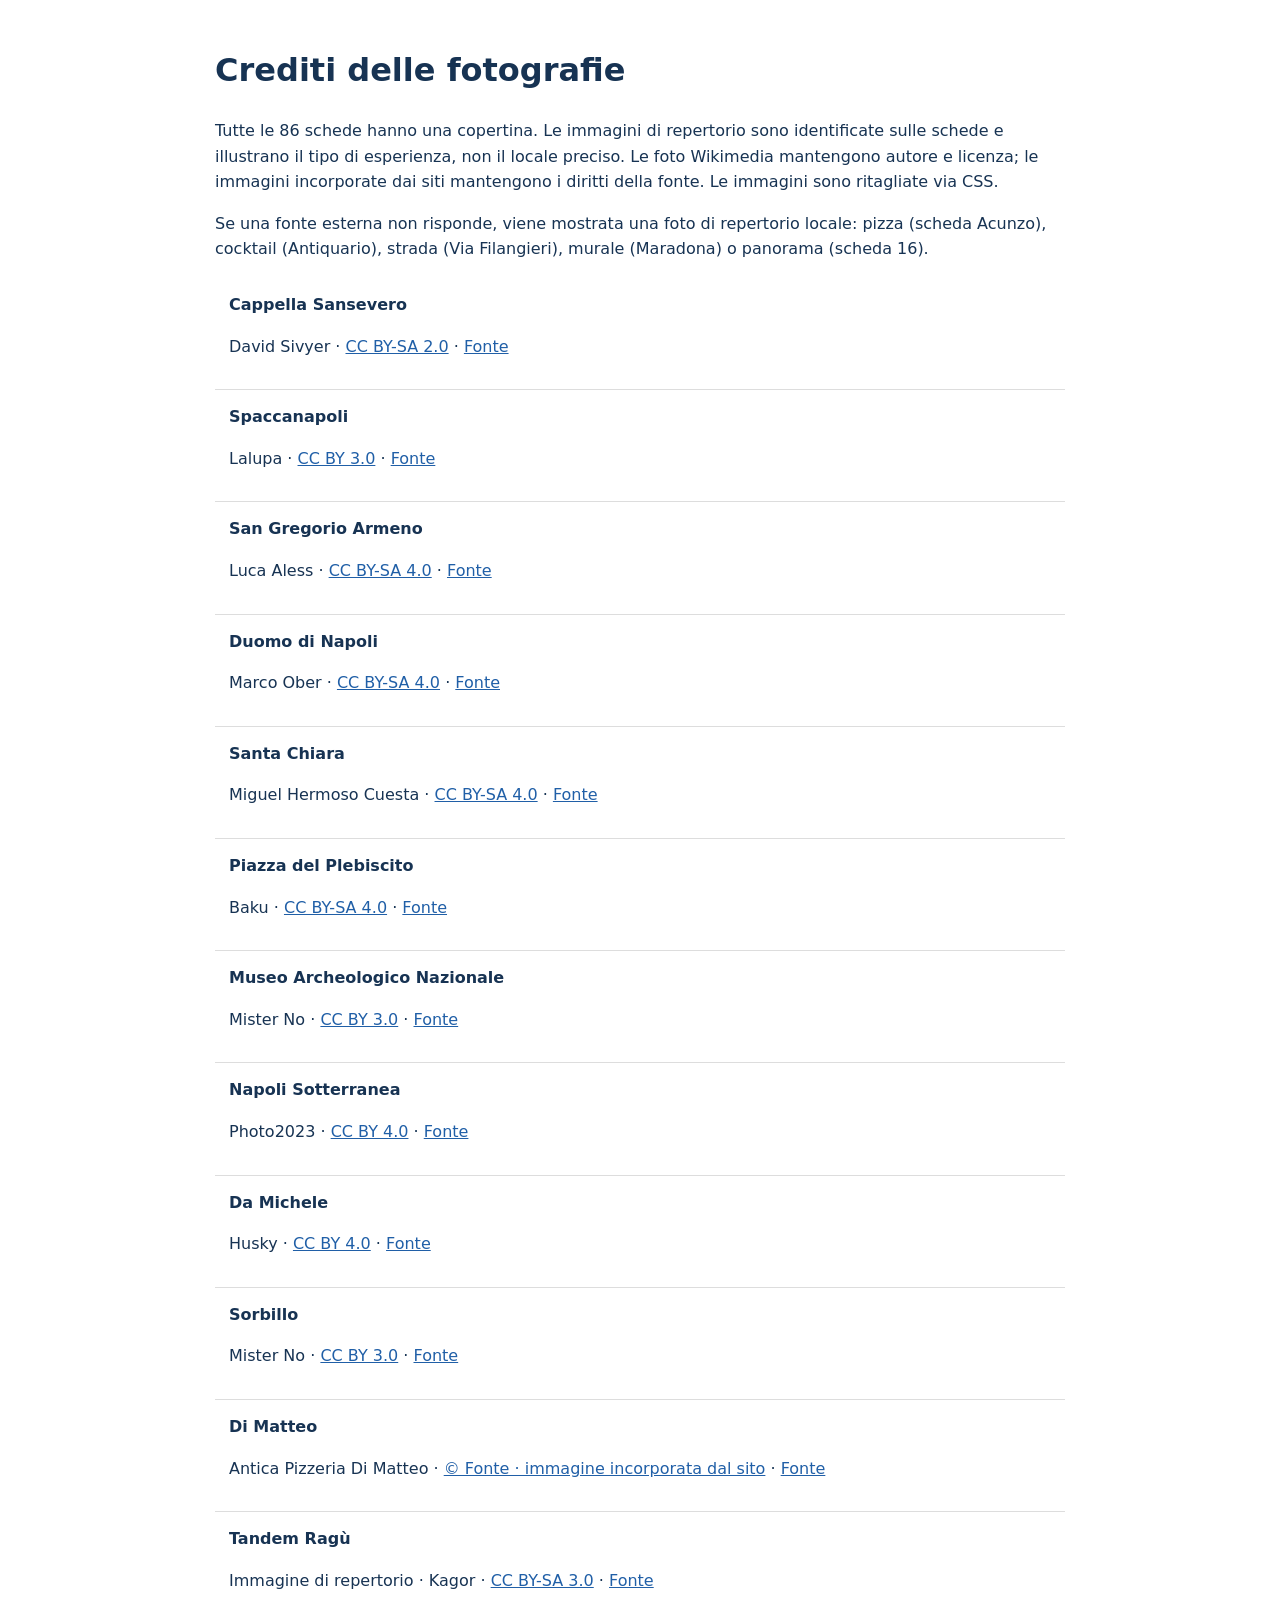
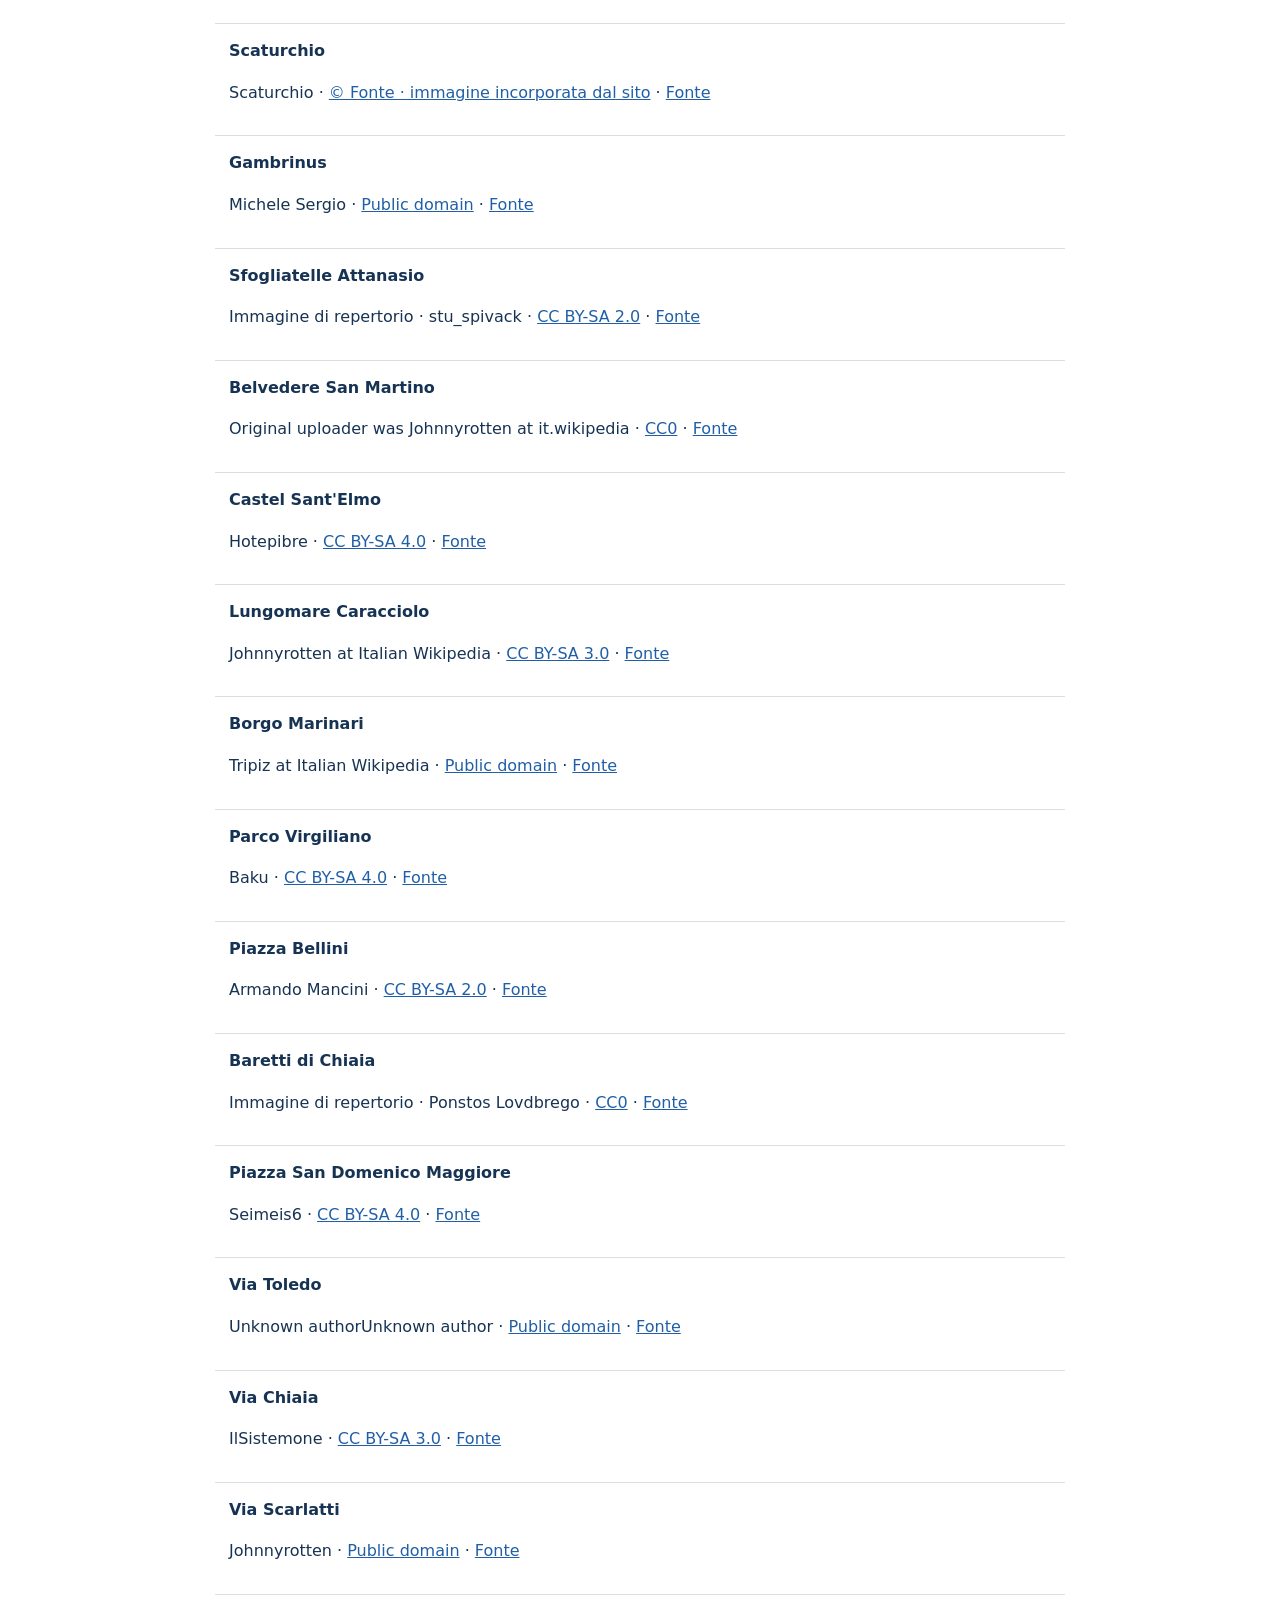
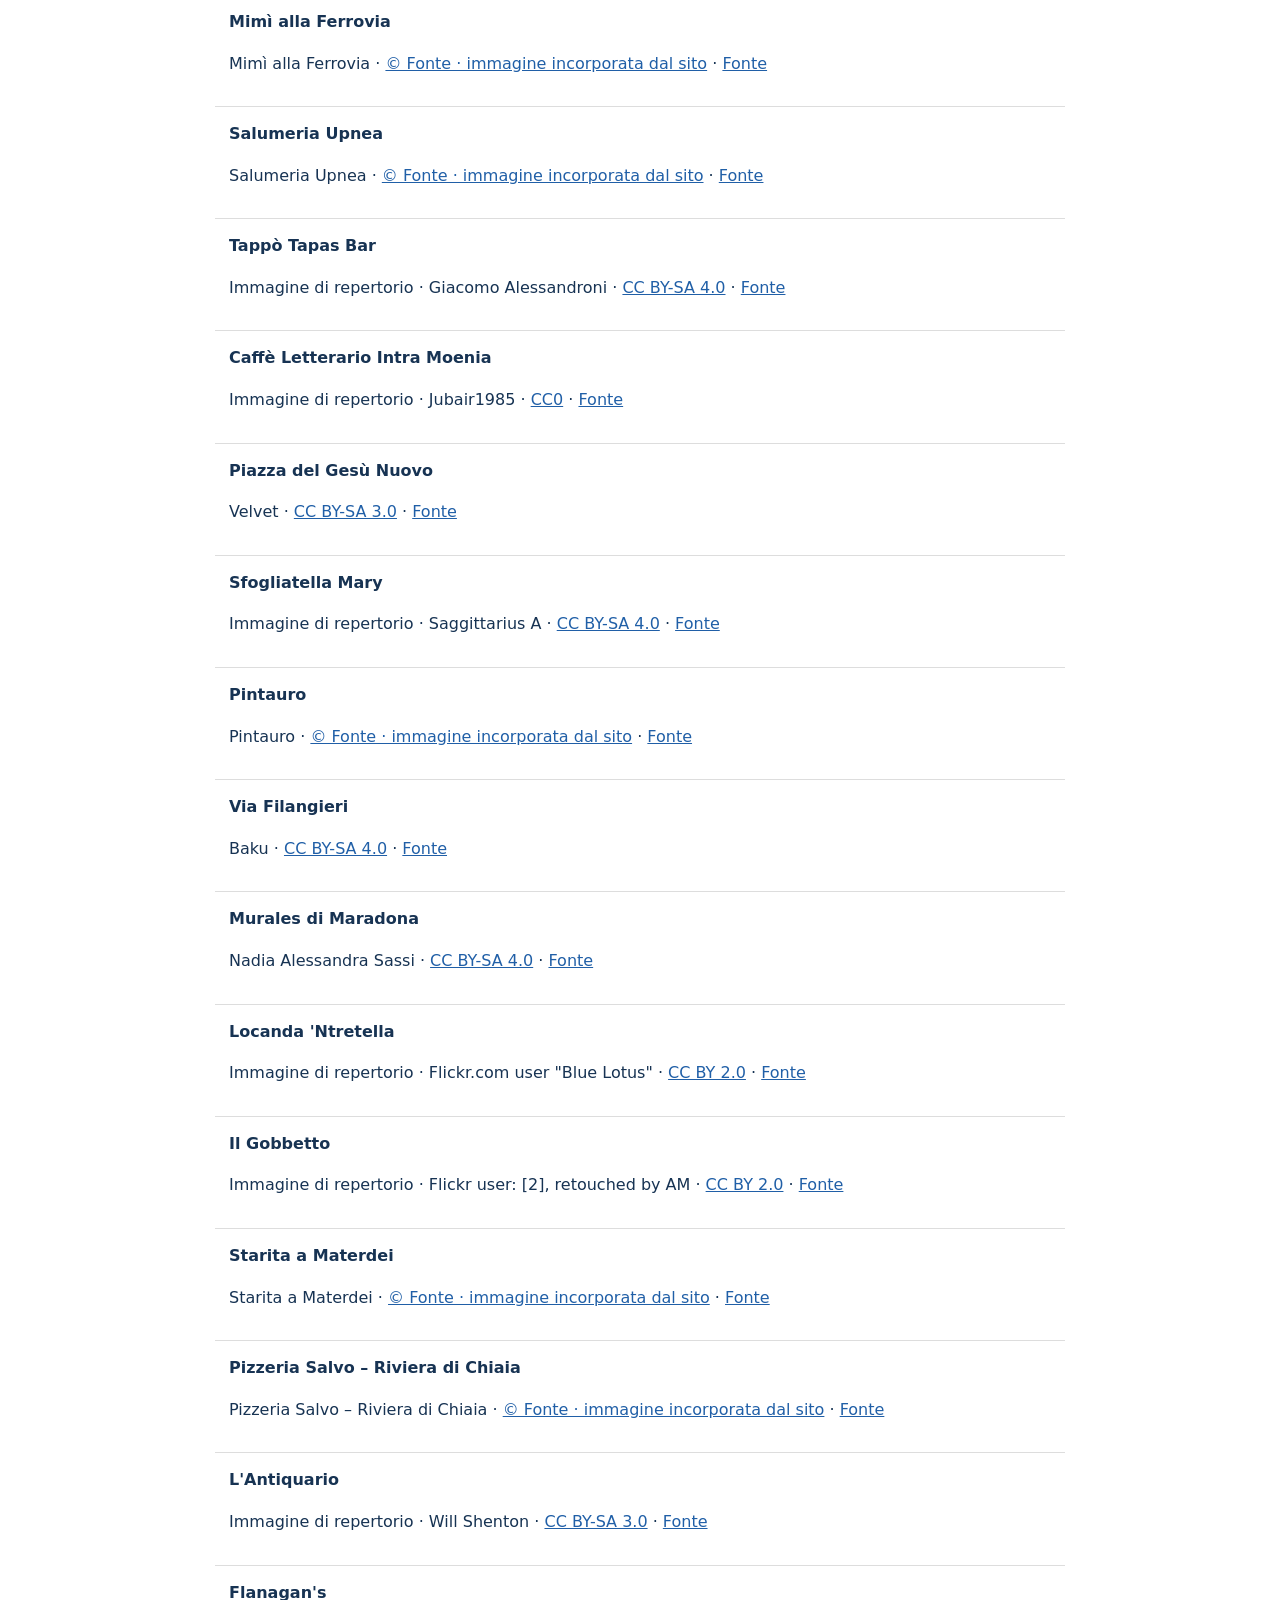
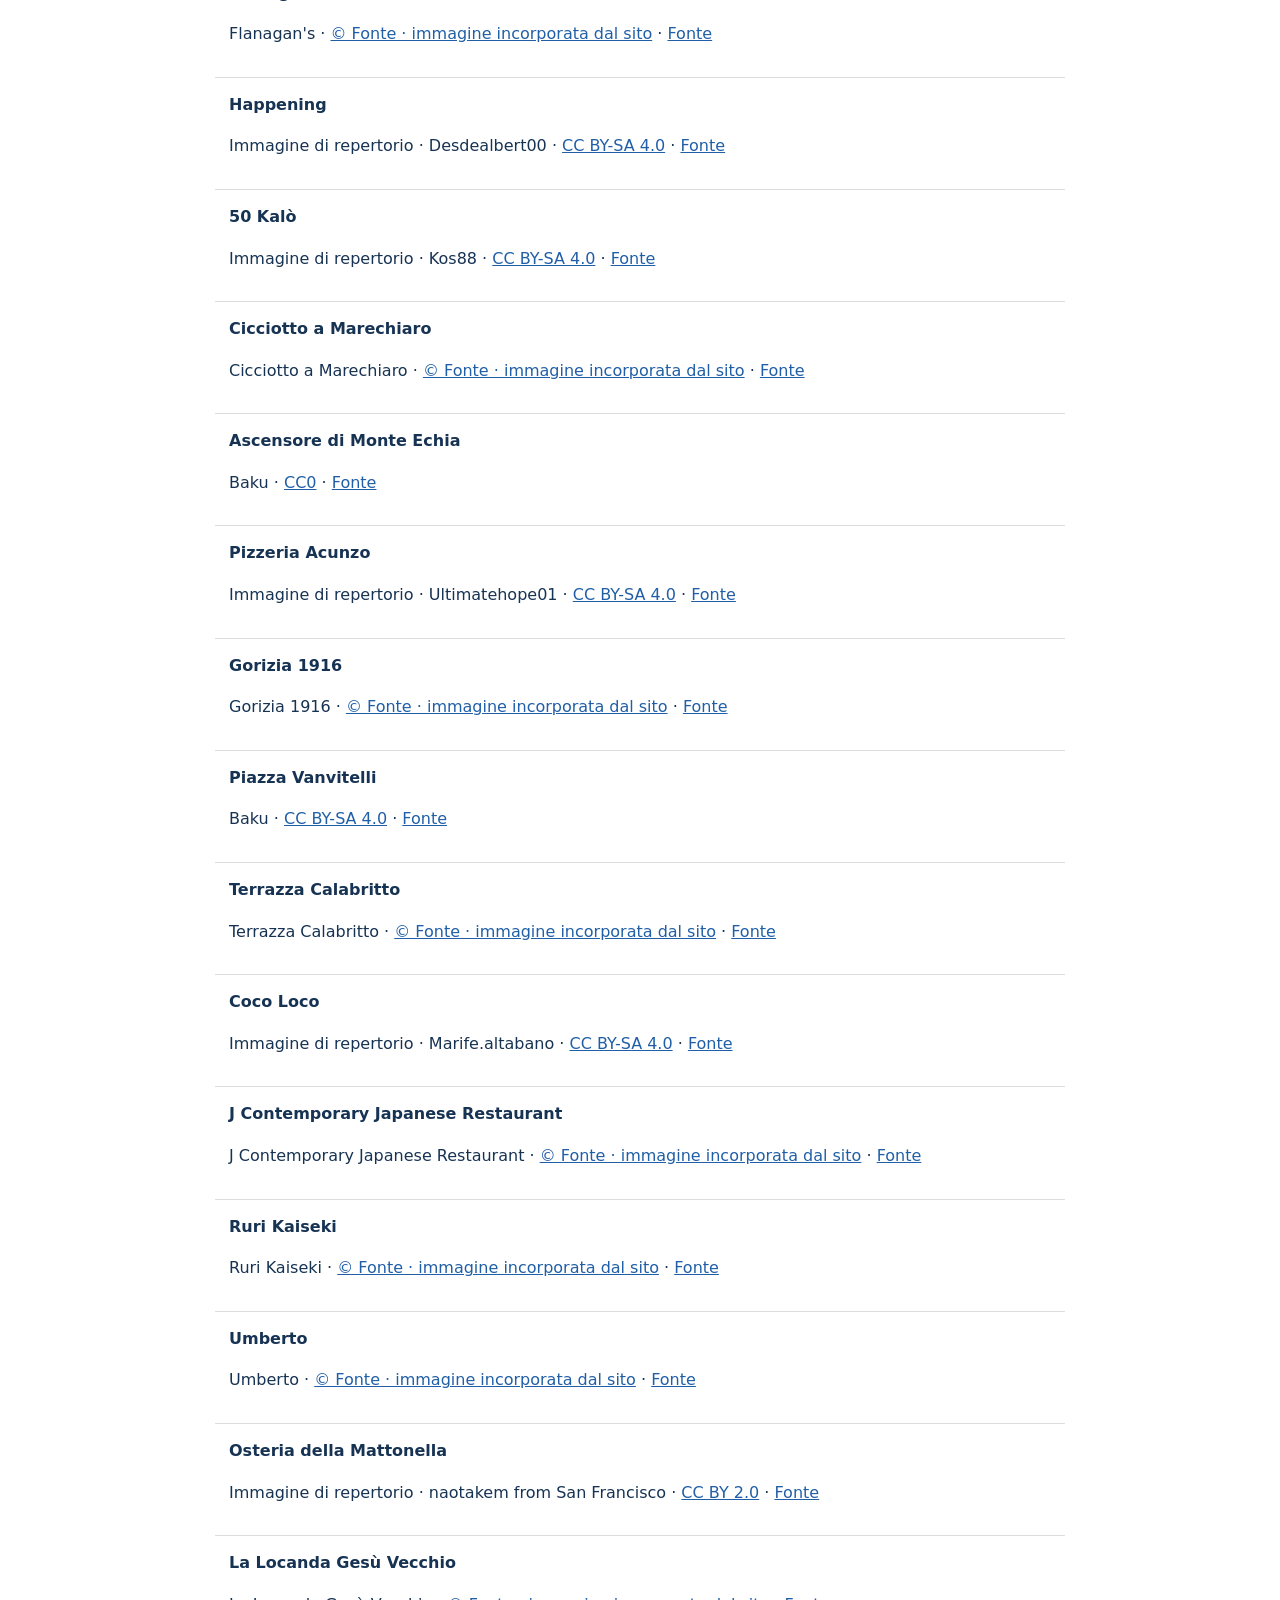
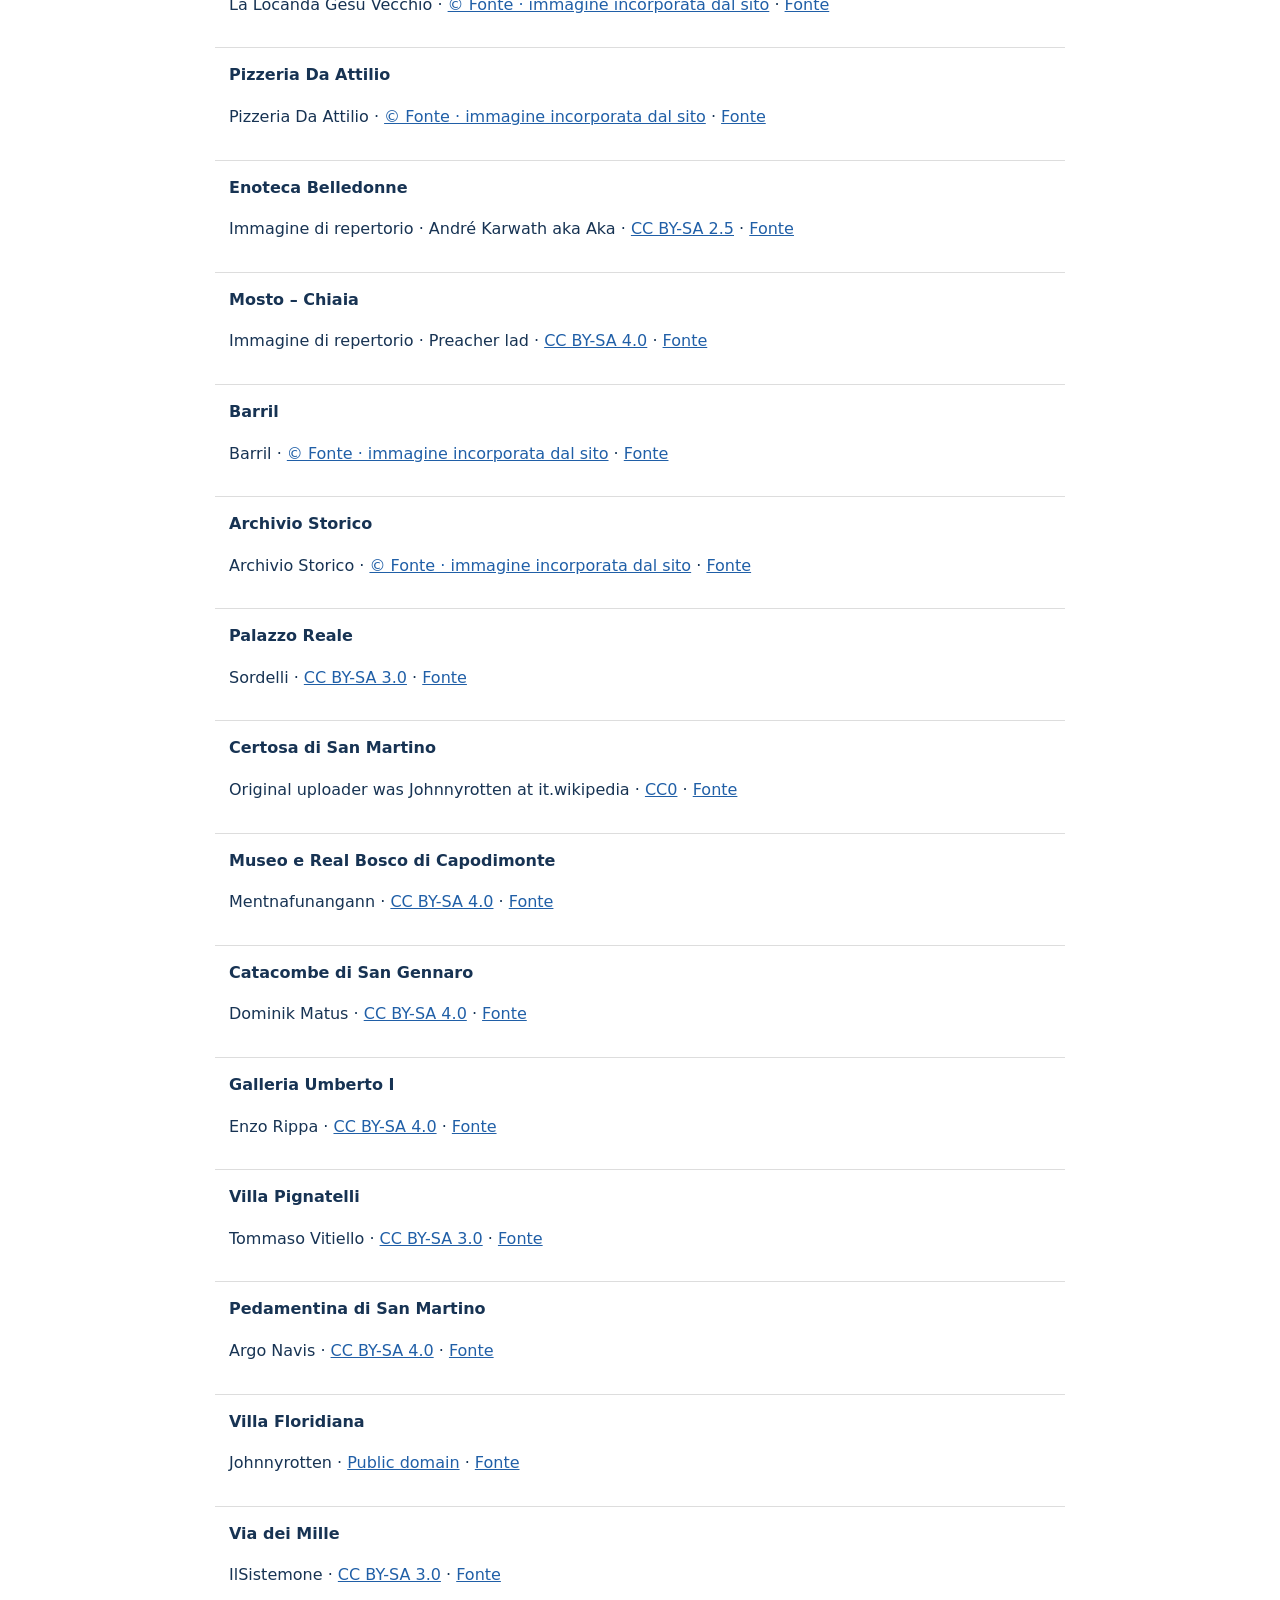
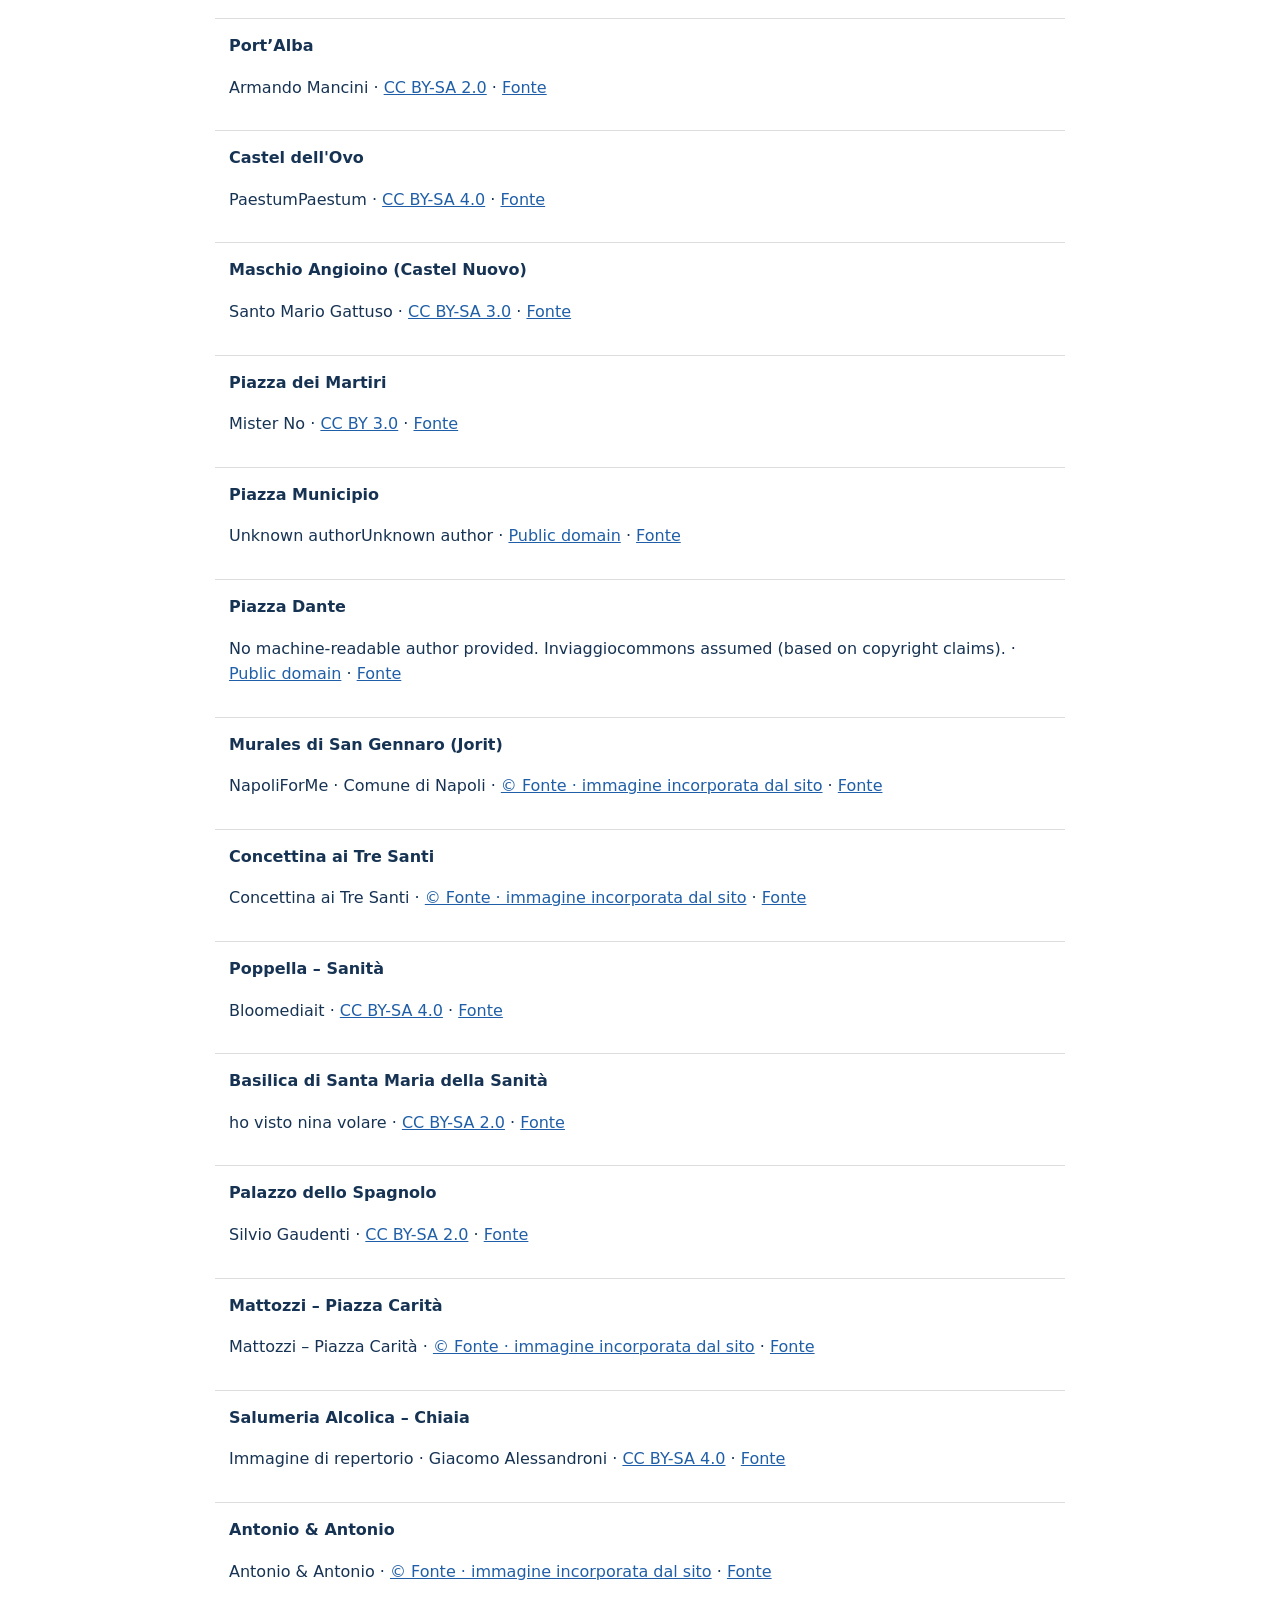
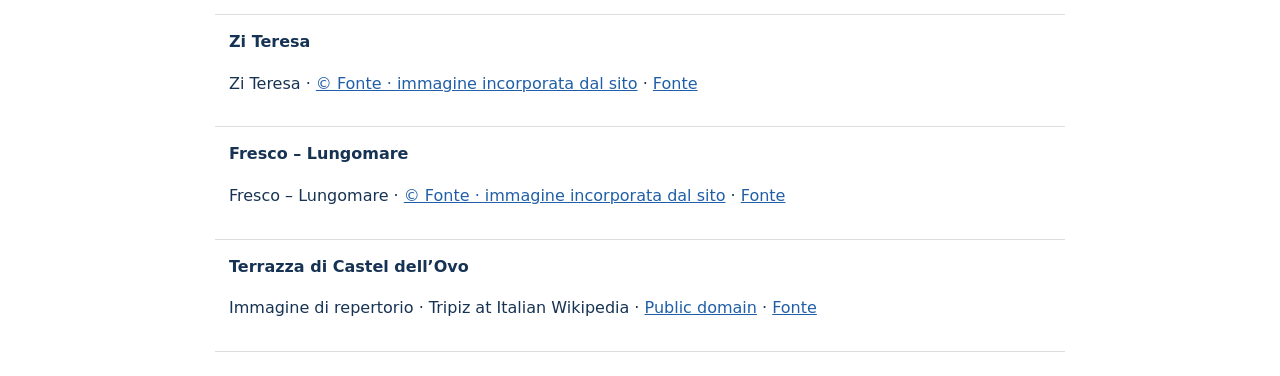
==== commit 08b99b28: "Update Naples places, modular walks and copy review editor" ====
--- a/crediti-foto.html
+++ b/crediti-foto.html
@@ -1,2 +1,2 @@
-<!doctype html><html lang="it"><meta charset="utf-8"><meta name="viewport" content="width=device-width,initial-scale=1"><title>Crediti foto</title><style>body{font:16px/1.6 system-ui;max-width:850px;margin:auto;padding:24px;color:#173353}article{padding:14px;border-bottom:1px solid #ddd}a{color:#205fa7}</style><h1>Crediti delle fotografie</h1><p>Tutte le 80 schede hanno una copertina: 64 fotografie specifiche e 16 immagini di repertorio, identificate sulle schede. Il repertorio illustra il tipo di esperienza e non il locale né i suoi piatti. Le immagini sono ritagliate via CSS. Le foto Wikimedia sono conservate con autore e licenza; le immagini incorporate dai siti mantengono i diritti della fonte.</p><p>Se una fonte esterna non risponde, viene mostrata una foto di repertorio locale: pizza (scheda Acunzo), cocktail (Antiquario), strada (Via Filangieri), murale (Maradona) o panorama (scheda 16).</p><article id="photo-0"><strong>Cappella Sansevero</strong><p>David Sivyer · <a href="https://creativecommons.org/licenses/by-sa/2.0">CC BY-SA 2.0</a> · <a href="https://commons.wikimedia.org/wiki/File:Immagine_d%27insieme_2,_Cappella_Sansevero.jpg">Fonte</a></p></article><article id="photo-1"><strong>Spaccanapoli</strong><p>Lalupa · <a href="https://creativecommons.org/licenses/by/3.0">CC BY 3.0</a> · <a href="https://commons.wikimedia.org/wiki/File:Spaccanapoli_da_s_Elmo_1050131.JPG">Fonte</a></p></article><article id="photo-2"><strong>San Gregorio Armeno</strong><p>Luca Aless · <a href="https://creativecommons.org/licenses/by-sa/4.0">CC BY-SA 4.0</a> · <a href="https://commons.wikimedia.org/wiki/File:Napoli_-_Via_San_Gregorio_Armeno.JPG">Fonte</a></p></article><article id="photo-3"><strong>Duomo di Napoli</strong><p>Marco Ober · <a href="https://creativecommons.org/licenses/by-sa/4.0">CC BY-SA 4.0</a> · <a href="https://commons.wikimedia.org/wiki/File:Naples_Cathedral_-_Duomo_di_Napoli,_Fa%C3%A7ade_(5315-Pan).jpg">Fonte</a></p></article><article id="photo-4"><strong>Santa Chiara</strong><p>Miguel Hermoso Cuesta · <a href="https://creativecommons.org/licenses/by-sa/4.0">CC BY-SA 4.0</a> · <a href="https://commons.wikimedia.org/wiki/File:Certosa_Santa_Chiara_03.JPG">Fonte</a></p></article><article id="photo-5"><strong>Piazza del Plebiscito</strong><p>Baku · <a href="https://creativecommons.org/licenses/by-sa/4.0">CC BY-SA 4.0</a> · <a href="https://commons.wikimedia.org/wiki/File:P.Plebiscito_Napoli.jpg">Fonte</a></p></article><article id="photo-6"><strong>Museo Archeologico Nazionale</strong><p>Mister No · <a href="https://creativecommons.org/licenses/by/3.0">CC BY 3.0</a> · <a href="https://commons.wikimedia.org/wiki/File:Museo_Archeologico_Nazionale_di_Napoli_-_panoramio_(1).jpg">Fonte</a></p></article><article id="photo-7"><strong>Napoli Sotterranea</strong><p>Photo2023 · <a href="https://creativecommons.org/licenses/by/4.0">CC BY 4.0</a> · <a href="https://commons.wikimedia.org/wiki/File:Napoli_Sotterranea_1.jpg">Fonte</a></p></article><article id="photo-8"><strong>Da Michele</strong><p>Husky · <a href="https://creativecommons.org/licenses/by/4.0">CC BY 4.0</a> · <a href="https://commons.wikimedia.org/wiki/File:Pizzeria_Da_Michele,_Napoli.jpg">Fonte</a></p></article><article id="photo-9"><strong>Sorbillo</strong><p>Mister No · <a href="https://creativecommons.org/licenses/by/3.0">CC BY 3.0</a> · <a href="https://commons.wikimedia.org/wiki/File:Via_dei_Tribunali_-_Pizzeria_Gino_Sorbillo_-_panoramio.jpg">Fonte</a></p></article><article id="photo-10"><strong>Di Matteo</strong><p>Antica Pizzeria Di Matteo · <a href="https://anticapizzeriadimatteo.it/">© Fonte · immagine incorporata dal sito</a> · <a href="https://anticapizzeriadimatteo.it/">Fonte</a></p></article><article id="photo-11"><strong>Tandem Ragù</strong><p>Immagine di repertorio · Kagor · <a href="http://creativecommons.org/licenses/by-sa/3.0/">CC BY-SA 3.0</a> · <a href="https://commons.wikimedia.org/wiki/File:Ragu_alla_napoletana_008.jpg">Fonte</a></p></article><article id="photo-12"><strong>Scaturchio</strong><p>Scaturchio · <a href="https://scaturchio.it/">© Fonte · immagine incorporata dal sito</a> · <a href="https://scaturchio.it/">Fonte</a></p></article><article id="photo-13"><strong>Gambrinus</strong><p>Michele Sergio · <a href="https://commons.wikimedia.org/wiki/File:Gambrinus01.jpg">Public domain</a> · <a href="https://commons.wikimedia.org/wiki/File:Gambrinus01.jpg">Fonte</a></p></article><article id="photo-14"><strong>Sfogliatelle Attanasio</strong><p>Immagine di repertorio · stu_spivack · <a href="https://creativecommons.org/licenses/by-sa/2.0">CC BY-SA 2.0</a> · <a href="https://commons.wikimedia.org/wiki/File:Sfogliatelle_on_plate.jpg">Fonte</a></p></article><article id="photo-15"><strong>Belvedere San Martino</strong><p>Original uploader was Johnnyrotten at it.wikipedia · <a href="http://creativecommons.org/publicdomain/zero/1.0/deed.en">CC0</a> · <a href="https://commons.wikimedia.org/wiki/File:Sant%27Elmo_e_San_Martino_Napoli3.jpg">Fonte</a></p></article><article id="photo-16"><strong>Castel Sant&#39;Elmo</strong><p>Hotepibre · <a href="https://creativecommons.org/licenses/by-sa/4.0">CC BY-SA 4.0</a> · <a href="https://commons.wikimedia.org/wiki/File:4433_SantElmo.jpg">Fonte</a></p></article><article id="photo-17"><strong>Lungomare Caracciolo</strong><p>Johnnyrotten at Italian Wikipedia · <a href="http://creativecommons.org/licenses/by-sa/3.0/">CC BY-SA 3.0</a> · <a href="https://commons.wikimedia.org/wiki/File:Via_Caracciolo_100_3932.JPG">Fonte</a></p></article><article id="photo-18"><strong>Borgo Marinari</strong><p>Tripiz at Italian Wikipedia · <a href="https://commons.wikimedia.org/wiki/File:Borgo_marinari.JPG">Public domain</a> · <a href="https://commons.wikimedia.org/wiki/File:Borgo_marinari.JPG">Fonte</a></p></article><article id="photo-19"><strong>Parco Virgiliano</strong><p>Baku · <a href="https://creativecommons.org/licenses/by-sa/4.0">CC BY-SA 4.0</a> · <a href="https://commons.wikimedia.org/wiki/File:IngressoVir.jpg">Fonte</a></p></article><article id="photo-20"><strong>Piazza Bellini</strong><p>Armando Mancini · <a href="https://creativecommons.org/licenses/by-sa/2.0">CC BY-SA 2.0</a> · <a href="https://commons.wikimedia.org/wiki/File:Napoli_-_Panoramica_su_Piazza_Bellini.jpg">Fonte</a></p></article><article id="photo-21"><strong>Baretti di Chiaia</strong><p>Immagine di repertorio · Ponstos Lovdbrego · <a href="http://creativecommons.org/publicdomain/zero/1.0/deed.en">CC0</a> · <a href="https://commons.wikimedia.org/wiki/File:Venice_spritz.jpg">Fonte</a></p></article><article id="photo-22"><strong>Piazza San Domenico Maggiore</strong><p>Seimeis6 · <a href="https://creativecommons.org/licenses/by-sa/4.0">CC BY-SA 4.0</a> · <a href="https://commons.wikimedia.org/wiki/File:Napoli_-_piazza_San_Domenico_Maggiore_e_guglia.jpg">Fonte</a></p></article><article id="photo-23"><strong>Via Toledo</strong><p>Unknown authorUnknown author · <a href="https://commons.wikimedia.org/wiki/File:Napoli_-_Toledo_aka_Via_Roma.jpg">Public domain</a> · <a href="https://commons.wikimedia.org/wiki/File:Napoli_-_Toledo_aka_Via_Roma.jpg">Fonte</a></p></article><article id="photo-24"><strong>Via Chiaia</strong><p>IlSistemone · <a href="https://creativecommons.org/licenses/by-sa/3.0">CC BY-SA 3.0</a> · <a href="https://commons.wikimedia.org/wiki/File:ViaChiaiaNapoli.jpg">Fonte</a></p></article><article id="photo-25"><strong>Via Scarlatti</strong><p>Johnnyrotten · <a href="https://commons.wikimedia.org/wiki/File:Napoli,_Vomero_-_Via_Alessandro_Scarlatti_by_night_1.JPG">Public domain</a> · <a href="https://commons.wikimedia.org/wiki/File:Napoli,_Vomero_-_Via_Alessandro_Scarlatti_by_night_1.JPG">Fonte</a></p></article><article id="photo-26"><strong>Mimì alla Ferrovia</strong><p>Mimì alla Ferrovia · <a href="https://www.mimiallaferrovia.it/">© Fonte · immagine incorporata dal sito</a> · <a href="https://www.mimiallaferrovia.it/">Fonte</a></p></article><article id="photo-27"><strong>Salumeria Upnea</strong><p>Salumeria Upnea · <a href="https://www.upnea.it/">© Fonte · immagine incorporata dal sito</a> · <a href="https://www.upnea.it/">Fonte</a></p></article><article id="photo-28"><strong>Tappò Tapas Bar</strong><p>Immagine di repertorio · Giacomo Alessandroni · <a href="https://creativecommons.org/licenses/by-sa/4.0">CC BY-SA 4.0</a> · <a href="https://commons.wikimedia.org/wiki/File:Aperitivo_a_Bologna.jpg">Fonte</a></p></article><article id="photo-29"><strong>Caffè Letterario Intra Moenia</strong><p>Immagine di repertorio · Jubair1985 · <a href="http://creativecommons.org/publicdomain/zero/1.0/deed.en">CC0</a> · <a href="https://commons.wikimedia.org/wiki/File:Espresso_Coffee_01.jpg">Fonte</a></p></article><article id="photo-30"><strong>Piazza del Gesù Nuovo</strong><p>Velvet · <a href="https://creativecommons.org/licenses/by-sa/3.0">CC BY-SA 3.0</a> · <a href="https://commons.wikimedia.org/wiki/File:Naples_piazza_gesu_nuovo.JPG">Fonte</a></p></article><article id="photo-31"><strong>Sfogliatella Mary</strong><p>Immagine di repertorio · Saggittarius A · <a href="https://creativecommons.org/licenses/by-sa/4.0">CC BY-SA 4.0</a> · <a href="https://commons.wikimedia.org/wiki/File:Sfogliatelle_ricce_e_frolle.jpg">Fonte</a></p></article><article id="photo-32"><strong>Pintauro</strong><p>Pintauro · <a href="https://www.pasticceriapintauro1785.it/">© Fonte · immagine incorporata dal sito</a> · <a href="https://www.pasticceriapintauro1785.it/">Fonte</a></p></article><article id="photo-33"><strong>Via Filangieri</strong><p>Baku · <a href="https://creativecommons.org/licenses/by-sa/4.0">CC BY-SA 4.0</a> · <a href="https://commons.wikimedia.org/wiki/File:Via_Filangieri.jpg">Fonte</a></p></article><article id="photo-34"><strong>Murales di Maradona</strong><p>Nadia Alessandra Sassi · <a href="https://creativecommons.org/licenses/by-sa/4.0">CC BY-SA 4.0</a> · <a href="https://commons.wikimedia.org/wiki/File:Napoli_-_Murales_Maradona_a_Montecalvario.jpeg">Fonte</a></p></article><article id="photo-35"><strong>Locanda &#39;Ntretella</strong><p>Immagine di repertorio · Flickr.com user &quot;Blue Lotus&quot; · <a href="https://creativecommons.org/licenses/by/2.0">CC BY 2.0</a> · <a href="https://commons.wikimedia.org/wiki/File:Melanzane_alla_Parmigiana.jpg">Fonte</a></p></article><article id="photo-36"><strong>Il Gobbetto</strong><p>Immagine di repertorio · Flickr user: [2], retouched by AM · <a href="https://creativecommons.org/licenses/by/2.0">CC BY 2.0</a> · <a href="https://commons.wikimedia.org/wiki/File:Spaghetti_alle_vongole.jpg">Fonte</a></p></article><article id="photo-37"><strong>Starita a Materdei</strong><p>Starita a Materdei · <a href="https://pizzeriestarita.it/">© Fonte · immagine incorporata dal sito</a> · <a href="https://pizzeriestarita.it/">Fonte</a></p></article><article id="photo-38"><strong>Pizzeria Salvo – Riviera di Chiaia</strong><p>Pizzeria Salvo – Riviera di Chiaia · <a href="https://www.pizzeriasalvo.it/">© Fonte · immagine incorporata dal sito</a> · <a href="https://www.pizzeriasalvo.it/">Fonte</a></p></article><article id="photo-39"><strong>L&#39;Antiquario</strong><p>Immagine di repertorio · Will Shenton · <a href="https://creativecommons.org/licenses/by-sa/3.0">CC BY-SA 3.0</a> · <a href="https://commons.wikimedia.org/wiki/File:Negroni_on_the_Rocks.jpg">Fonte</a></p></article><article id="photo-40"><strong>Flanagan&#39;s</strong><p>Flanagan&#39;s · <a href="https://mtmagazine.it/inserzioni/flanagans/">© Fonte · immagine incorporata dal sito</a> · <a href="https://mtmagazine.it/inserzioni/flanagans/">Fonte</a></p></article><article id="photo-41"><strong>Happening</strong><p>Immagine di repertorio · Desdealbert00 · <a href="https://creativecommons.org/licenses/by-sa/4.0">CC BY-SA 4.0</a> · <a href="https://commons.wikimedia.org/wiki/File:C%C3%B3ctel_Negroni_Campari.jpg">Fonte</a></p></article><article id="photo-42"><strong>50 Kalò</strong><p>Immagine di repertorio · Kos88 · <a href="https://creativecommons.org/licenses/by-sa/4.0">CC BY-SA 4.0</a> · <a href="https://commons.wikimedia.org/wiki/File:Pizza_Margherita_in_Naples_2015.JPG">Fonte</a></p></article><article id="photo-43"><strong>Cicciotto a Marechiaro</strong><p>Cicciotto a Marechiaro · <a href="https://www.trattoriadacicciotto.it/">© Fonte · immagine incorporata dal sito</a> · <a href="https://www.trattoriadacicciotto.it/">Fonte</a></p></article><article id="photo-44"><strong>Ascensore di Monte Echia</strong><p>Baku · <a href="http://creativecommons.org/publicdomain/zero/1.0/deed.en">CC0</a> · <a href="https://commons.wikimedia.org/wiki/File:Monte_Echia,_Napoli,_Italia_-_2024.jpg">Fonte</a></p></article><article id="photo-45"><strong>Pizzeria Acunzo</strong><p>Immagine di repertorio · Ultimatehope01 · <a href="https://creativecommons.org/licenses/by-sa/4.0">CC BY-SA 4.0</a> · <a href="https://commons.wikimedia.org/wiki/File:Pizza_napoletana.jpg">Fonte</a></p></article><article id="photo-46"><strong>Gorizia 1916</strong><p>Gorizia 1916 · <a href="https://www.gorizia1916.com/about/">© Fonte · immagine incorporata dal sito</a> · <a href="https://www.gorizia1916.com/about/">Fonte</a></p></article><article id="photo-47"><strong>Piazza Vanvitelli</strong><p>Baku · <a href="https://creativecommons.org/licenses/by-sa/4.0">CC BY-SA 4.0</a> · <a href="https://commons.wikimedia.org/wiki/File:PVanvitelli.jpg">Fonte</a></p></article><article id="photo-48"><strong>Terrazza Calabritto</strong><p>Terrazza Calabritto · <a href="https://napoli.terrazzacalabritto.it/">© Fonte · immagine incorporata dal sito</a> · <a href="https://napoli.terrazzacalabritto.it/">Fonte</a></p></article><article id="photo-49"><strong>Coco Loco</strong><p>Immagine di repertorio · Marife.altabano · <a href="https://creativecommons.org/licenses/by-sa/4.0">CC BY-SA 4.0</a> · <a href="https://commons.wikimedia.org/wiki/File:Seafood_pasta_01.jpg">Fonte</a></p></article><article id="photo-50"><strong>J Contemporary Japanese Restaurant</strong><p>J Contemporary Japanese Restaurant · <a href="https://j-japaneserestaurant.com/ristoranti/j-japanese-restaurant-napoli/">© Fonte · immagine incorporata dal sito</a> · <a href="https://j-japaneserestaurant.com/ristoranti/j-japanese-restaurant-napoli/">Fonte</a></p></article><article id="photo-51"><strong>Ruri Kaiseki</strong><p>Ruri Kaiseki · <a href="https://www.ruriexperience.com/ruri-kaiseki/">© Fonte · immagine incorporata dal sito</a> · <a href="https://www.ruriexperience.com/ruri-kaiseki/">Fonte</a></p></article><article id="photo-52"><strong>Umberto</strong><p>Umberto · <a href="https://www.umberto.it/it/">© Fonte · immagine incorporata dal sito</a> · <a href="https://www.umberto.it/it/">Fonte</a></p></article><article id="photo-53"><strong>Osteria della Mattonella</strong><p>Immagine di repertorio · naotakem from San Francisco · <a href="https://creativecommons.org/licenses/by/2.0">CC BY 2.0</a> · <a href="https://commons.wikimedia.org/wiki/File:Spaghetti_con_Vongole_by_naotakem.jpg">Fonte</a></p></article><article id="photo-54"><strong>La Locanda Gesù Vecchio</strong><p>La Locanda Gesù Vecchio · <a href="https://www.lalocandagesuvecchionapoli.it/">© Fonte · immagine incorporata dal sito</a> · <a href="https://www.lalocandagesuvecchionapoli.it/">Fonte</a></p></article><article id="photo-55"><strong>Pizzeria Da Attilio</strong><p>Pizzeria Da Attilio · <a href="https://www.pizzeriadattilio.it/">© Fonte · immagine incorporata dal sito</a> · <a href="https://www.pizzeriadattilio.it/">Fonte</a></p></article><article id="photo-56"><strong>Enoteca Belledonne</strong><p>Immagine di repertorio · André Karwath aka Aka
- · <a href="https://creativecommons.org/licenses/by-sa/2.5">CC BY-SA 2.5</a> · <a href="https://commons.wikimedia.org/wiki/File:White_Wine_Glas.jpg">Fonte</a></p></article><article id="photo-57"><strong>Mosto – Chiaia</strong><p>Immagine di repertorio · Preacher lad · <a href="https://creativecommons.org/licenses/by-sa/4.0">CC BY-SA 4.0</a> · <a href="https://commons.wikimedia.org/wiki/File:Dargett_Craft_Beer,_Belgian_tripel_and_Bohemian_pilsner.jpg">Fonte</a></p></article><article id="photo-58"><strong>Barril</strong><p>Barril · <a href="https://www.barril.it/">© Fonte · immagine incorporata dal sito</a> · <a href="https://www.barril.it/">Fonte</a></p></article><article id="photo-59"><strong>Archivio Storico</strong><p>Archivio Storico · <a href="https://www.cocktailreporter.com/bars/archivio-storico/">© Fonte · immagine incorporata dal sito</a> · <a href="https://www.cocktailreporter.com/bars/archivio-storico/">Fonte</a></p></article><article id="photo-60"><strong>Palazzo Reale</strong><p>Sordelli · <a href="https://creativecommons.org/licenses/by-sa/3.0">CC BY-SA 3.0</a> · <a href="https://commons.wikimedia.org/wiki/File:Palazzo_Reale_di_Napoli_(cropped).jpg">Fonte</a></p></article><article id="photo-61"><strong>Certosa di San Martino</strong><p>Original uploader was Johnnyrotten at it.wikipedia · <a href="http://creativecommons.org/publicdomain/zero/1.0/deed.en">CC0</a> · <a href="https://commons.wikimedia.org/wiki/File:Sant%27Elmo_e_San_Martino_Napoli3.jpg">Fonte</a></p></article><article id="photo-62"><strong>Museo e Real Bosco di Capodimonte</strong><p>Mentnafunangann · <a href="https://creativecommons.org/licenses/by-sa/4.0">CC BY-SA 4.0</a> · <a href="https://commons.wikimedia.org/wiki/File:Reggia_di_Capodimonte_1.JPG">Fonte</a></p></article><article id="photo-63"><strong>Catacombe di San Gennaro</strong><p>Dominik Matus · <a href="https://creativecommons.org/licenses/by-sa/4.0">CC BY-SA 4.0</a> · <a href="https://commons.wikimedia.org/wiki/File:Catacombe_di_San_Gennaro_023.jpg">Fonte</a></p></article><article id="photo-64"><strong>Galleria Umberto I</strong><p>Enzo Rippa · <a href="https://creativecommons.org/licenses/by-sa/4.0">CC BY-SA 4.0</a> · <a href="https://commons.wikimedia.org/wiki/File:Galleria_Umberto_I_ingresso_da_via_Santa_Brigida.jpg">Fonte</a></p></article><article id="photo-65"><strong>Villa Pignatelli</strong><p>Tommaso Vitiello · <a href="https://creativecommons.org/licenses/by-sa/3.0">CC BY-SA 3.0</a> · <a href="https://commons.wikimedia.org/wiki/File:Museo_Pignatelli_(_veduta_dai_giardini).JPG">Fonte</a></p></article><article id="photo-66"><strong>Pedamentina di San Martino</strong><p>Argo Navis · <a href="https://creativecommons.org/licenses/by-sa/4.0">CC BY-SA 4.0</a> · <a href="https://commons.wikimedia.org/wiki/File:Pedamentina_a_San_Martino,_Naples_20230622_02.jpg">Fonte</a></p></article><article id="photo-67"><strong>Villa Floridiana</strong><p>Johnnyrotten · <a href="https://commons.wikimedia.org/wiki/File:Villa_Floridiana,_Napoli_100_5956.jpg">Public domain</a> · <a href="https://commons.wikimedia.org/wiki/File:Villa_Floridiana,_Napoli_100_5956.jpg">Fonte</a></p></article><article id="photo-68"><strong>Via dei Mille</strong><p>IlSistemone · <a href="https://creativecommons.org/licenses/by-sa/3.0">CC BY-SA 3.0</a> · <a href="https://commons.wikimedia.org/wiki/File:ViadeiMilleNaples.jpg">Fonte</a></p></article><article id="photo-69"><strong>Port’Alba</strong><p>Armando Mancini · <a href="https://creativecommons.org/licenses/by-sa/2.0">CC BY-SA 2.0</a> · <a href="https://commons.wikimedia.org/wiki/File:Napoli_-_Port%27Alba.jpg">Fonte</a></p></article><article id="photo-70"><strong>Castel dell&#39;Ovo</strong><p>PaestumPaestum · <a href="https://creativecommons.org/licenses/by-sa/4.0">CC BY-SA 4.0</a> · <a href="https://commons.wikimedia.org/wiki/File:Castel_dell%27_Ovo.jpg">Fonte</a></p></article><article id="photo-71"><strong>Maschio Angioino (Castel Nuovo)</strong><p>Santo Mario Gattuso · <a href="https://creativecommons.org/licenses/by-sa/3.0">CC BY-SA 3.0</a> · <a href="https://commons.wikimedia.org/wiki/File:Maschio_angioino1.JPG">Fonte</a></p></article><article id="photo-72"><strong>Piazza dei Martiri</strong><p>Mister No · <a href="https://creativecommons.org/licenses/by/3.0">CC BY 3.0</a> · <a href="https://commons.wikimedia.org/wiki/File:Piazza_dei_Martiri_-_Unione_Industriali_Napoli_-_panoramio.jpg">Fonte</a></p></article><article id="photo-73"><strong>Piazza Municipio</strong><p>Unknown authorUnknown author · <a href="https://commons.wikimedia.org/wiki/File:Napoli,_Piazza_Municipio_13.jpg">Public domain</a> · <a href="https://commons.wikimedia.org/wiki/File:Napoli,_Piazza_Municipio_13.jpg">Fonte</a></p></article><article id="photo-74"><strong>Piazza Dante</strong><p>No machine-readable author provided. Inviaggiocommons assumed (based on copyright claims). · <a href="https://commons.wikimedia.org/wiki/File:Piazza_Dante.jpg">Public domain</a> · <a href="https://commons.wikimedia.org/wiki/File:Piazza_Dante.jpg">Fonte</a></p></article><article id="photo-75"><strong>Murales di San Gennaro (Jorit)</strong><p>NapoliForMe · Comune di Napoli · <a href="https://napoliforme.comune.napoli.it/pois/-/poi/San-Gennaro-2015">© Fonte · immagine incorporata dal sito</a> · <a href="https://napoliforme.comune.napoli.it/pois/-/poi/San-Gennaro-2015">Fonte</a></p></article><article id="photo-76"><strong>Concettina ai Tre Santi</strong><p>Concettina ai Tre Santi · <a href="https://www.concettinaaitresanti.com/">© Fonte · immagine incorporata dal sito</a> · <a href="https://www.concettinaaitresanti.com/">Fonte</a></p></article><article id="photo-77"><strong>Poppella – Sanità</strong><p>Bloomediait · <a href="https://creativecommons.org/licenses/by-sa/4.0">CC BY-SA 4.0</a> · <a href="https://commons.wikimedia.org/wiki/File:Poppella_Esterno_negozio.jpg">Fonte</a></p></article><article id="photo-78"><strong>Basilica di Santa Maria della Sanità</strong><p>ho visto nina volare · <a href="https://creativecommons.org/licenses/by-sa/2.0">CC BY-SA 2.0</a> · <a href="https://commons.wikimedia.org/wiki/File:Santa_Maria_della_Sanit%C3%A0_2012.jpg">Fonte</a></p></article><article id="photo-79"><strong>Palazzo dello Spagnolo</strong><p>Silvio Gaudenti · <a href="https://creativecommons.org/licenses/by-sa/2.0">CC BY-SA 2.0</a> · <a href="https://commons.wikimedia.org/wiki/File:Palazzo_dello_Spagnuolo_(2).jpg">Fonte</a></p></article></html>+<!doctype html><html lang="it"><meta charset="utf-8"><meta name="viewport" content="width=device-width,initial-scale=1"><title>Crediti foto</title><style>body{font:16px/1.6 system-ui;max-width:850px;margin:auto;padding:24px;color:#173353}article{padding:14px;border-bottom:1px solid #ddd}a{color:#205fa7}</style><h1>Crediti delle fotografie</h1><p>Tutte le 86 schede hanno una copertina. Le immagini di repertorio sono identificate sulle schede e illustrano il tipo di esperienza, non il locale preciso. Le foto Wikimedia mantengono autore e licenza; le immagini incorporate dai siti mantengono i diritti della fonte. Le immagini sono ritagliate via CSS.</p><p>Se una fonte esterna non risponde, viene mostrata una foto di repertorio locale: pizza (scheda Acunzo), cocktail (Antiquario), strada (Via Filangieri), murale (Maradona) o panorama (scheda 16).</p><article id="photo-0"><strong>Cappella Sansevero</strong><p>David Sivyer · <a href="https://creativecommons.org/licenses/by-sa/2.0">CC BY-SA 2.0</a> · <a href="https://commons.wikimedia.org/wiki/File:Immagine_d%27insieme_2,_Cappella_Sansevero.jpg">Fonte</a></p></article><article id="photo-1"><strong>Spaccanapoli</strong><p>Lalupa · <a href="https://creativecommons.org/licenses/by/3.0">CC BY 3.0</a> · <a href="https://commons.wikimedia.org/wiki/File:Spaccanapoli_da_s_Elmo_1050131.JPG">Fonte</a></p></article><article id="photo-2"><strong>San Gregorio Armeno</strong><p>Luca Aless · <a href="https://creativecommons.org/licenses/by-sa/4.0">CC BY-SA 4.0</a> · <a href="https://commons.wikimedia.org/wiki/File:Napoli_-_Via_San_Gregorio_Armeno.JPG">Fonte</a></p></article><article id="photo-3"><strong>Duomo di Napoli</strong><p>Marco Ober · <a href="https://creativecommons.org/licenses/by-sa/4.0">CC BY-SA 4.0</a> · <a href="https://commons.wikimedia.org/wiki/File:Naples_Cathedral_-_Duomo_di_Napoli,_Fa%C3%A7ade_(5315-Pan).jpg">Fonte</a></p></article><article id="photo-4"><strong>Santa Chiara</strong><p>Miguel Hermoso Cuesta · <a href="https://creativecommons.org/licenses/by-sa/4.0">CC BY-SA 4.0</a> · <a href="https://commons.wikimedia.org/wiki/File:Certosa_Santa_Chiara_03.JPG">Fonte</a></p></article><article id="photo-5"><strong>Piazza del Plebiscito</strong><p>Baku · <a href="https://creativecommons.org/licenses/by-sa/4.0">CC BY-SA 4.0</a> · <a href="https://commons.wikimedia.org/wiki/File:P.Plebiscito_Napoli.jpg">Fonte</a></p></article><article id="photo-6"><strong>Museo Archeologico Nazionale</strong><p>Mister No · <a href="https://creativecommons.org/licenses/by/3.0">CC BY 3.0</a> · <a href="https://commons.wikimedia.org/wiki/File:Museo_Archeologico_Nazionale_di_Napoli_-_panoramio_(1).jpg">Fonte</a></p></article><article id="photo-7"><strong>Napoli Sotterranea</strong><p>Photo2023 · <a href="https://creativecommons.org/licenses/by/4.0">CC BY 4.0</a> · <a href="https://commons.wikimedia.org/wiki/File:Napoli_Sotterranea_1.jpg">Fonte</a></p></article><article id="photo-8"><strong>Da Michele</strong><p>Husky · <a href="https://creativecommons.org/licenses/by/4.0">CC BY 4.0</a> · <a href="https://commons.wikimedia.org/wiki/File:Pizzeria_Da_Michele,_Napoli.jpg">Fonte</a></p></article><article id="photo-9"><strong>Sorbillo</strong><p>Mister No · <a href="https://creativecommons.org/licenses/by/3.0">CC BY 3.0</a> · <a href="https://commons.wikimedia.org/wiki/File:Via_dei_Tribunali_-_Pizzeria_Gino_Sorbillo_-_panoramio.jpg">Fonte</a></p></article><article id="photo-10"><strong>Di Matteo</strong><p>Antica Pizzeria Di Matteo · <a href="https://anticapizzeriadimatteo.it/">© Fonte · immagine incorporata dal sito</a> · <a href="https://anticapizzeriadimatteo.it/">Fonte</a></p></article><article id="photo-11"><strong>Tandem Ragù</strong><p>Immagine di repertorio · Kagor · <a href="http://creativecommons.org/licenses/by-sa/3.0/">CC BY-SA 3.0</a> · <a href="https://commons.wikimedia.org/wiki/File:Ragu_alla_napoletana_008.jpg">Fonte</a></p></article><article id="photo-12"><strong>Scaturchio</strong><p>Scaturchio · <a href="https://scaturchio.it/">© Fonte · immagine incorporata dal sito</a> · <a href="https://scaturchio.it/">Fonte</a></p></article><article id="photo-13"><strong>Gambrinus</strong><p>Michele Sergio · <a href="https://commons.wikimedia.org/wiki/File:Gambrinus01.jpg">Public domain</a> · <a href="https://commons.wikimedia.org/wiki/File:Gambrinus01.jpg">Fonte</a></p></article><article id="photo-14"><strong>Sfogliatelle Attanasio</strong><p>Immagine di repertorio · stu_spivack · <a href="https://creativecommons.org/licenses/by-sa/2.0">CC BY-SA 2.0</a> · <a href="https://commons.wikimedia.org/wiki/File:Sfogliatelle_on_plate.jpg">Fonte</a></p></article><article id="photo-15"><strong>Belvedere San Martino</strong><p>Original uploader was Johnnyrotten at it.wikipedia · <a href="http://creativecommons.org/publicdomain/zero/1.0/deed.en">CC0</a> · <a href="https://commons.wikimedia.org/wiki/File:Sant%27Elmo_e_San_Martino_Napoli3.jpg">Fonte</a></p></article><article id="photo-16"><strong>Castel Sant&#39;Elmo</strong><p>Hotepibre · <a href="https://creativecommons.org/licenses/by-sa/4.0">CC BY-SA 4.0</a> · <a href="https://commons.wikimedia.org/wiki/File:4433_SantElmo.jpg">Fonte</a></p></article><article id="photo-17"><strong>Lungomare Caracciolo</strong><p>Johnnyrotten at Italian Wikipedia · <a href="http://creativecommons.org/licenses/by-sa/3.0/">CC BY-SA 3.0</a> · <a href="https://commons.wikimedia.org/wiki/File:Via_Caracciolo_100_3932.JPG">Fonte</a></p></article><article id="photo-18"><strong>Borgo Marinari</strong><p>Tripiz at Italian Wikipedia · <a href="https://commons.wikimedia.org/wiki/File:Borgo_marinari.JPG">Public domain</a> · <a href="https://commons.wikimedia.org/wiki/File:Borgo_marinari.JPG">Fonte</a></p></article><article id="photo-19"><strong>Parco Virgiliano</strong><p>Baku · <a href="https://creativecommons.org/licenses/by-sa/4.0">CC BY-SA 4.0</a> · <a href="https://commons.wikimedia.org/wiki/File:IngressoVir.jpg">Fonte</a></p></article><article id="photo-20"><strong>Piazza Bellini</strong><p>Armando Mancini · <a href="https://creativecommons.org/licenses/by-sa/2.0">CC BY-SA 2.0</a> · <a href="https://commons.wikimedia.org/wiki/File:Napoli_-_Panoramica_su_Piazza_Bellini.jpg">Fonte</a></p></article><article id="photo-21"><strong>Baretti di Chiaia</strong><p>Immagine di repertorio · Ponstos Lovdbrego · <a href="http://creativecommons.org/publicdomain/zero/1.0/deed.en">CC0</a> · <a href="https://commons.wikimedia.org/wiki/File:Venice_spritz.jpg">Fonte</a></p></article><article id="photo-22"><strong>Piazza San Domenico Maggiore</strong><p>Seimeis6 · <a href="https://creativecommons.org/licenses/by-sa/4.0">CC BY-SA 4.0</a> · <a href="https://commons.wikimedia.org/wiki/File:Napoli_-_piazza_San_Domenico_Maggiore_e_guglia.jpg">Fonte</a></p></article><article id="photo-23"><strong>Via Toledo</strong><p>Unknown authorUnknown author · <a href="https://commons.wikimedia.org/wiki/File:Napoli_-_Toledo_aka_Via_Roma.jpg">Public domain</a> · <a href="https://commons.wikimedia.org/wiki/File:Napoli_-_Toledo_aka_Via_Roma.jpg">Fonte</a></p></article><article id="photo-24"><strong>Via Chiaia</strong><p>IlSistemone · <a href="https://creativecommons.org/licenses/by-sa/3.0">CC BY-SA 3.0</a> · <a href="https://commons.wikimedia.org/wiki/File:ViaChiaiaNapoli.jpg">Fonte</a></p></article><article id="photo-25"><strong>Via Scarlatti</strong><p>Johnnyrotten · <a href="https://commons.wikimedia.org/wiki/File:Napoli,_Vomero_-_Via_Alessandro_Scarlatti_by_night_1.JPG">Public domain</a> · <a href="https://commons.wikimedia.org/wiki/File:Napoli,_Vomero_-_Via_Alessandro_Scarlatti_by_night_1.JPG">Fonte</a></p></article><article id="photo-26"><strong>Mimì alla Ferrovia</strong><p>Mimì alla Ferrovia · <a href="https://www.mimiallaferrovia.it/">© Fonte · immagine incorporata dal sito</a> · <a href="https://www.mimiallaferrovia.it/">Fonte</a></p></article><article id="photo-27"><strong>Salumeria Upnea</strong><p>Salumeria Upnea · <a href="https://www.upnea.it/">© Fonte · immagine incorporata dal sito</a> · <a href="https://www.upnea.it/">Fonte</a></p></article><article id="photo-28"><strong>Tappò Tapas Bar</strong><p>Immagine di repertorio · Giacomo Alessandroni · <a href="https://creativecommons.org/licenses/by-sa/4.0">CC BY-SA 4.0</a> · <a href="https://commons.wikimedia.org/wiki/File:Aperitivo_a_Bologna.jpg">Fonte</a></p></article><article id="photo-29"><strong>Caffè Letterario Intra Moenia</strong><p>Immagine di repertorio · Jubair1985 · <a href="http://creativecommons.org/publicdomain/zero/1.0/deed.en">CC0</a> · <a href="https://commons.wikimedia.org/wiki/File:Espresso_Coffee_01.jpg">Fonte</a></p></article><article id="photo-30"><strong>Piazza del Gesù Nuovo</strong><p>Velvet · <a href="https://creativecommons.org/licenses/by-sa/3.0">CC BY-SA 3.0</a> · <a href="https://commons.wikimedia.org/wiki/File:Naples_piazza_gesu_nuovo.JPG">Fonte</a></p></article><article id="photo-31"><strong>Sfogliatella Mary</strong><p>Immagine di repertorio · Saggittarius A · <a href="https://creativecommons.org/licenses/by-sa/4.0">CC BY-SA 4.0</a> · <a href="https://commons.wikimedia.org/wiki/File:Sfogliatelle_ricce_e_frolle.jpg">Fonte</a></p></article><article id="photo-32"><strong>Pintauro</strong><p>Pintauro · <a href="https://www.pasticceriapintauro1785.it/">© Fonte · immagine incorporata dal sito</a> · <a href="https://www.pasticceriapintauro1785.it/">Fonte</a></p></article><article id="photo-33"><strong>Via Filangieri</strong><p>Baku · <a href="https://creativecommons.org/licenses/by-sa/4.0">CC BY-SA 4.0</a> · <a href="https://commons.wikimedia.org/wiki/File:Via_Filangieri.jpg">Fonte</a></p></article><article id="photo-34"><strong>Murales di Maradona</strong><p>Nadia Alessandra Sassi · <a href="https://creativecommons.org/licenses/by-sa/4.0">CC BY-SA 4.0</a> · <a href="https://commons.wikimedia.org/wiki/File:Napoli_-_Murales_Maradona_a_Montecalvario.jpeg">Fonte</a></p></article><article id="photo-35"><strong>Locanda &#39;Ntretella</strong><p>Immagine di repertorio · Flickr.com user &quot;Blue Lotus&quot; · <a href="https://creativecommons.org/licenses/by/2.0">CC BY 2.0</a> · <a href="https://commons.wikimedia.org/wiki/File:Melanzane_alla_Parmigiana.jpg">Fonte</a></p></article><article id="photo-36"><strong>Il Gobbetto</strong><p>Immagine di repertorio · Flickr user: [2], retouched by AM · <a href="https://creativecommons.org/licenses/by/2.0">CC BY 2.0</a> · <a href="https://commons.wikimedia.org/wiki/File:Spaghetti_alle_vongole.jpg">Fonte</a></p></article><article id="photo-37"><strong>Starita a Materdei</strong><p>Starita a Materdei · <a href="https://pizzeriestarita.it/">© Fonte · immagine incorporata dal sito</a> · <a href="https://pizzeriestarita.it/">Fonte</a></p></article><article id="photo-38"><strong>Pizzeria Salvo – Riviera di Chiaia</strong><p>Pizzeria Salvo – Riviera di Chiaia · <a href="https://www.pizzeriasalvo.it/">© Fonte · immagine incorporata dal sito</a> · <a href="https://www.pizzeriasalvo.it/">Fonte</a></p></article><article id="photo-39"><strong>L&#39;Antiquario</strong><p>Immagine di repertorio · Will Shenton · <a href="https://creativecommons.org/licenses/by-sa/3.0">CC BY-SA 3.0</a> · <a href="https://commons.wikimedia.org/wiki/File:Negroni_on_the_Rocks.jpg">Fonte</a></p></article><article id="photo-40"><strong>Flanagan&#39;s</strong><p>Flanagan&#39;s · <a href="https://mtmagazine.it/inserzioni/flanagans/">© Fonte · immagine incorporata dal sito</a> · <a href="https://mtmagazine.it/inserzioni/flanagans/">Fonte</a></p></article><article id="photo-41"><strong>Happening</strong><p>Immagine di repertorio · Desdealbert00 · <a href="https://creativecommons.org/licenses/by-sa/4.0">CC BY-SA 4.0</a> · <a href="https://commons.wikimedia.org/wiki/File:C%C3%B3ctel_Negroni_Campari.jpg">Fonte</a></p></article><article id="photo-42"><strong>50 Kalò</strong><p>Immagine di repertorio · Kos88 · <a href="https://creativecommons.org/licenses/by-sa/4.0">CC BY-SA 4.0</a> · <a href="https://commons.wikimedia.org/wiki/File:Pizza_Margherita_in_Naples_2015.JPG">Fonte</a></p></article><article id="photo-43"><strong>Cicciotto a Marechiaro</strong><p>Cicciotto a Marechiaro · <a href="https://www.trattoriadacicciotto.it/">© Fonte · immagine incorporata dal sito</a> · <a href="https://www.trattoriadacicciotto.it/">Fonte</a></p></article><article id="photo-44"><strong>Ascensore di Monte Echia</strong><p>Baku · <a href="http://creativecommons.org/publicdomain/zero/1.0/deed.en">CC0</a> · <a href="https://commons.wikimedia.org/wiki/File:Monte_Echia,_Napoli,_Italia_-_2024.jpg">Fonte</a></p></article><article id="photo-45"><strong>Pizzeria Acunzo</strong><p>Immagine di repertorio · Ultimatehope01 · <a href="https://creativecommons.org/licenses/by-sa/4.0">CC BY-SA 4.0</a> · <a href="https://commons.wikimedia.org/wiki/File:Pizza_napoletana.jpg">Fonte</a></p></article><article id="photo-46"><strong>Gorizia 1916</strong><p>Gorizia 1916 · <a href="https://www.gorizia1916.com/about/">© Fonte · immagine incorporata dal sito</a> · <a href="https://www.gorizia1916.com/about/">Fonte</a></p></article><article id="photo-47"><strong>Piazza Vanvitelli</strong><p>Baku · <a href="https://creativecommons.org/licenses/by-sa/4.0">CC BY-SA 4.0</a> · <a href="https://commons.wikimedia.org/wiki/File:PVanvitelli.jpg">Fonte</a></p></article><article id="photo-48"><strong>Terrazza Calabritto</strong><p>Terrazza Calabritto · <a href="https://napoli.terrazzacalabritto.it/">© Fonte · immagine incorporata dal sito</a> · <a href="https://napoli.terrazzacalabritto.it/">Fonte</a></p></article><article id="photo-49"><strong>Coco Loco</strong><p>Immagine di repertorio · Marife.altabano · <a href="https://creativecommons.org/licenses/by-sa/4.0">CC BY-SA 4.0</a> · <a href="https://commons.wikimedia.org/wiki/File:Seafood_pasta_01.jpg">Fonte</a></p></article><article id="photo-50"><strong>J Contemporary Japanese Restaurant</strong><p>J Contemporary Japanese Restaurant · <a href="https://j-japaneserestaurant.com/ristoranti/j-japanese-restaurant-napoli/">© Fonte · immagine incorporata dal sito</a> · <a href="https://j-japaneserestaurant.com/ristoranti/j-japanese-restaurant-napoli/">Fonte</a></p></article><article id="photo-51"><strong>Ruri Kaiseki</strong><p>Ruri Kaiseki · <a href="https://www.ruriexperience.com/ruri-kaiseki/">© Fonte · immagine incorporata dal sito</a> · <a href="https://www.ruriexperience.com/ruri-kaiseki/">Fonte</a></p></article><article id="photo-52"><strong>Umberto</strong><p>Umberto · <a href="https://www.umberto.it/it/">© Fonte · immagine incorporata dal sito</a> · <a href="https://www.umberto.it/it/">Fonte</a></p></article><article id="photo-53"><strong>Osteria della Mattonella</strong><p>Immagine di repertorio · naotakem from San Francisco · <a href="https://creativecommons.org/licenses/by/2.0">CC BY 2.0</a> · <a href="https://commons.wikimedia.org/wiki/File:Spaghetti_con_Vongole_by_naotakem.jpg">Fonte</a></p></article><article id="photo-54"><strong>La Locanda Gesù Vecchio</strong><p>La Locanda Gesù Vecchio · <a href="https://www.lalocandagesuvecchionapoli.it/">© Fonte · immagine incorporata dal sito</a> · <a href="https://www.lalocandagesuvecchionapoli.it/">Fonte</a></p></article><article id="photo-55"><strong>Pizzeria Da Attilio</strong><p>Pizzeria Da Attilio · <a href="https://www.pizzeriadattilio.it/">© Fonte · immagine incorporata dal sito</a> · <a href="https://www.pizzeriadattilio.it/">Fonte</a></p></article><article id="photo-56"><strong>Enoteca Belledonne</strong><p>Immagine di repertorio · André Karwath aka Aka
+ · <a href="https://creativecommons.org/licenses/by-sa/2.5">CC BY-SA 2.5</a> · <a href="https://commons.wikimedia.org/wiki/File:White_Wine_Glas.jpg">Fonte</a></p></article><article id="photo-57"><strong>Mosto – Chiaia</strong><p>Immagine di repertorio · Preacher lad · <a href="https://creativecommons.org/licenses/by-sa/4.0">CC BY-SA 4.0</a> · <a href="https://commons.wikimedia.org/wiki/File:Dargett_Craft_Beer,_Belgian_tripel_and_Bohemian_pilsner.jpg">Fonte</a></p></article><article id="photo-58"><strong>Barril</strong><p>Barril · <a href="https://www.barril.it/">© Fonte · immagine incorporata dal sito</a> · <a href="https://www.barril.it/">Fonte</a></p></article><article id="photo-59"><strong>Archivio Storico</strong><p>Archivio Storico · <a href="https://www.cocktailreporter.com/bars/archivio-storico/">© Fonte · immagine incorporata dal sito</a> · <a href="https://www.cocktailreporter.com/bars/archivio-storico/">Fonte</a></p></article><article id="photo-60"><strong>Palazzo Reale</strong><p>Sordelli · <a href="https://creativecommons.org/licenses/by-sa/3.0">CC BY-SA 3.0</a> · <a href="https://commons.wikimedia.org/wiki/File:Palazzo_Reale_di_Napoli_(cropped).jpg">Fonte</a></p></article><article id="photo-61"><strong>Certosa di San Martino</strong><p>Original uploader was Johnnyrotten at it.wikipedia · <a href="http://creativecommons.org/publicdomain/zero/1.0/deed.en">CC0</a> · <a href="https://commons.wikimedia.org/wiki/File:Sant%27Elmo_e_San_Martino_Napoli3.jpg">Fonte</a></p></article><article id="photo-62"><strong>Museo e Real Bosco di Capodimonte</strong><p>Mentnafunangann · <a href="https://creativecommons.org/licenses/by-sa/4.0">CC BY-SA 4.0</a> · <a href="https://commons.wikimedia.org/wiki/File:Reggia_di_Capodimonte_1.JPG">Fonte</a></p></article><article id="photo-63"><strong>Catacombe di San Gennaro</strong><p>Dominik Matus · <a href="https://creativecommons.org/licenses/by-sa/4.0">CC BY-SA 4.0</a> · <a href="https://commons.wikimedia.org/wiki/File:Catacombe_di_San_Gennaro_023.jpg">Fonte</a></p></article><article id="photo-64"><strong>Galleria Umberto I</strong><p>Enzo Rippa · <a href="https://creativecommons.org/licenses/by-sa/4.0">CC BY-SA 4.0</a> · <a href="https://commons.wikimedia.org/wiki/File:Galleria_Umberto_I_ingresso_da_via_Santa_Brigida.jpg">Fonte</a></p></article><article id="photo-65"><strong>Villa Pignatelli</strong><p>Tommaso Vitiello · <a href="https://creativecommons.org/licenses/by-sa/3.0">CC BY-SA 3.0</a> · <a href="https://commons.wikimedia.org/wiki/File:Museo_Pignatelli_(_veduta_dai_giardini).JPG">Fonte</a></p></article><article id="photo-66"><strong>Pedamentina di San Martino</strong><p>Argo Navis · <a href="https://creativecommons.org/licenses/by-sa/4.0">CC BY-SA 4.0</a> · <a href="https://commons.wikimedia.org/wiki/File:Pedamentina_a_San_Martino,_Naples_20230622_02.jpg">Fonte</a></p></article><article id="photo-67"><strong>Villa Floridiana</strong><p>Johnnyrotten · <a href="https://commons.wikimedia.org/wiki/File:Villa_Floridiana,_Napoli_100_5956.jpg">Public domain</a> · <a href="https://commons.wikimedia.org/wiki/File:Villa_Floridiana,_Napoli_100_5956.jpg">Fonte</a></p></article><article id="photo-68"><strong>Via dei Mille</strong><p>IlSistemone · <a href="https://creativecommons.org/licenses/by-sa/3.0">CC BY-SA 3.0</a> · <a href="https://commons.wikimedia.org/wiki/File:ViadeiMilleNaples.jpg">Fonte</a></p></article><article id="photo-69"><strong>Port’Alba</strong><p>Armando Mancini · <a href="https://creativecommons.org/licenses/by-sa/2.0">CC BY-SA 2.0</a> · <a href="https://commons.wikimedia.org/wiki/File:Napoli_-_Port%27Alba.jpg">Fonte</a></p></article><article id="photo-70"><strong>Castel dell&#39;Ovo</strong><p>PaestumPaestum · <a href="https://creativecommons.org/licenses/by-sa/4.0">CC BY-SA 4.0</a> · <a href="https://commons.wikimedia.org/wiki/File:Castel_dell%27_Ovo.jpg">Fonte</a></p></article><article id="photo-71"><strong>Maschio Angioino (Castel Nuovo)</strong><p>Santo Mario Gattuso · <a href="https://creativecommons.org/licenses/by-sa/3.0">CC BY-SA 3.0</a> · <a href="https://commons.wikimedia.org/wiki/File:Maschio_angioino1.JPG">Fonte</a></p></article><article id="photo-72"><strong>Piazza dei Martiri</strong><p>Mister No · <a href="https://creativecommons.org/licenses/by/3.0">CC BY 3.0</a> · <a href="https://commons.wikimedia.org/wiki/File:Piazza_dei_Martiri_-_Unione_Industriali_Napoli_-_panoramio.jpg">Fonte</a></p></article><article id="photo-73"><strong>Piazza Municipio</strong><p>Unknown authorUnknown author · <a href="https://commons.wikimedia.org/wiki/File:Napoli,_Piazza_Municipio_13.jpg">Public domain</a> · <a href="https://commons.wikimedia.org/wiki/File:Napoli,_Piazza_Municipio_13.jpg">Fonte</a></p></article><article id="photo-74"><strong>Piazza Dante</strong><p>No machine-readable author provided. Inviaggiocommons assumed (based on copyright claims). · <a href="https://commons.wikimedia.org/wiki/File:Piazza_Dante.jpg">Public domain</a> · <a href="https://commons.wikimedia.org/wiki/File:Piazza_Dante.jpg">Fonte</a></p></article><article id="photo-75"><strong>Murales di San Gennaro (Jorit)</strong><p>NapoliForMe · Comune di Napoli · <a href="https://napoliforme.comune.napoli.it/pois/-/poi/San-Gennaro-2015">© Fonte · immagine incorporata dal sito</a> · <a href="https://napoliforme.comune.napoli.it/pois/-/poi/San-Gennaro-2015">Fonte</a></p></article><article id="photo-76"><strong>Concettina ai Tre Santi</strong><p>Concettina ai Tre Santi · <a href="https://www.concettinaaitresanti.com/">© Fonte · immagine incorporata dal sito</a> · <a href="https://www.concettinaaitresanti.com/">Fonte</a></p></article><article id="photo-77"><strong>Poppella – Sanità</strong><p>Bloomediait · <a href="https://creativecommons.org/licenses/by-sa/4.0">CC BY-SA 4.0</a> · <a href="https://commons.wikimedia.org/wiki/File:Poppella_Esterno_negozio.jpg">Fonte</a></p></article><article id="photo-78"><strong>Basilica di Santa Maria della Sanità</strong><p>ho visto nina volare · <a href="https://creativecommons.org/licenses/by-sa/2.0">CC BY-SA 2.0</a> · <a href="https://commons.wikimedia.org/wiki/File:Santa_Maria_della_Sanit%C3%A0_2012.jpg">Fonte</a></p></article><article id="photo-79"><strong>Palazzo dello Spagnolo</strong><p>Silvio Gaudenti · <a href="https://creativecommons.org/licenses/by-sa/2.0">CC BY-SA 2.0</a> · <a href="https://commons.wikimedia.org/wiki/File:Palazzo_dello_Spagnuolo_(2).jpg">Fonte</a></p></article><article id="photo-80"><strong>Mattozzi – Piazza Carità</strong><p>Mattozzi – Piazza Carità · <a href="https://www.ristorantemattozzi.it/">© Fonte · immagine incorporata dal sito</a> · <a href="https://www.ristorantemattozzi.it/">Fonte</a></p></article><article id="photo-81"><strong>Salumeria Alcolica – Chiaia</strong><p>Immagine di repertorio · Giacomo Alessandroni · <a href="https://creativecommons.org/licenses/by-sa/4.0">CC BY-SA 4.0</a> · <a href="https://commons.wikimedia.org/wiki/File:Aperitivo_a_Bologna.jpg">Fonte</a></p></article><article id="photo-82"><strong>Antonio &amp; Antonio</strong><p>Antonio &amp; Antonio · <a href="https://www.antonioeantonio.it/">© Fonte · immagine incorporata dal sito</a> · <a href="https://www.antonioeantonio.it/">Fonte</a></p></article><article id="photo-83"><strong>Zi Teresa</strong><p>Zi Teresa · <a href="https://www.ziteresa.it/contatti/">© Fonte · immagine incorporata dal sito</a> · <a href="https://www.ziteresa.it/contatti/">Fonte</a></p></article><article id="photo-84"><strong>Fresco – Lungomare</strong><p>Fresco – Lungomare · <a href="https://frescotrattoria.it/location/napoli-via-partenope/">© Fonte · immagine incorporata dal sito</a> · <a href="https://frescotrattoria.it/location/napoli-via-partenope/">Fonte</a></p></article><article id="photo-85"><strong>Terrazza di Castel dell’Ovo</strong><p>Immagine di repertorio · Tripiz at Italian Wikipedia · <a href="https://commons.wikimedia.org/wiki/File:Borgo_marinari.JPG">Public domain</a> · <a href="https://commons.wikimedia.org/wiki/File:Borgo_marinari.JPG">Fonte</a></p></article></html>
